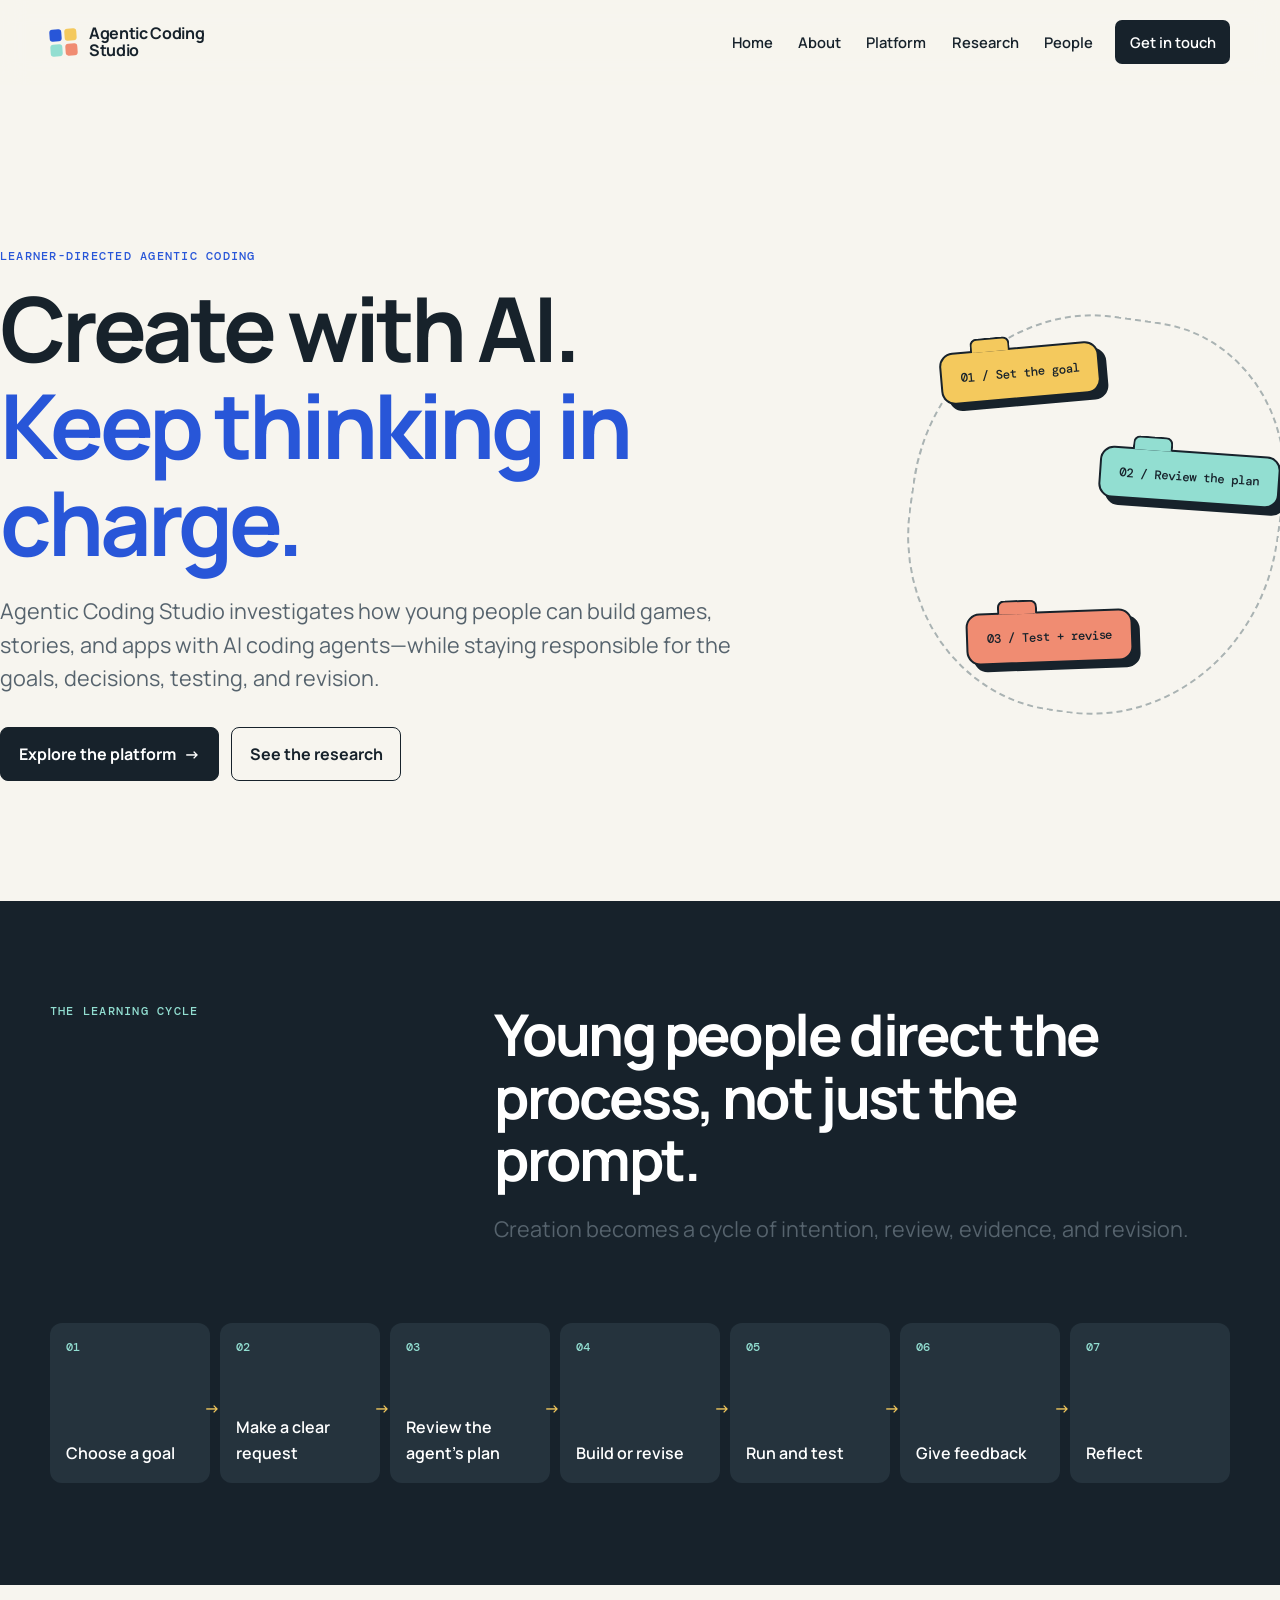
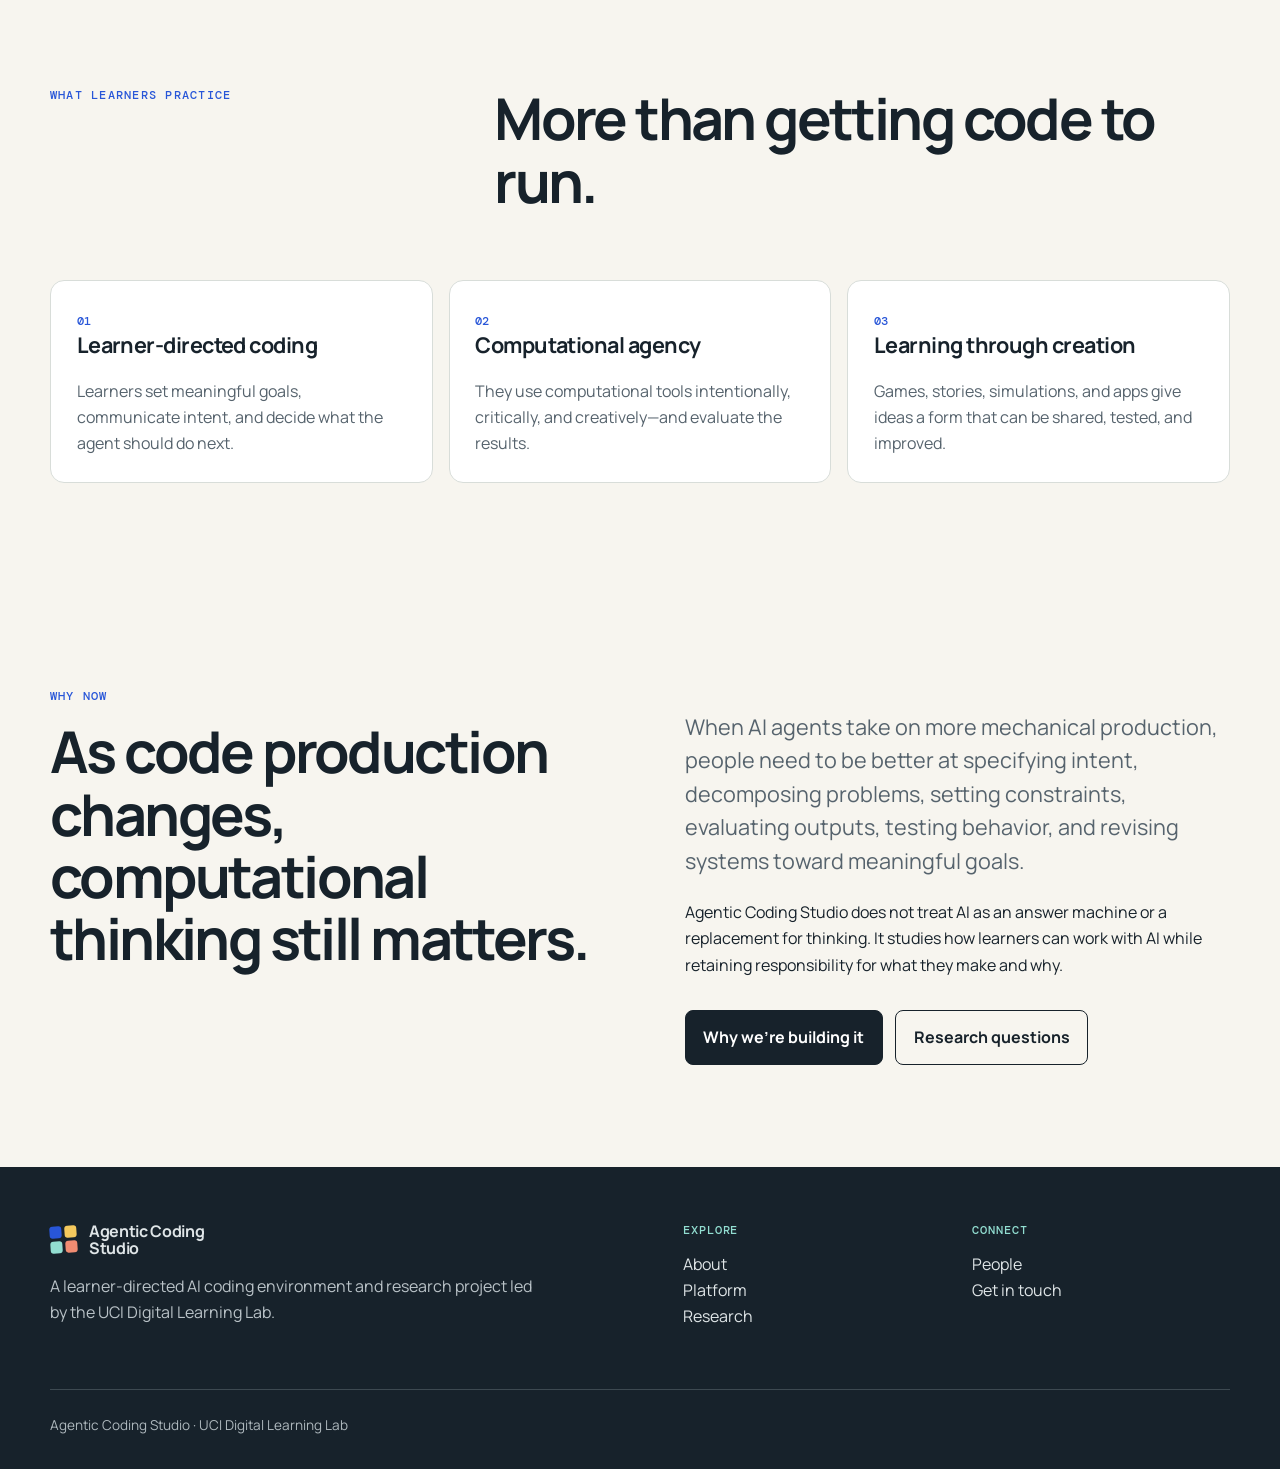
==== index.html @ 56c7b021 "Build initial Agentic Coding Studio website" ====
<!doctype html><html lang="en"><head><meta charset="utf-8"><meta name="viewport" content="width=device-width,initial-scale=1"><meta name="description" content="Young people create with AI while directing, testing, and revising the computational process."><title>Home | Agentic Coding Studio</title><link rel="stylesheet" href="assets/styles.css"></head><body><a class="skip-link" href="#main">Skip to main content</a>
<header class="site-header"><div class="container nav-wrap">
<a class="brand" href="index.html" aria-current="page" aria-label="Agentic Coding Studio home"><span class="brand-mark" aria-hidden="true"><i></i><i></i><i></i><i></i></span><span>Agentic Coding<br>Studio</span></a>
<button class="menu-button" type="button" aria-expanded="false" aria-controls="site-nav">Menu</button>
<nav aria-label="Primary"><ul class="nav-list" id="site-nav">
<li><a href="index.html">Home</a></li><li><a href="about.html">About</a></li><li><a href="platform.html">Platform</a></li><li><a href="research.html">Research</a></li><li><a href="people.html">People</a></li><li><a class="contact-link" href="contact.html">Get in touch</a></li>
</ul></nav></div></header>
<main id="main">
<section class="hero hero-home"><div class="container hero-grid"><div><p class="eyebrow">Learner-directed agentic coding</p><h1>Create with AI.<br><span>Keep thinking in charge.</span></h1><p class="lede">Agentic Coding Studio investigates how young people can build games, stories, and apps with AI coding agents—while staying responsible for the goals, decisions, testing, and revision.</p><div class="actions"><a class="button" href="platform.html">Explore the platform <span aria-hidden="true">→</span></a><a class="button secondary" href="research.html">See the research</a></div></div><div class="hero-art" aria-label="A visual loop of goal, plan, build, and test blocks" role="img"><div class="loop-line"></div><div class="block one">01 / Set the goal</div><div class="block two">02 / Review the plan</div><div class="block three">03 / Test + revise</div></div></div></section>
<section class="cycle-section"><div class="container"><div class="section-head"><div><p class="eyebrow">The learning cycle</p></div><div><h2>Young people direct the process, not just the prompt.</h2><p class="lede">Creation becomes a cycle of intention, review, evidence, and revision.</p></div></div><ol class="cycle"><li>Choose a goal</li><li>Make a clear request</li><li>Review the agent’s plan</li><li>Build or revise</li><li>Run and test</li><li>Give feedback</li><li>Reflect</li></ol></div></section>
<section><div class="container"><div class="section-head"><p class="eyebrow">What learners practice</p><h2>More than getting code to run.</h2></div><div class="cards"><article class="card"><span class="number">01</span><h3>Learner-directed coding</h3><p>Learners set meaningful goals, communicate intent, and decide what the agent should do next.</p></article><article class="card"><span class="number">02</span><h3>Computational agency</h3><p>They use computational tools intentionally, critically, and creatively—and evaluate the results.</p></article><article class="card"><span class="number">03</span><h3>Learning through creation</h3><p>Games, stories, simulations, and apps give ideas a form that can be shared, tested, and improved.</p></article></div></div></section>
<section><div class="container split"><div><p class="eyebrow">Why now</p><h2>As code production changes, computational thinking still matters.</h2></div><div><p class="lede">When AI agents take on more mechanical production, people need to be better at specifying intent, decomposing problems, setting constraints, evaluating outputs, testing behavior, and revising systems toward meaningful goals.</p><p>Agentic Coding Studio does not treat AI as an answer machine or a replacement for thinking. It studies how learners can work with AI while retaining responsibility for what they make and why.</p><div class="actions"><a class="button" href="about.html">Why we’re building it</a><a class="button secondary" href="research.html">Research questions</a></div></div></div></section></main><footer class="site-footer"><div class="container"><div class="footer-grid"><div><a class="brand" href="index.html"><span class="brand-mark" aria-hidden="true"><i></i><i></i><i></i><i></i></span><span>Agentic Coding<br>Studio</span></a><p>A learner-directed AI coding environment and research project led by the UCI Digital Learning Lab.</p></div><div><div class="footer-label">Explore</div><ul><li><a href="about.html">About</a></li><li><a href="platform.html">Platform</a></li><li><a href="research.html">Research</a></li></ul></div><div><div class="footer-label">Connect</div><ul><li><a href="people.html">People</a></li><li><a href="contact.html">Get in touch</a></li></ul></div></div><div class="footer-bottom">Agentic Coding Studio · UCI Digital Learning Lab</div></div></footer>
<script src="assets/site.js"></script>
</body></html>
---- assets/styles.css ----
@import url('https://fonts.googleapis.com/css2?family=DM+Mono:wght@400;500&family=Manrope:wght@400;500;600;700&display=swap');

:root { --ink:#17222b; --muted:#56636d; --paper:#f7f5ef; --white:#fff; --blue:#2856d8; --blue-dark:#173997; --aqua:#92ded1; --yellow:#f4c95d; --coral:#f08c72; --line:#d8ddd9; --max:1180px; }
* { box-sizing:border-box; }
html { scroll-behavior:smooth; }
body { margin:0; background:var(--paper); color:var(--ink); font:400 1rem/1.65 Manrope,Arial,sans-serif; }
a { color:inherit; }
img,svg { max-width:100%; }
.skip-link { position:absolute; left:-999px; top:1rem; z-index:99; background:var(--ink); color:white; padding:.7rem 1rem; }
.skip-link:focus { left:1rem; }
.container { width:min(calc(100% - 2.5rem),var(--max)); margin-inline:auto; }
.site-header { position:sticky; top:0; z-index:20; background:rgba(247,245,239,.94); backdrop-filter:blur(12px); border-bottom:1px solid transparent; }
.site-header.scrolled { border-color:var(--line); }
.nav-wrap { min-height:84px; display:flex; align-items:center; justify-content:space-between; gap:2rem; }
.brand { display:flex; align-items:center; gap:.75rem; text-decoration:none; font-weight:700; line-height:1.05; letter-spacing:-.02em; }
.brand-mark { display:grid; grid-template-columns:repeat(2,12px); gap:3px; transform:rotate(-4deg); }
.brand-mark i { display:block; width:12px; height:12px; border-radius:3px; background:var(--blue); }
.brand-mark i:nth-child(2){background:var(--yellow)} .brand-mark i:nth-child(3){background:var(--aqua)} .brand-mark i:nth-child(4){background:var(--coral)}
.nav-list { display:flex; align-items:center; gap:.15rem; list-style:none; padding:0; margin:0; }
.nav-list a { display:block; padding:.55rem .72rem; border-radius:7px; text-decoration:none; font-size:.92rem; font-weight:600; }
.nav-list a:hover,.nav-list a:focus-visible { background:white; }
.nav-list a[aria-current=page] { color:var(--blue); }
.nav-list .contact-link { margin-left:.5rem; background:var(--ink); color:white; padding:.62rem .9rem; }
.nav-list .contact-link:hover { background:var(--blue); }
.menu-button { display:none; border:1px solid var(--line); background:white; border-radius:8px; padding:.55rem .7rem; font:inherit; font-weight:600; }
.eyebrow { margin:0 0 1rem; color:var(--blue); font:500 .78rem/1.3 'DM Mono',monospace; text-transform:uppercase; letter-spacing:.1em; }
h1,h2,h3 { margin-top:0; line-height:1.08; letter-spacing:-.045em; }
h1 { font-size:clamp(3rem,7vw,6.4rem); max-width:950px; margin-bottom:1.5rem; }
h2 { font-size:clamp(2rem,4.5vw,3.8rem); margin-bottom:1.25rem; }
h3 { font-size:1.35rem; letter-spacing:-.025em; }
.lede { max-width:760px; color:var(--muted); font-size:clamp(1.08rem,2vw,1.35rem); line-height:1.55; }
.hero { padding:clamp(4rem,9vw,8rem) 0 4.5rem; overflow:hidden; }
.hero-home { min-height:calc(100vh - 84px); display:flex; align-items:center; position:relative; }
.hero-home h1 span { color:var(--blue); }
.hero-grid { display:grid; grid-template-columns:minmax(0,1.4fr) minmax(260px,.6fr); gap:3rem; align-items:center; width:100%; }
.hero-art { min-height:400px; position:relative; }
.block { position:absolute; padding:1rem 1.15rem; border:2px solid var(--ink); border-radius:14px; background:white; box-shadow:7px 7px 0 var(--ink); font:500 .78rem 'DM Mono',monospace; }
.block:before { content:''; position:absolute; width:36px; height:12px; border:2px solid var(--ink); border-bottom:0; border-radius:7px 7px 0 0; top:-14px; left:30px; background:inherit; }
.block.one { top:8%; left:8%; background:var(--yellow); transform:rotate(-5deg); }
.block.two { top:34%; right:0; background:var(--aqua); transform:rotate(4deg); }
.block.three { bottom:13%; left:15%; background:var(--coral); transform:rotate(-2deg); }
.loop-line { position:absolute; inset:0; border:2px dashed #aab3b3; border-radius:48% 40% 50% 45%; transform:rotate(8deg); }
.actions { display:flex; flex-wrap:wrap; gap:.75rem; margin-top:2rem; }
.button { display:inline-flex; align-items:center; gap:.55rem; padding:.82rem 1.1rem; border:1px solid var(--ink); border-radius:8px; background:var(--ink); color:white; text-decoration:none; font-weight:700; }
.button:hover { background:var(--blue); border-color:var(--blue); }
.button.secondary { background:transparent; color:var(--ink); }
.button.secondary:hover { background:white; border-color:var(--ink); }
section { padding:clamp(4rem,8vw,7rem) 0; }
.section-head { display:grid; grid-template-columns:.7fr 1.3fr; gap:3rem; margin-bottom:3rem; }
.section-head h2 { max-width:720px; }
.cycle-section { background:var(--ink); color:white; }
.cycle-section .eyebrow { color:var(--aqua); }
.cycle { list-style:none; padding:0; margin:3.5rem 0 0; display:grid; grid-template-columns:repeat(7,1fr); gap:.65rem; counter-reset:cycle; }
.cycle li { counter-increment:cycle; position:relative; min-height:160px; background:#25333d; border-radius:12px; padding:1rem; font-weight:600; display:flex; flex-direction:column; justify-content:space-between; }
.cycle li:before { content:'0' counter(cycle); color:var(--aqua); font:500 .75rem 'DM Mono'; }
.cycle li:not(:last-child):after { content:'→'; position:absolute; right:-.62rem; top:45%; z-index:2; color:var(--yellow); }
.cards { display:grid; grid-template-columns:repeat(3,1fr); gap:1rem; }
.card { background:white; border:1px solid var(--line); border-radius:14px; padding:1.6rem; }
.card p { color:var(--muted); margin-bottom:0; }
.card .number { font:500 .78rem 'DM Mono'; color:var(--blue); }
.card.accent { background:var(--blue); color:white; border:0; } .card.accent p { color:#e5ebff; }
.split { display:grid; grid-template-columns:1fr 1fr; gap:clamp(2rem,7vw,7rem); align-items:start; }
.quote-panel { padding:2rem; background:var(--yellow); border-radius:16px; font-size:1.4rem; font-weight:600; line-height:1.4; }
.page-hero { border-bottom:1px solid var(--line); }
.page-hero h1 { font-size:clamp(3rem,6vw,5.4rem); }
.question-list { list-style:none; padding:0; margin:0; }
.question-list li { padding:1rem 0; border-bottom:1px solid var(--line); font-size:1.12rem; font-weight:600; }
.pill-list { display:flex; flex-wrap:wrap; gap:.6rem; padding:0; list-style:none; }
.pill-list li { border:1px solid var(--line); background:white; border-radius:99px; padding:.55rem .9rem; font-weight:600; }
.feature { display:grid; grid-template-columns:80px 1fr; gap:1.5rem; padding:2.5rem 0; border-top:1px solid var(--line); }
.feature:last-child { border-bottom:1px solid var(--line); }
.feature-num { width:52px; height:52px; display:grid; place-items:center; background:var(--aqua); border-radius:12px; font:500 .8rem 'DM Mono'; }
.status { display:inline-block; margin-bottom:.8rem; color:var(--blue-dark); background:#e3e9fb; border-radius:99px; padding:.3rem .65rem; font:500 .7rem 'DM Mono'; text-transform:uppercase; letter-spacing:.06em; }
.research-area { border-top:4px solid var(--blue); }
.foundation-grid { display:grid; grid-template-columns:repeat(2,1fr); gap:1rem; }
.timeline { display:grid; grid-template-columns:1fr 1fr; gap:1rem; }
.phase { border-left:4px solid var(--yellow); padding:1.5rem; background:white; }
.phase.future { border-color:var(--aqua); }
.people-grid { display:grid; grid-template-columns:repeat(2,1fr); gap:1rem; }
.person { min-height:240px; display:flex; flex-direction:column; justify-content:space-between; }
.person .role { color:var(--blue); font:500 .77rem 'DM Mono'; text-transform:uppercase; letter-spacing:.05em; }
.person p { margin-bottom:0; }
.advisors { display:grid; grid-template-columns:repeat(4,1fr); gap:1rem; }
.advisor { background:transparent; border-top:3px solid var(--ink); padding:1.2rem 0; }
.placeholder { border:2px dashed #a7afaf; border-radius:14px; padding:2rem; background:rgba(255,255,255,.5); }
.todo { font:500 .75rem 'DM Mono'; color:var(--blue); text-transform:uppercase; }
.site-footer { background:var(--ink); color:white; padding:3.5rem 0 2rem; }
.footer-grid { display:grid; grid-template-columns:1.4fr .6fr .6fr; gap:2rem; }
.site-footer .brand { max-width:210px; margin-bottom:1rem; }
.site-footer p { color:#b9c2c7; max-width:500px; }
.site-footer ul { list-style:none; padding:0; margin:0; }
.site-footer a { color:#dfe5e7; text-decoration:none; }
.site-footer a:hover { color:var(--aqua); }
.footer-label { font:500 .72rem 'DM Mono'; text-transform:uppercase; color:var(--aqua); letter-spacing:.08em; margin-bottom:.8rem; }
.footer-bottom { border-top:1px solid #3d4951; margin-top:3rem; padding-top:1.5rem; font-size:.85rem; color:#aeb8bd; }
@media (max-width:900px){ .menu-button{display:block}.nav-list{display:none;position:absolute;top:75px;left:1.25rem;right:1.25rem;flex-direction:column;align-items:stretch;background:white;border:1px solid var(--line);padding:.75rem;border-radius:12px;box-shadow:0 10px 25px #17222b22}.nav-list.open{display:flex}.nav-list .contact-link{margin-left:0}.hero-grid,.split,.section-head{grid-template-columns:1fr}.hero-art{min-height:320px;max-width:500px;width:100%;margin:auto}.cycle{grid-template-columns:repeat(2,1fr)}.cycle li:not(:last-child):after{display:none}.cards{grid-template-columns:1fr 1fr}.advisors{grid-template-columns:1fr 1fr}.footer-grid{grid-template-columns:1fr 1fr}.footer-grid>div:first-child{grid-column:1/-1}}
@media (max-width:600px){.container{width:min(calc(100% - 1.5rem),var(--max))}.nav-wrap{min-height:72px}.brand{font-size:.9rem}h1{font-size:2.8rem}.hero{padding:3.5rem 0}.hero-home{min-height:auto}.hero-grid{gap:1rem}.hero-art{min-height:280px}.cycle,.cards,.foundation-grid,.timeline,.people-grid,.advisors,.footer-grid{grid-template-columns:1fr}.feature{grid-template-columns:1fr;gap:.5rem}.footer-grid>div:first-child{grid-column:auto}.section-head{gap:.5rem}.card{padding:1.3rem}}
@media (prefers-reduced-motion:reduce){html{scroll-behavior:auto}}
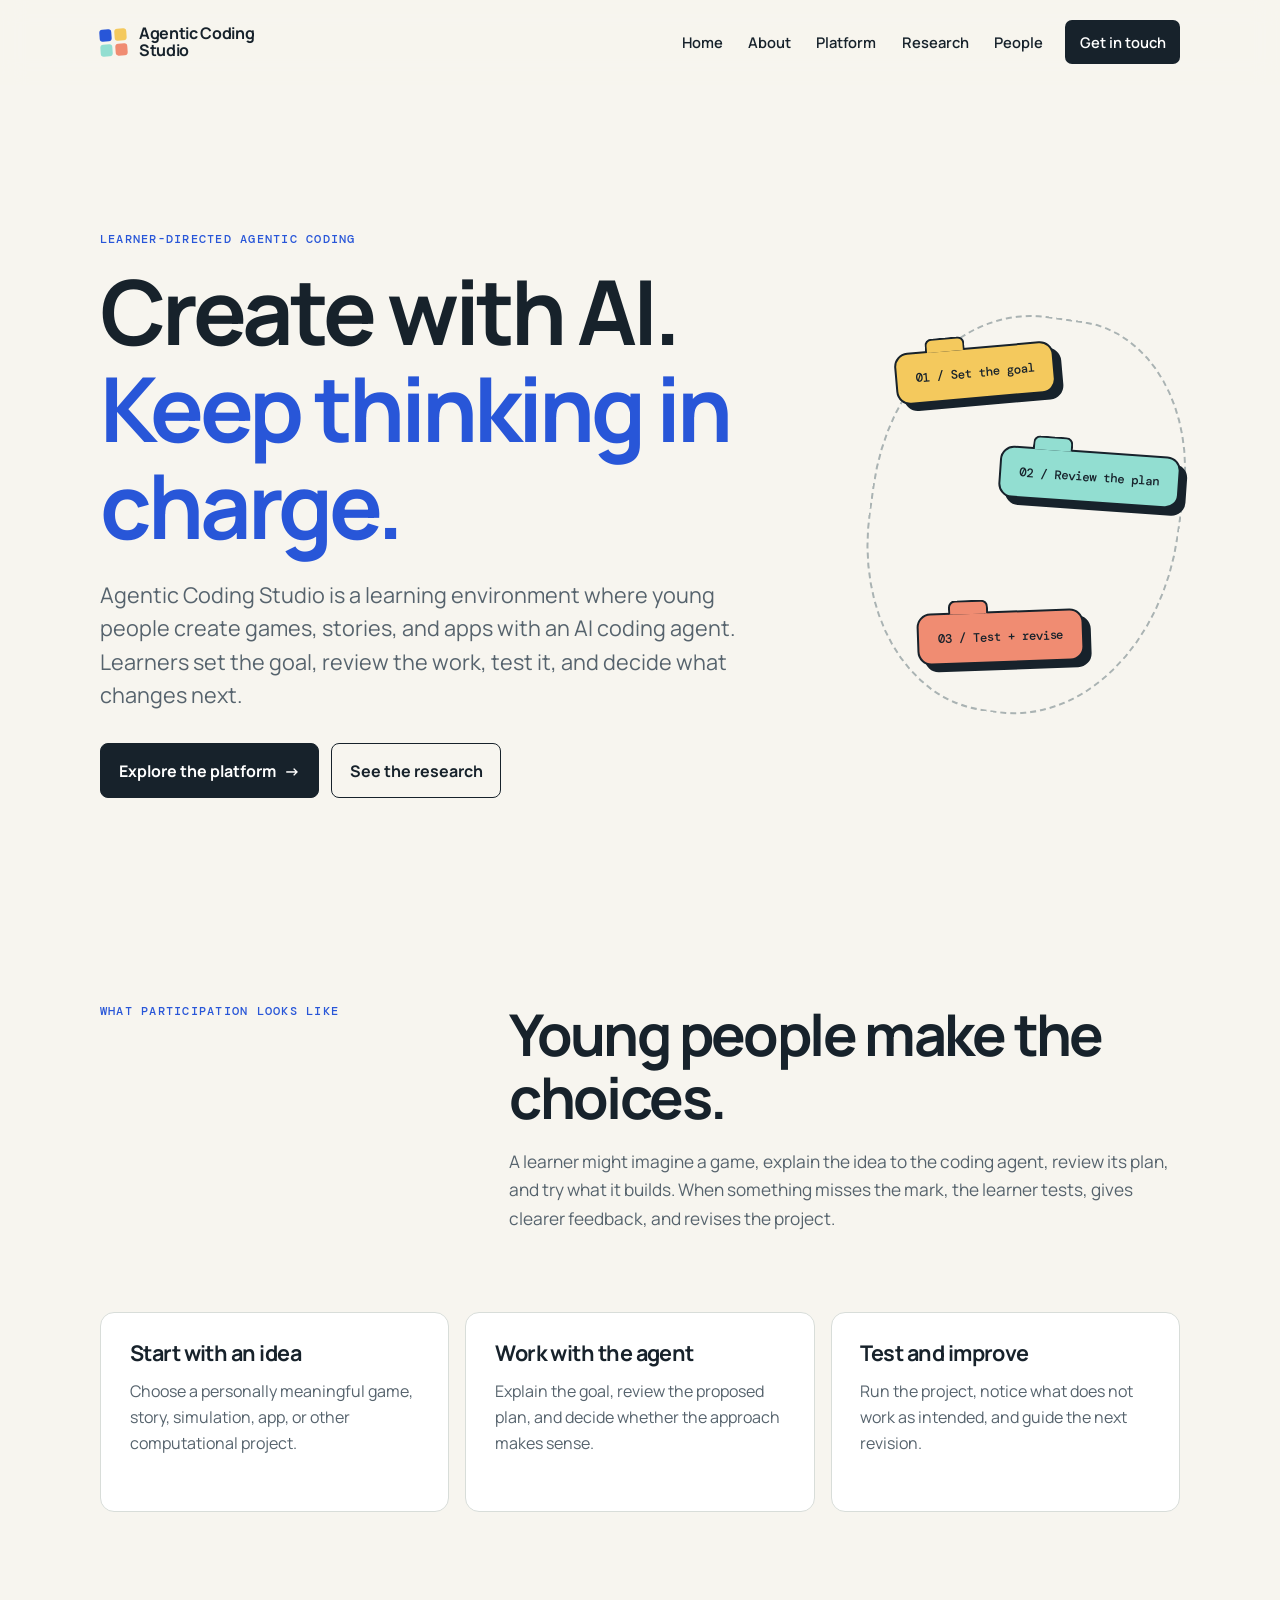
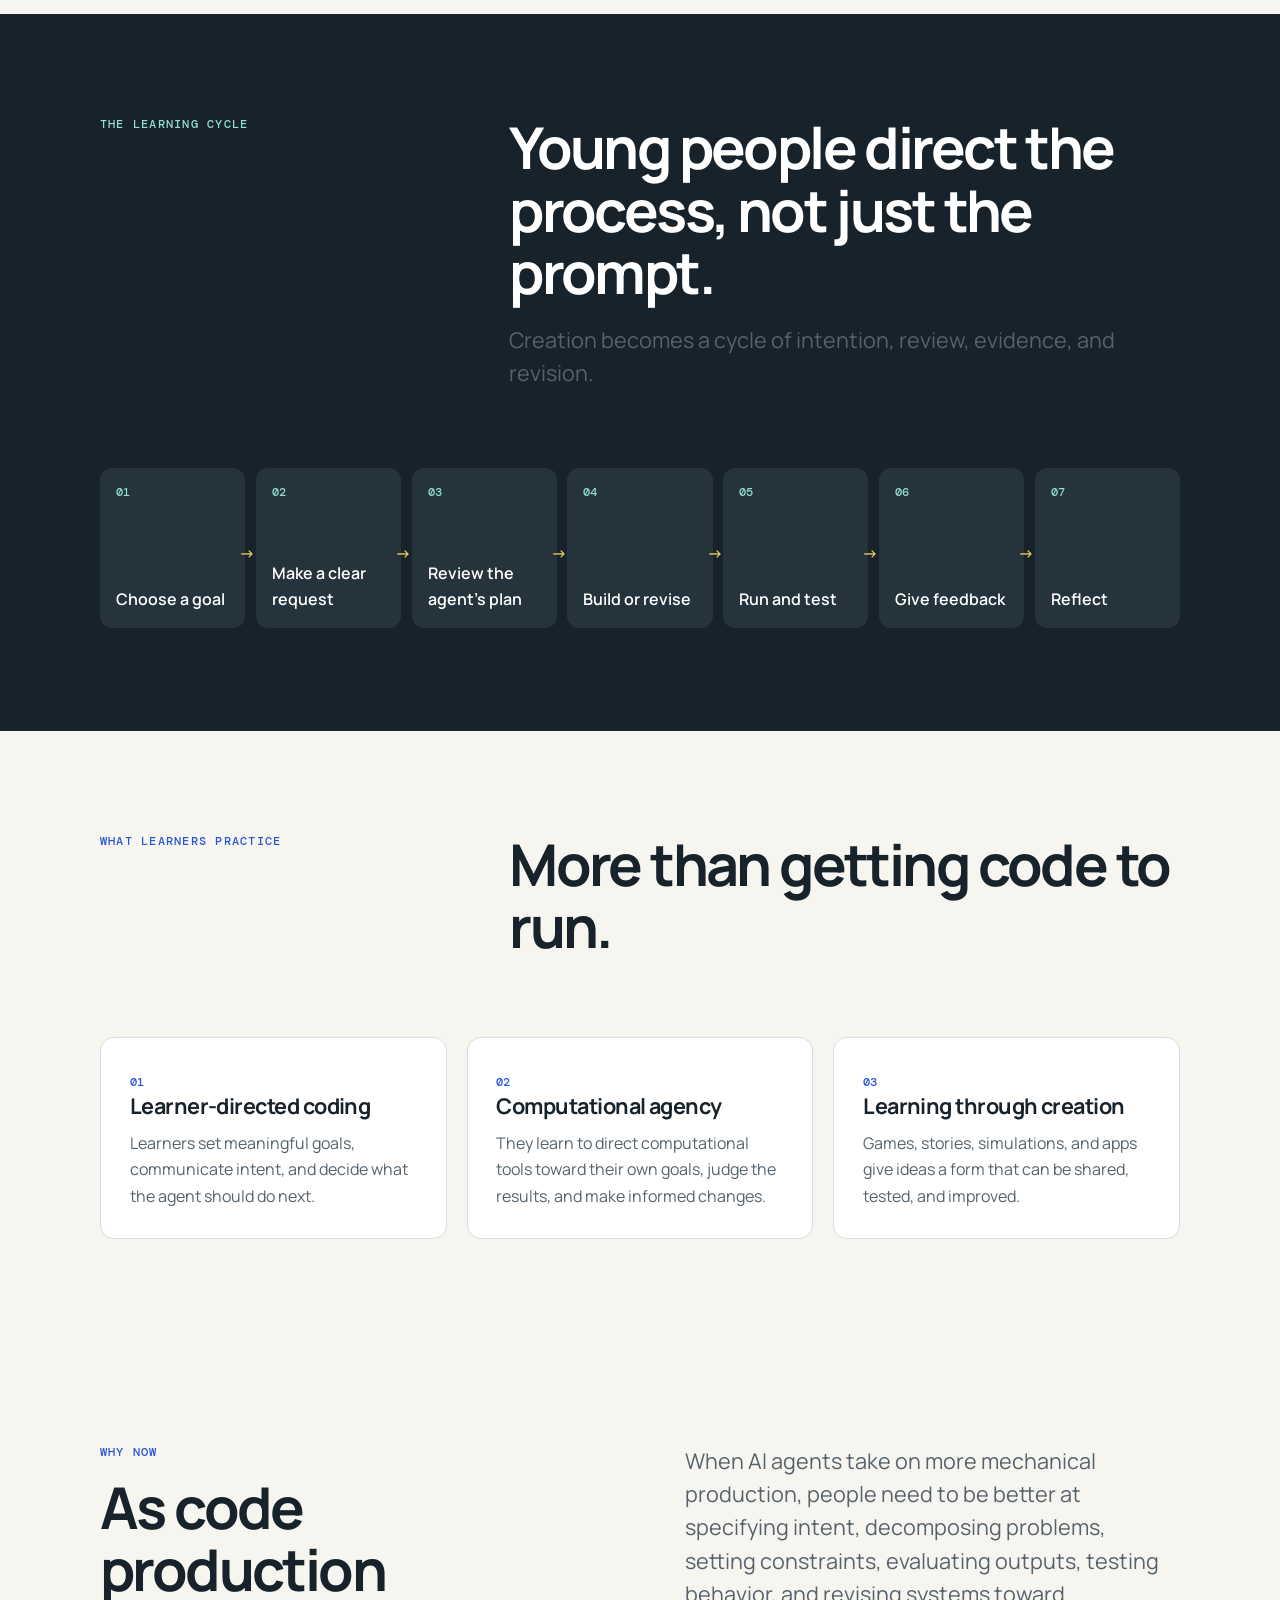
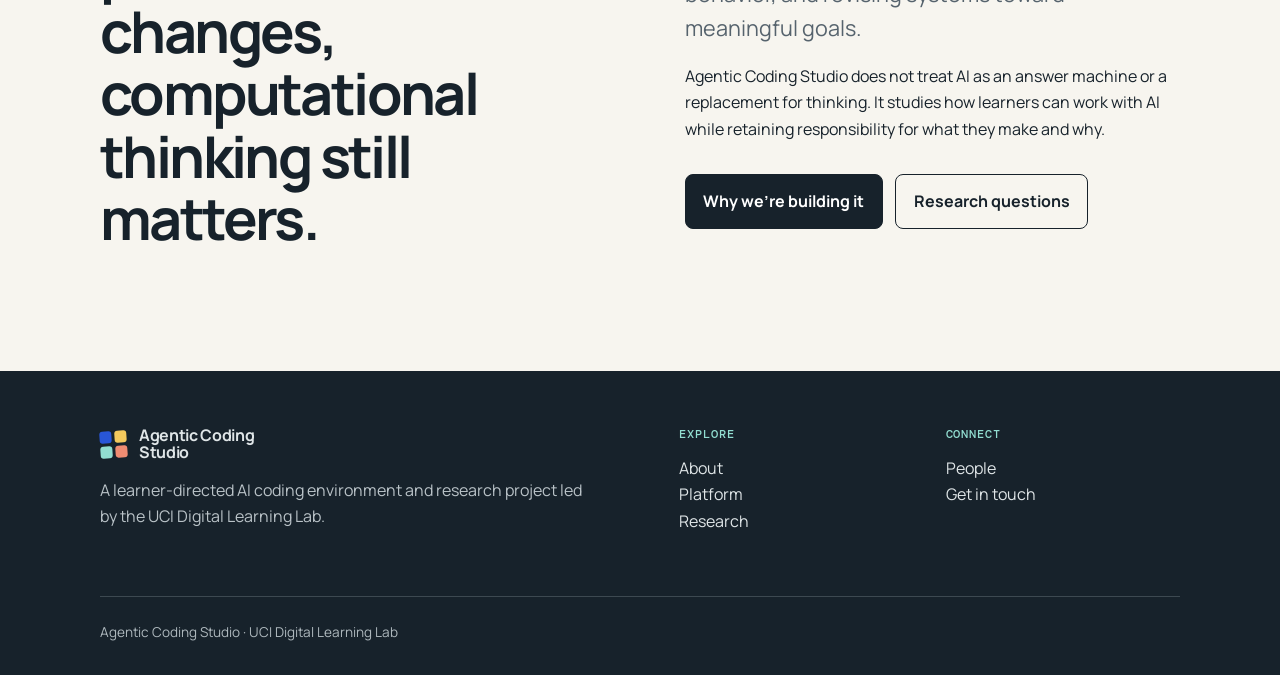
==== commit 9be0cc70: "Improve site readability and audience fit" ====
--- a/index.html
+++ b/index.html
@@ -6,9 +6,9 @@
 <li><a href="index.html">Home</a></li><li><a href="about.html">About</a></li><li><a href="platform.html">Platform</a></li><li><a href="research.html">Research</a></li><li><a href="people.html">People</a></li><li><a class="contact-link" href="contact.html">Get in touch</a></li>
 </ul></nav></div></header>
 <main id="main">
-<section class="hero hero-home"><div class="container hero-grid"><div><p class="eyebrow">Learner-directed agentic coding</p><h1>Create with AI.<br><span>Keep thinking in charge.</span></h1><p class="lede">Agentic Coding Studio investigates how young people can build games, stories, and apps with AI coding agents—while staying responsible for the goals, decisions, testing, and revision.</p><div class="actions"><a class="button" href="platform.html">Explore the platform <span aria-hidden="true">→</span></a><a class="button secondary" href="research.html">See the research</a></div></div><div class="hero-art" aria-label="A visual loop of goal, plan, build, and test blocks" role="img"><div class="loop-line"></div><div class="block one">01 / Set the goal</div><div class="block two">02 / Review the plan</div><div class="block three">03 / Test + revise</div></div></div></section>
-<section class="cycle-section"><div class="container"><div class="section-head"><div><p class="eyebrow">The learning cycle</p></div><div><h2>Young people direct the process, not just the prompt.</h2><p class="lede">Creation becomes a cycle of intention, review, evidence, and revision.</p></div></div><ol class="cycle"><li>Choose a goal</li><li>Make a clear request</li><li>Review the agent’s plan</li><li>Build or revise</li><li>Run and test</li><li>Give feedback</li><li>Reflect</li></ol></div></section>
-<section><div class="container"><div class="section-head"><p class="eyebrow">What learners practice</p><h2>More than getting code to run.</h2></div><div class="cards"><article class="card"><span class="number">01</span><h3>Learner-directed coding</h3><p>Learners set meaningful goals, communicate intent, and decide what the agent should do next.</p></article><article class="card"><span class="number">02</span><h3>Computational agency</h3><p>They use computational tools intentionally, critically, and creatively—and evaluate the results.</p></article><article class="card"><span class="number">03</span><h3>Learning through creation</h3><p>Games, stories, simulations, and apps give ideas a form that can be shared, tested, and improved.</p></article></div></div></section>
+<section class="hero hero-home"><div class="container hero-grid"><div><p class="eyebrow">Learner-directed agentic coding</p><h1>Create with AI.<br><span>Keep thinking in charge.</span></h1><p class="lede">Agentic Coding Studio is a learning environment where young people create games, stories, and apps with an AI coding agent. Learners set the goal, review the work, test it, and decide what changes next.</p><div class="actions"><a class="button" href="platform.html">Explore the platform <span aria-hidden="true">→</span></a><a class="button secondary" href="research.html">See the research</a></div></div><div class="hero-art" aria-label="A visual loop of goal, plan, build, and test blocks" role="img"><div class="loop-line"></div><div class="block one">01 / Set the goal</div><div class="block two">02 / Review the plan</div><div class="block three">03 / Test + revise</div></div></div></section>
+<section><div class="container"><div class="section-head"><p class="eyebrow">What participation looks like</p><div><h2>Young people make the choices.</h2><p class="section-intro">A learner might imagine a game, explain the idea to the coding agent, review its plan, and try what it builds. When something misses the mark, the learner tests, gives clearer feedback, and revises the project.</p></div></div><div class="audience-path"><article class="card"><h3>Start with an idea</h3><p>Choose a personally meaningful game, story, simulation, app, or other computational project.</p></article><article class="card"><h3>Work with the agent</h3><p>Explain the goal, review the proposed plan, and decide whether the approach makes sense.</p></article><article class="card"><h3>Test and improve</h3><p>Run the project, notice what does not work as intended, and guide the next revision.</p></article></div></div></section><section class="cycle-section"><div class="container"><div class="section-head"><div><p class="eyebrow">The learning cycle</p></div><div><h2>Young people direct the process, not just the prompt.</h2><p class="lede">Creation becomes a cycle of intention, review, evidence, and revision.</p></div></div><ol class="cycle"><li>Choose a goal</li><li>Make a clear request</li><li>Review the agent’s plan</li><li>Build or revise</li><li>Run and test</li><li>Give feedback</li><li>Reflect</li></ol></div></section>
+<section><div class="container"><div class="section-head"><p class="eyebrow">What learners practice</p><h2>More than getting code to run.</h2></div><div class="cards"><article class="card"><span class="number">01</span><h3>Learner-directed coding</h3><p>Learners set meaningful goals, communicate intent, and decide what the agent should do next.</p></article><article class="card"><span class="number">02</span><h3>Computational agency</h3><p>They learn to direct computational tools toward their own goals, judge the results, and make informed changes.</p></article><article class="card"><span class="number">03</span><h3>Learning through creation</h3><p>Games, stories, simulations, and apps give ideas a form that can be shared, tested, and improved.</p></article></div></div></section>
 <section><div class="container split"><div><p class="eyebrow">Why now</p><h2>As code production changes, computational thinking still matters.</h2></div><div><p class="lede">When AI agents take on more mechanical production, people need to be better at specifying intent, decomposing problems, setting constraints, evaluating outputs, testing behavior, and revising systems toward meaningful goals.</p><p>Agentic Coding Studio does not treat AI as an answer machine or a replacement for thinking. It studies how learners can work with AI while retaining responsibility for what they make and why.</p><div class="actions"><a class="button" href="about.html">Why we’re building it</a><a class="button secondary" href="research.html">Research questions</a></div></div></div></section></main><footer class="site-footer"><div class="container"><div class="footer-grid"><div><a class="brand" href="index.html"><span class="brand-mark" aria-hidden="true"><i></i><i></i><i></i><i></i></span><span>Agentic Coding<br>Studio</span></a><p>A learner-directed AI coding environment and research project led by the UCI Digital Learning Lab.</p></div><div><div class="footer-label">Explore</div><ul><li><a href="about.html">About</a></li><li><a href="platform.html">Platform</a></li><li><a href="research.html">Research</a></li></ul></div><div><div class="footer-label">Connect</div><ul><li><a href="people.html">People</a></li><li><a href="contact.html">Get in touch</a></li></ul></div></div><div class="footer-bottom">Agentic Coding Studio · UCI Digital Learning Lab</div></div></footer>
 <script src="assets/site.js"></script>
 </body></html>
--- a/assets/styles.css
+++ b/assets/styles.css
@@ -96,3 +96,37 @@
 @media (max-width:900px){ .menu-button{display:block}.nav-list{display:none;position:absolute;top:75px;left:1.25rem;right:1.25rem;flex-direction:column;align-items:stretch;background:white;border:1px solid var(--line);padding:.75rem;border-radius:12px;box-shadow:0 10px 25px #17222b22}.nav-list.open{display:flex}.nav-list .contact-link{margin-left:0}.hero-grid,.split,.section-head{grid-template-columns:1fr}.hero-art{min-height:320px;max-width:500px;width:100%;margin:auto}.cycle{grid-template-columns:repeat(2,1fr)}.cycle li:not(:last-child):after{display:none}.cards{grid-template-columns:1fr 1fr}.advisors{grid-template-columns:1fr 1fr}.footer-grid{grid-template-columns:1fr 1fr}.footer-grid>div:first-child{grid-column:1/-1}}
 @media (max-width:600px){.container{width:min(calc(100% - 1.5rem),var(--max))}.nav-wrap{min-height:72px}.brand{font-size:.9rem}h1{font-size:2.8rem}.hero{padding:3.5rem 0}.hero-home{min-height:auto}.hero-grid{gap:1rem}.hero-art{min-height:280px}.cycle,.cards,.foundation-grid,.timeline,.people-grid,.advisors,.footer-grid{grid-template-columns:1fr}.feature{grid-template-columns:1fr;gap:.5rem}.footer-grid>div:first-child{grid-column:auto}.section-head{gap:.5rem}.card{padding:1.3rem}}
 @media (prefers-reduced-motion:reduce){html{scroll-behavior:auto}}
+
+/* Readability and content hierarchy refinements */
+:root { --max: 1080px; --reading: 680px; }
+.container { width: min(calc(100% - 5rem), var(--max)); }
+p { margin-top: 0; margin-bottom: 1.15rem; }
+.lede { max-width: var(--reading); }
+.prose { max-width: var(--reading); }
+.prose > *:last-child { margin-bottom: 0; }
+.section-intro { max-width: var(--reading); color: var(--muted); font-size: 1.08rem; }
+.section-head { align-items: start; margin-bottom: 3.75rem; }
+.section-head > :last-child { max-width: 760px; }
+.card h3 { margin-bottom: .8rem; }
+.cards { gap: 1.25rem; }
+.card { padding: 1.8rem; }
+.question-list { display: grid; grid-template-columns: repeat(2, 1fr); gap: .8rem; }
+.question-list li { background: var(--white); border: 1px solid var(--line); border-radius: 10px; padding: 1.1rem 1.2rem; }
+.plain-note { max-width: var(--reading); margin-top: 1.5rem; padding: 1.25rem 1.4rem; border-left: 4px solid var(--aqua); background: var(--white); }
+.plain-note strong { display: block; margin-bottom: .25rem; }
+.audience-path { display: grid; grid-template-columns: repeat(3, 1fr); gap: 1rem; }
+.audience-path .card { min-height: 200px; }
+.feature > div:last-child { max-width: 760px; }
+.person { display: grid; grid-template-columns: 104px 1fr; gap: 1.4rem; min-height: 0; align-items: start; }
+.person-photo { width: 104px; aspect-ratio: 4 / 5; border-radius: 10px; background: #e9e7df; border: 1px solid var(--line); display: grid; place-items: center; color: var(--muted); font: 500 .72rem/1.35 'DM Mono', monospace; text-align: center; padding: .6rem; }
+.people-note { max-width: var(--reading); margin: -2rem 0 3rem; color: var(--muted); }
+@media (max-width:900px) {
+  .container { width: min(calc(100% - 3rem), var(--max)); }
+  .audience-path { grid-template-columns: 1fr 1fr; }
+}
+@media (max-width:600px) {
+  .container { width: min(calc(100% - 2rem), var(--max)); }
+  .question-list,.audience-path { grid-template-columns: 1fr; }
+  .person { grid-template-columns: 76px 1fr; padding: 1.25rem; }
+  .person-photo { width: 76px; }
+}
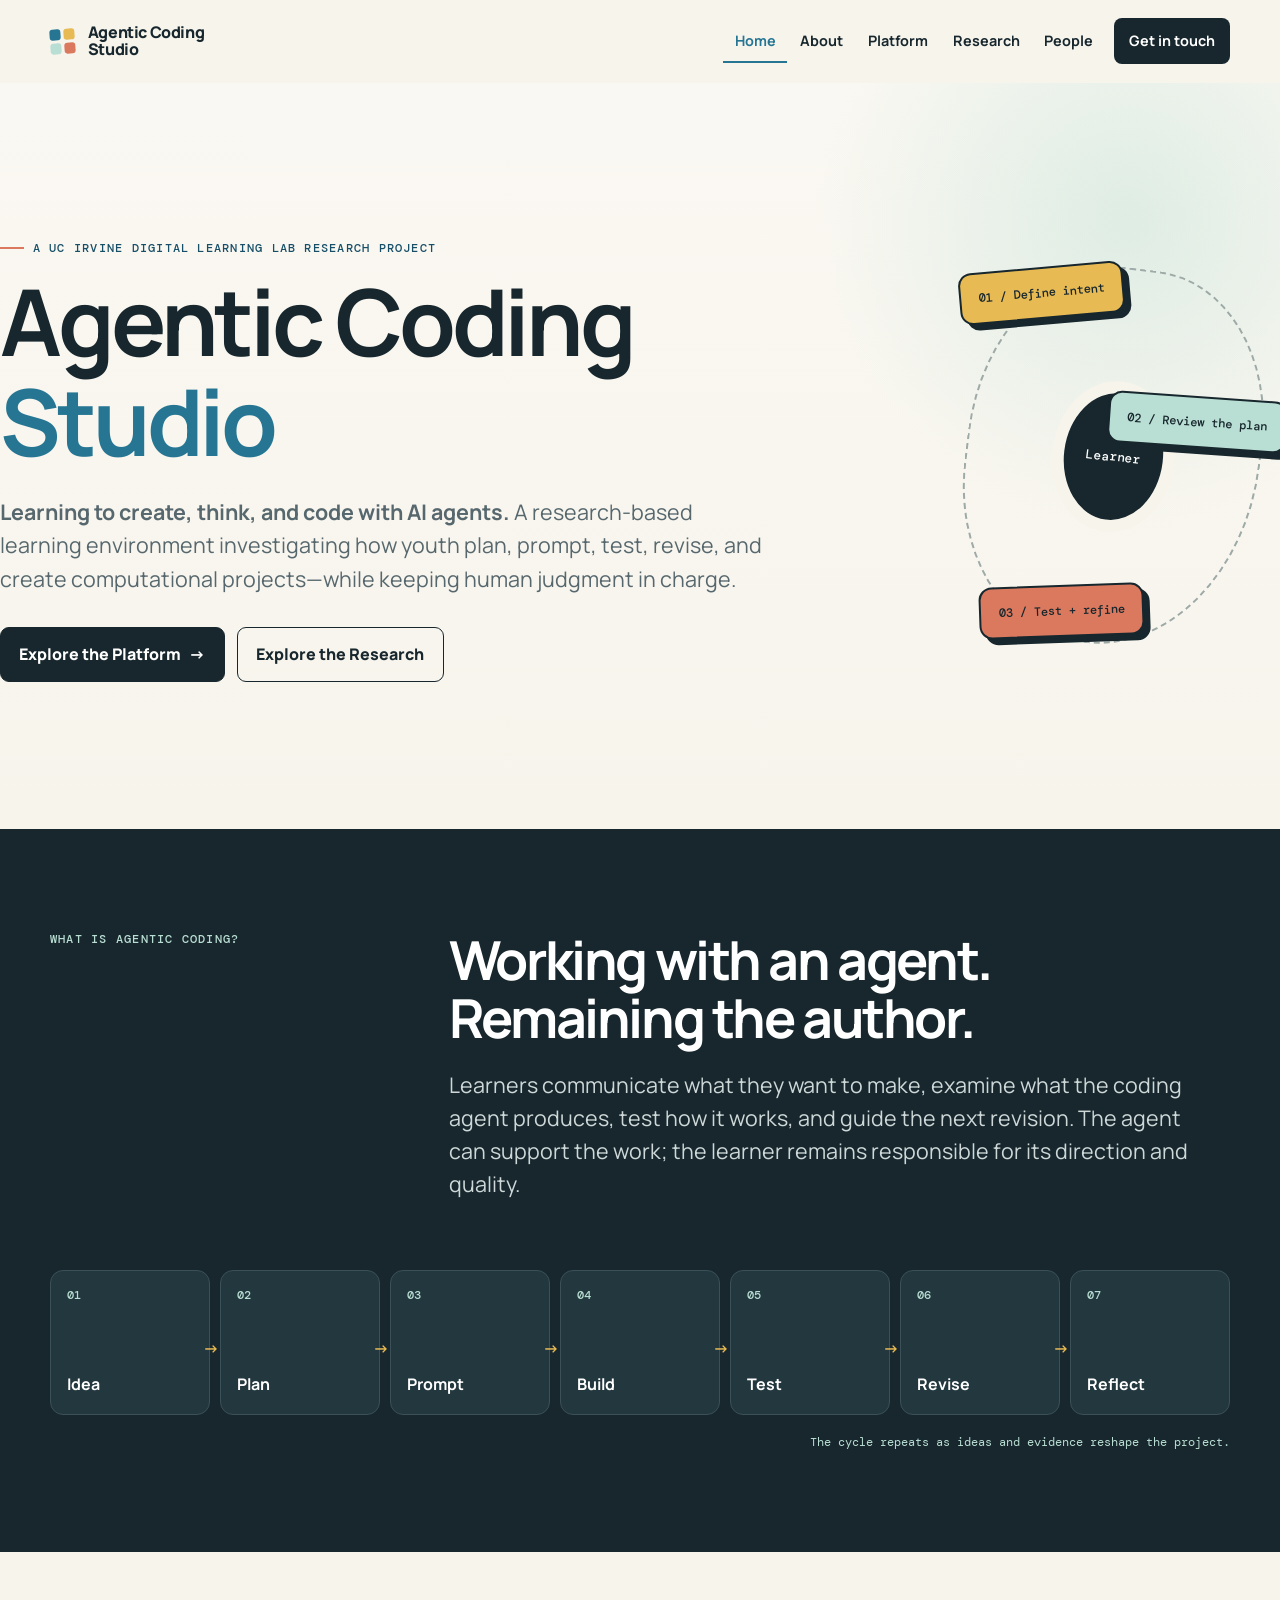
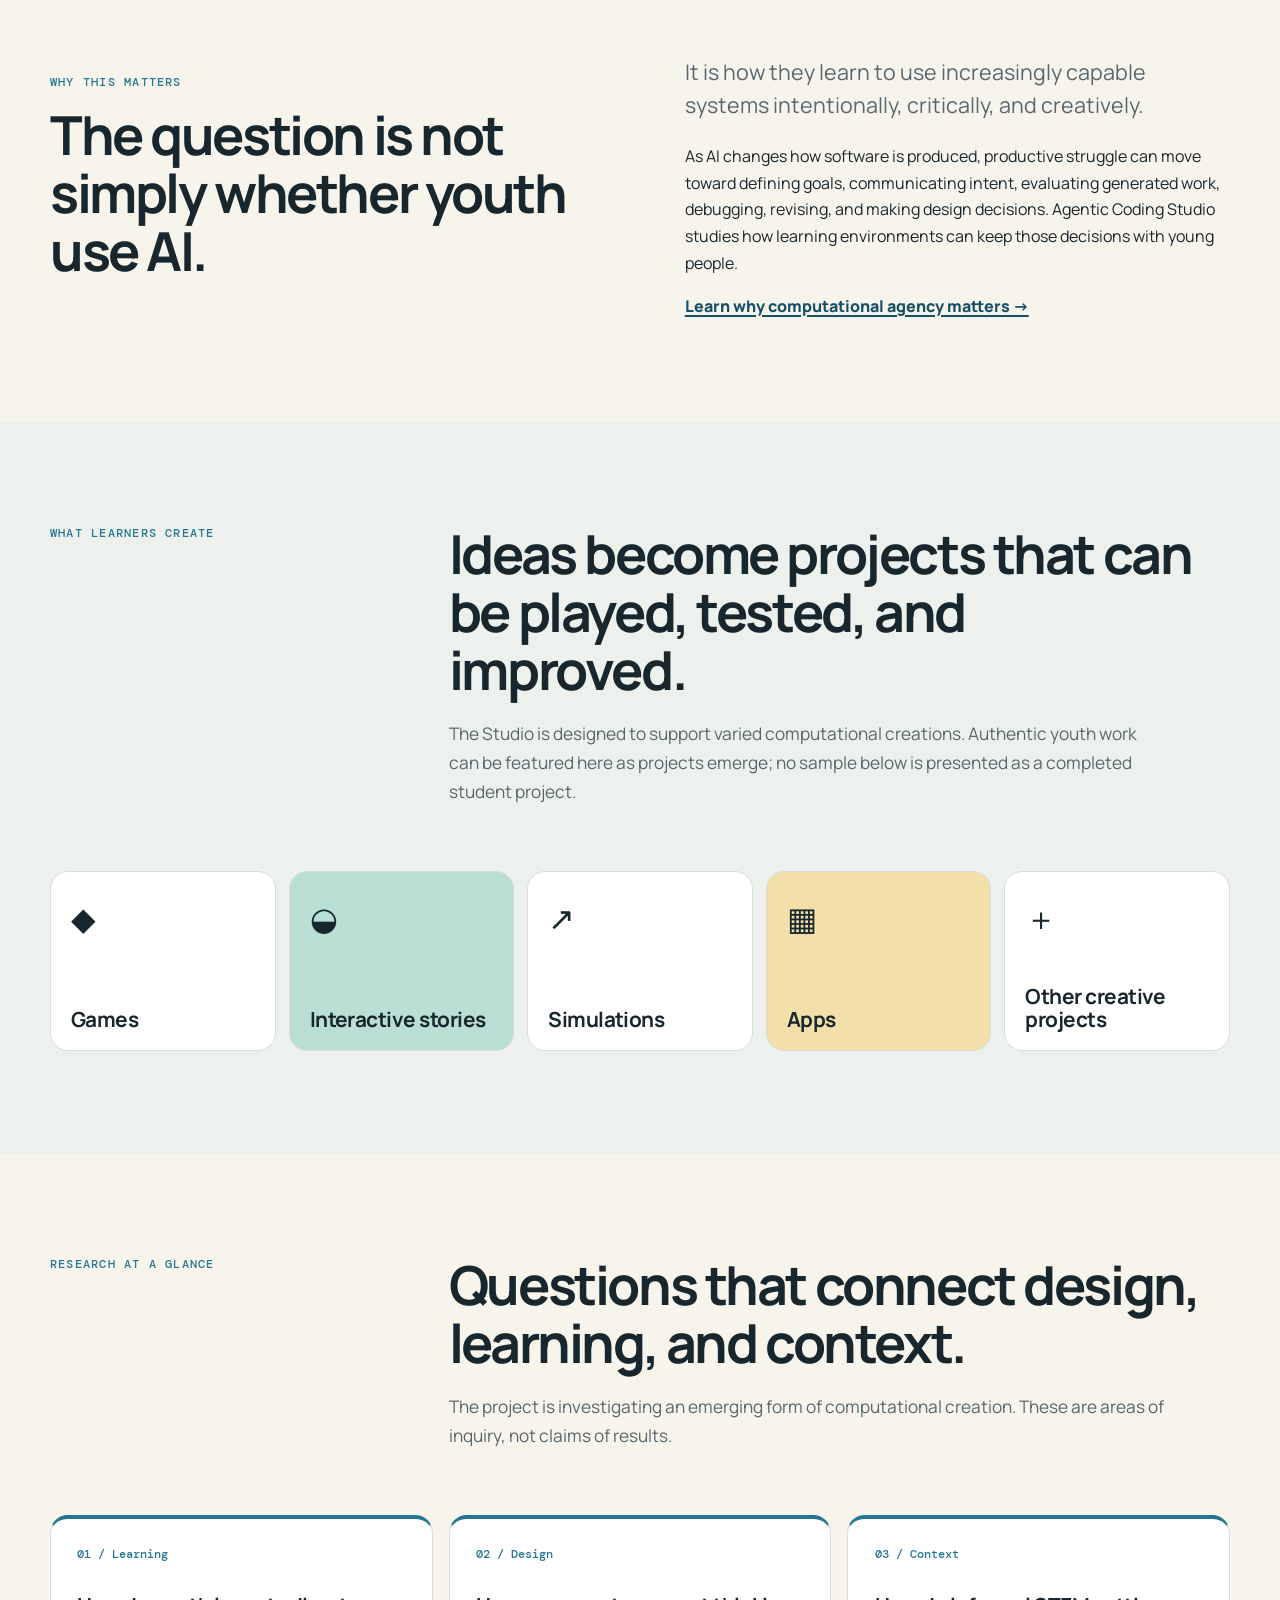
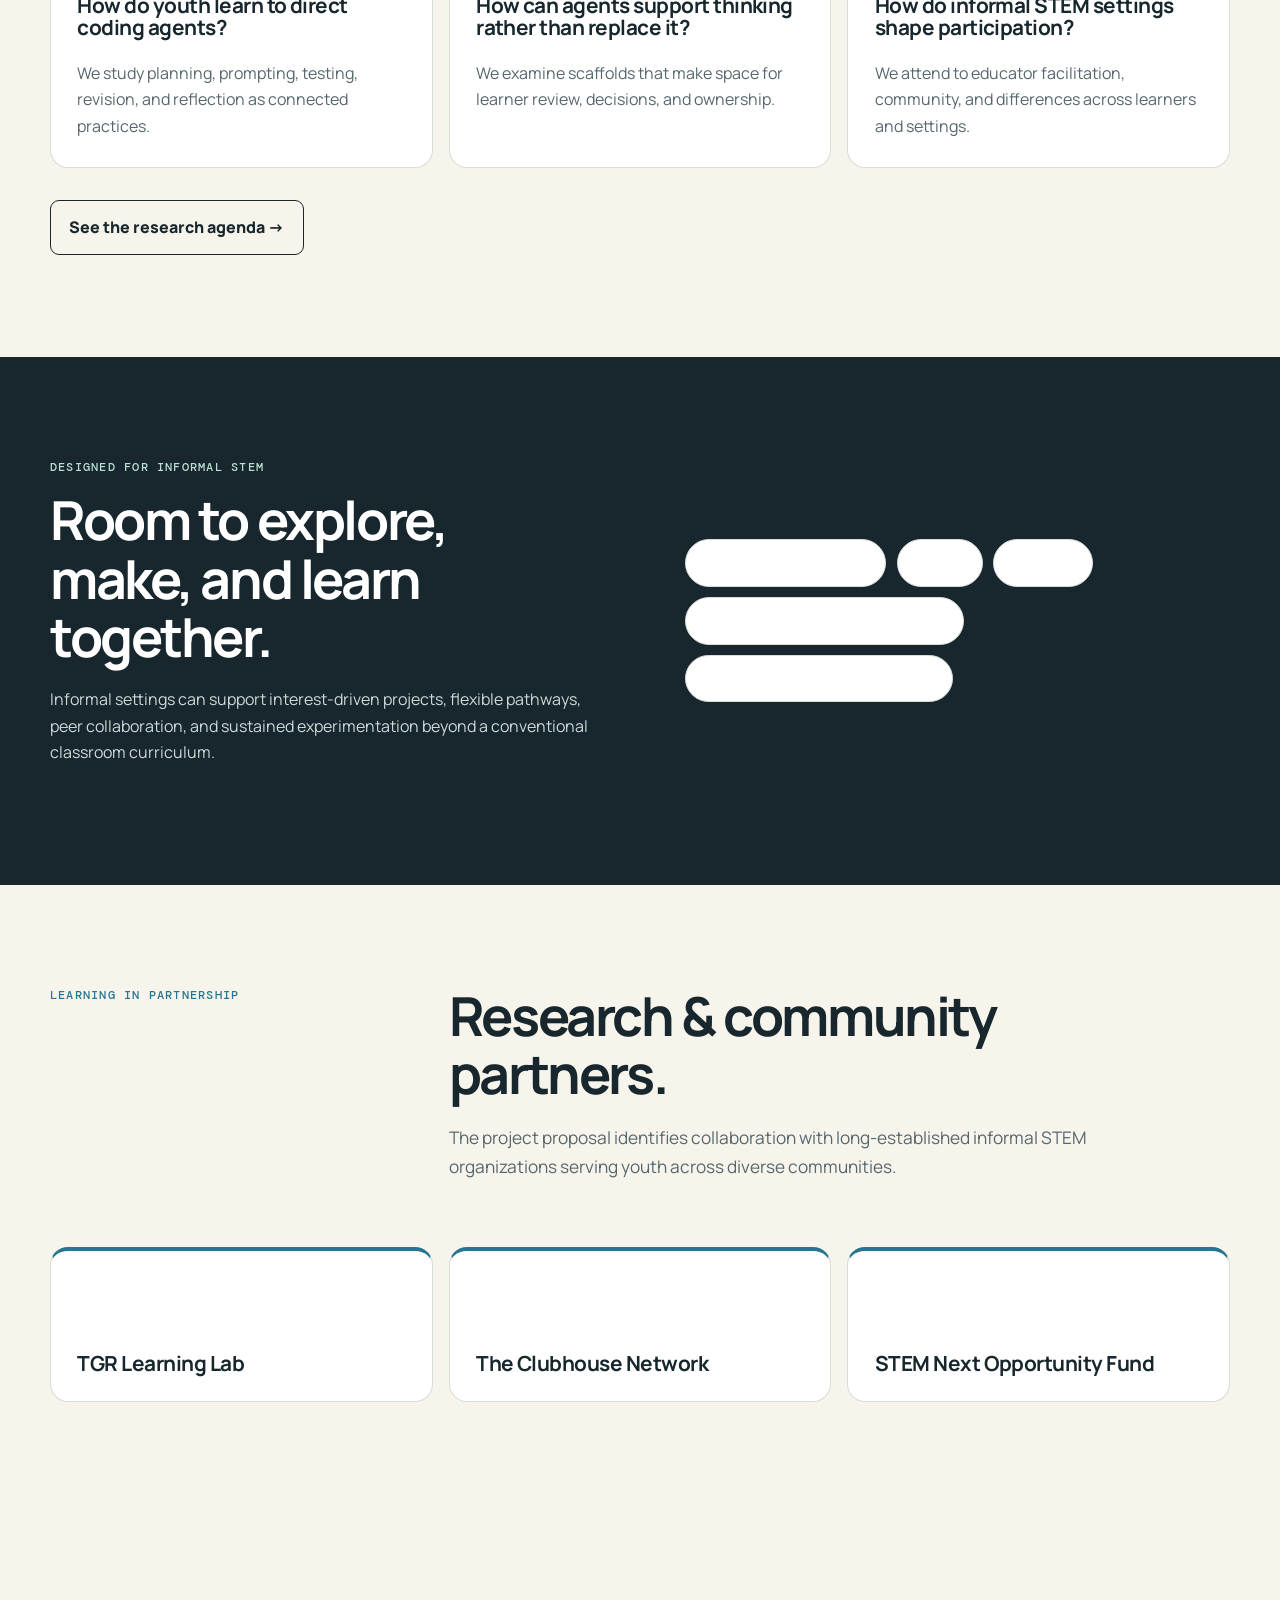
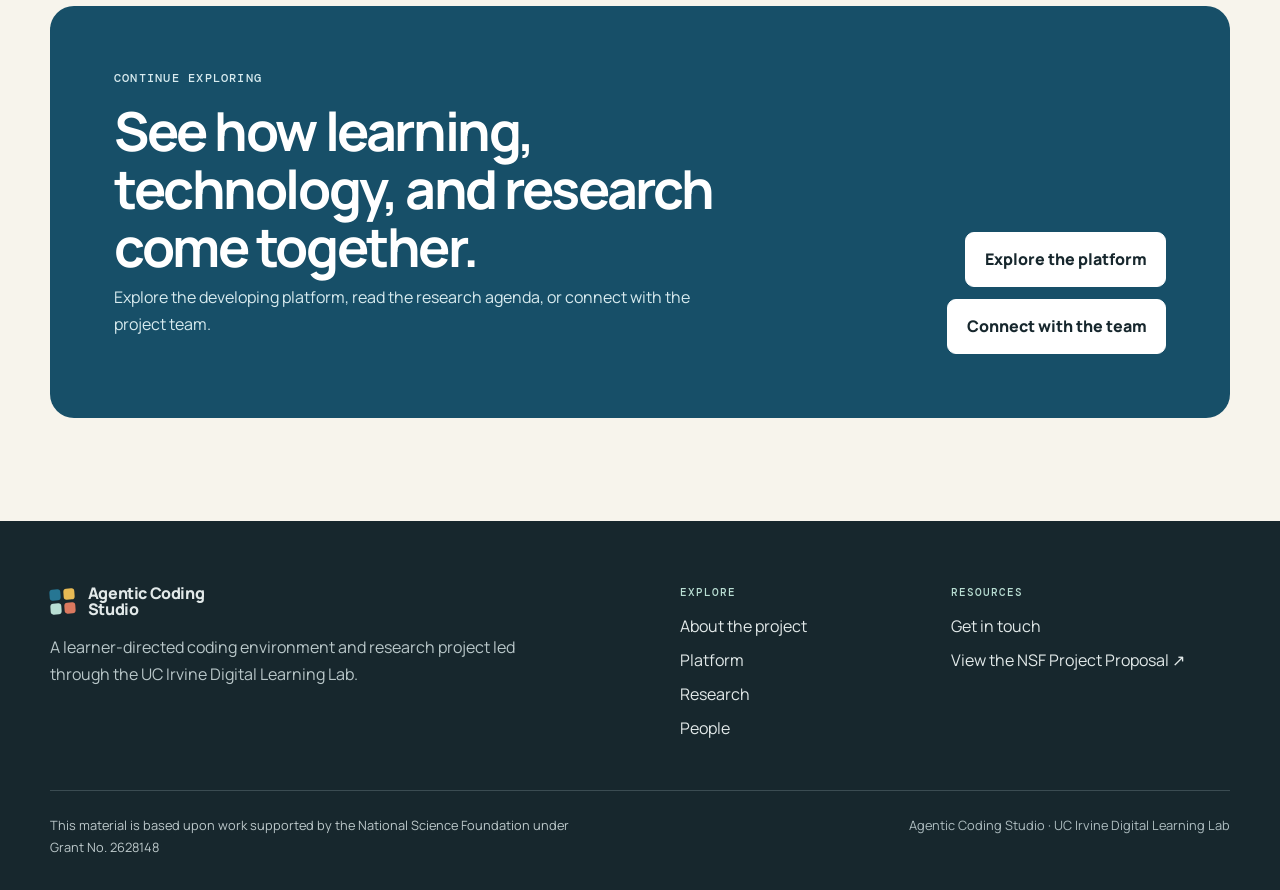
==== commit cf563d39: "Elevate research site content and visual design" ====
--- a/index.html
+++ b/index.html
@@ -1,14 +1,10 @@
-<!doctype html><html lang="en"><head><meta charset="utf-8"><meta name="viewport" content="width=device-width,initial-scale=1"><meta name="description" content="Young people create with AI while directing, testing, and revising the computational process."><title>Home | Agentic Coding Studio</title><link rel="stylesheet" href="assets/styles.css"></head><body><a class="skip-link" href="#main">Skip to main content</a>
-<header class="site-header"><div class="container nav-wrap">
-<a class="brand" href="index.html" aria-current="page" aria-label="Agentic Coding Studio home"><span class="brand-mark" aria-hidden="true"><i></i><i></i><i></i><i></i></span><span>Agentic Coding<br>Studio</span></a>
-<button class="menu-button" type="button" aria-expanded="false" aria-controls="site-nav">Menu</button>
-<nav aria-label="Primary"><ul class="nav-list" id="site-nav">
-<li><a href="index.html">Home</a></li><li><a href="about.html">About</a></li><li><a href="platform.html">Platform</a></li><li><a href="research.html">Research</a></li><li><a href="people.html">People</a></li><li><a class="contact-link" href="contact.html">Get in touch</a></li>
-</ul></nav></div></header>
-<main id="main">
-<section class="hero hero-home"><div class="container hero-grid"><div><p class="eyebrow">Learner-directed agentic coding</p><h1>Create with AI.<br><span>Keep thinking in charge.</span></h1><p class="lede">Agentic Coding Studio is a learning environment where young people create games, stories, and apps with an AI coding agent. Learners set the goal, review the work, test it, and decide what changes next.</p><div class="actions"><a class="button" href="platform.html">Explore the platform <span aria-hidden="true">→</span></a><a class="button secondary" href="research.html">See the research</a></div></div><div class="hero-art" aria-label="A visual loop of goal, plan, build, and test blocks" role="img"><div class="loop-line"></div><div class="block one">01 / Set the goal</div><div class="block two">02 / Review the plan</div><div class="block three">03 / Test + revise</div></div></div></section>
-<section><div class="container"><div class="section-head"><p class="eyebrow">What participation looks like</p><div><h2>Young people make the choices.</h2><p class="section-intro">A learner might imagine a game, explain the idea to the coding agent, review its plan, and try what it builds. When something misses the mark, the learner tests, gives clearer feedback, and revises the project.</p></div></div><div class="audience-path"><article class="card"><h3>Start with an idea</h3><p>Choose a personally meaningful game, story, simulation, app, or other computational project.</p></article><article class="card"><h3>Work with the agent</h3><p>Explain the goal, review the proposed plan, and decide whether the approach makes sense.</p></article><article class="card"><h3>Test and improve</h3><p>Run the project, notice what does not work as intended, and guide the next revision.</p></article></div></div></section><section class="cycle-section"><div class="container"><div class="section-head"><div><p class="eyebrow">The learning cycle</p></div><div><h2>Young people direct the process, not just the prompt.</h2><p class="lede">Creation becomes a cycle of intention, review, evidence, and revision.</p></div></div><ol class="cycle"><li>Choose a goal</li><li>Make a clear request</li><li>Review the agent’s plan</li><li>Build or revise</li><li>Run and test</li><li>Give feedback</li><li>Reflect</li></ol></div></section>
-<section><div class="container"><div class="section-head"><p class="eyebrow">What learners practice</p><h2>More than getting code to run.</h2></div><div class="cards"><article class="card"><span class="number">01</span><h3>Learner-directed coding</h3><p>Learners set meaningful goals, communicate intent, and decide what the agent should do next.</p></article><article class="card"><span class="number">02</span><h3>Computational agency</h3><p>They learn to direct computational tools toward their own goals, judge the results, and make informed changes.</p></article><article class="card"><span class="number">03</span><h3>Learning through creation</h3><p>Games, stories, simulations, and apps give ideas a form that can be shared, tested, and improved.</p></article></div></div></section>
-<section><div class="container split"><div><p class="eyebrow">Why now</p><h2>As code production changes, computational thinking still matters.</h2></div><div><p class="lede">When AI agents take on more mechanical production, people need to be better at specifying intent, decomposing problems, setting constraints, evaluating outputs, testing behavior, and revising systems toward meaningful goals.</p><p>Agentic Coding Studio does not treat AI as an answer machine or a replacement for thinking. It studies how learners can work with AI while retaining responsibility for what they make and why.</p><div class="actions"><a class="button" href="about.html">Why we’re building it</a><a class="button secondary" href="research.html">Research questions</a></div></div></div></section></main><footer class="site-footer"><div class="container"><div class="footer-grid"><div><a class="brand" href="index.html"><span class="brand-mark" aria-hidden="true"><i></i><i></i><i></i><i></i></span><span>Agentic Coding<br>Studio</span></a><p>A learner-directed AI coding environment and research project led by the UCI Digital Learning Lab.</p></div><div><div class="footer-label">Explore</div><ul><li><a href="about.html">About</a></li><li><a href="platform.html">Platform</a></li><li><a href="research.html">Research</a></li></ul></div><div><div class="footer-label">Connect</div><ul><li><a href="people.html">People</a></li><li><a href="contact.html">Get in touch</a></li></ul></div></div><div class="footer-bottom">Agentic Coding Studio · UCI Digital Learning Lab</div></div></footer>
-<script src="assets/site.js"></script>
-</body></html>+<!doctype html><html lang="en"><head><meta charset="utf-8"><meta name="viewport" content="width=device-width,initial-scale=1"><meta name="description" content="Agentic Coding Studio explores how young people direct, test, and refine computational work with AI coding agents."><title>Home | Agentic Coding Studio</title><link rel="stylesheet" href="assets/styles.css"></head><body><a class="skip-link" href="#main">Skip to main content</a>
+<header class="site-header"><div class="container nav-wrap"><a class="brand" href="index.html" aria-label="Agentic Coding Studio home"><span class="brand-mark" aria-hidden="true"><i></i><i></i><i></i><i></i></span><span>Agentic Coding<br>Studio</span></a><button class="menu-button" type="button" aria-expanded="false" aria-controls="site-nav">Menu</button><nav aria-label="Primary"><ul class="nav-list" id="site-nav"><li><a href="index.html" aria-current="page">Home</a></li><li><a href="about.html">About</a></li><li><a href="platform.html">Platform</a></li><li><a href="research.html">Research</a></li><li><a href="people.html">People</a></li><li><a class="contact-link" href="contact.html">Get in touch</a></li></ul></nav></div></header><main id="main">
+<section class="hero hero-home"><div class="container hero-grid"><div><p class="kicker">A UC Irvine Digital Learning Lab research project</p><h1>Agentic Coding <span>Studio</span></h1><p class="lede"><strong>Learning to create, think, and code with AI agents.</strong> A research-based learning environment investigating how youth plan, prompt, test, revise, and create computational projects—while keeping human judgment in charge.</p><div class="actions"><a class="button" href="platform.html">Explore the Platform <span aria-hidden="true">→</span></a><a class="button secondary" href="research.html">Explore the Research</a></div></div><div class="hero-art" role="img" aria-label="Learner at the center of an iterative goal, plan, and test cycle"><div class="orbit"></div><div class="block one">01 / Define intent</div><div class="block two">02 / Review the plan</div><div class="block three">03 / Test + refine</div></div></div></section>
+<section class="section-dark"><div class="container cycle-wrap"><div class="section-head"><p class="eyebrow">What is agentic coding?</p><div><h2>Working with an agent. Remaining the author.</h2><p class="lede">Learners communicate what they want to make, examine what the coding agent produces, test how it works, and guide the next revision. The agent can support the work; the learner remains responsible for its direction and quality.</p></div></div><ol class="cycle"><li>Idea</li><li>Plan</li><li>Prompt</li><li>Build</li><li>Test</li><li>Revise</li><li>Reflect</li></ol><p class="cycle-note">The cycle repeats as ideas and evidence reshape the project.</p></div></section>
+<section><div class="container split center"><div><p class="eyebrow">Why this matters</p><h2>The question is not simply whether youth use AI.</h2></div><div><p class="lede">It is how they learn to use increasingly capable systems intentionally, critically, and creatively.</p><p>As AI changes how software is produced, productive struggle can move toward defining goals, communicating intent, evaluating generated work, debugging, revising, and making design decisions. Agentic Coding Studio studies how learning environments can keep those decisions with young people.</p><a class="text-link" href="about.html">Learn why computational agency matters →</a></div></div></section>
+<section class="section-tint"><div class="container"><div class="section-head"><p class="eyebrow">What learners create</p><div><h2>Ideas become projects that can be played, tested, and improved.</h2><p class="section-intro">The Studio is designed to support varied computational creations. Authentic youth work can be featured here as projects emerge; no sample below is presented as a completed student project.</p></div></div><div class="project-grid"><article class="project-type"><span class="icon" aria-hidden="true">◆</span><h3>Games</h3></article><article class="project-type"><span class="icon" aria-hidden="true">◒</span><h3>Interactive stories</h3></article><article class="project-type"><span class="icon" aria-hidden="true">↗</span><h3>Simulations</h3></article><article class="project-type"><span class="icon" aria-hidden="true">▦</span><h3>Apps</h3></article><article class="project-type"><span class="icon" aria-hidden="true">＋</span><h3>Other creative projects</h3></article></div></div></section>
+<section><div class="container"><div class="section-head"><p class="eyebrow">Research at a glance</p><div><h2>Questions that connect design, learning, and context.</h2><p class="section-intro">The project is investigating an emerging form of computational creation. These are areas of inquiry, not claims of results.</p></div></div><div class="cards"><article class="card card-accent"><span class="number">01 / Learning</span><h3>How do youth learn to direct coding agents?</h3><p>We study planning, prompting, testing, revision, and reflection as connected practices.</p></article><article class="card card-accent"><span class="number">02 / Design</span><h3>How can agents support thinking rather than replace it?</h3><p>We examine scaffolds that make space for learner review, decisions, and ownership.</p></article><article class="card card-accent"><span class="number">03 / Context</span><h3>How do informal STEM settings shape participation?</h3><p>We attend to educator facilitation, community, and differences across learners and settings.</p></article></div><div class="actions"><a class="button secondary" href="research.html">See the research agenda →</a></div></div></section>
+<section class="section-dark"><div class="container split center"><div><p class="eyebrow">Designed for informal STEM</p><h2>Room to explore, make, and learn together.</h2><p>Informal settings can support interest-driven projects, flexible pathways, peer collaboration, and sustained experimentation beyond a conventional classroom curriculum.</p></div><div><ul class="setting-list"><li>Afterschool programs</li><li>Camps</li><li>Libraries</li><li>Community STEM organizations</li><li>Creative technology programs</li></ul></div></div></section>
+<section><div class="container"><div class="section-head"><p class="eyebrow">Learning in partnership</p><div><h2>Research &amp; community partners.</h2><p class="section-intro">The project proposal identifies collaboration with long-established informal STEM organizations serving youth across diverse communities.</p></div></div><div class="partner-grid"><article class="card partner"><h3>TGR Learning Lab</h3></article><article class="card partner"><h3>The Clubhouse Network</h3></article><article class="card partner"><h3>STEM Next Opportunity Fund</h3></article></div></div></section>
+<section><div class="container"><div class="cta-panel"><div><p class="eyebrow">Continue exploring</p><h2>See how learning, technology, and research come together.</h2><p>Explore the developing platform, read the research agenda, or connect with the project team.</p></div><div class="actions"><a class="button light" href="platform.html">Explore the platform</a><a class="button light" href="contact.html">Connect with the team</a></div></div></div></section></main><footer class="site-footer"><div class="container"><div class="footer-grid"><div><a class="brand" href="index.html"><span class="brand-mark" aria-hidden="true"><i></i><i></i><i></i><i></i></span><span>Agentic Coding<br>Studio</span></a><p>A learner-directed coding environment and research project led through the UC Irvine Digital Learning Lab.</p></div><div><div class="footer-label">Explore</div><ul><li><a href="about.html">About the project</a></li><li><a href="platform.html">Platform</a></li><li><a href="research.html">Research</a></li><li><a href="people.html">People</a></li></ul></div><div><div class="footer-label">Resources</div><ul><li><a href="contact.html">Get in touch</a></li><li><a href="https://drive.google.com/file/d/1i6zkVuX5a1_tt1JKTI5XqCLp001dNQ0z/view" target="_blank" rel="noopener">View the NSF Project Proposal <span aria-hidden="true">↗</span></a></li></ul></div></div><div class="footer-bottom"><p class="nsf">This material is based upon work supported by the National Science Foundation under Grant No. 2628148</p><span>Agentic Coding Studio · UC Irvine Digital Learning Lab</span></div></div></footer><script src="assets/site.js"></script></body></html>
--- a/assets/styles.css
+++ b/assets/styles.css
@@ -1,132 +1,13 @@
-@import url('https://fonts.googleapis.com/css2?family=DM+Mono:wght@400;500&family=Manrope:wght@400;500;600;700&display=swap');
+@import url('https://fonts.googleapis.com/css2?family=DM+Mono:wght@400;500&family=Manrope:wght@400;500;600;700;800&display=swap');
 
-:root { --ink:#17222b; --muted:#56636d; --paper:#f7f5ef; --white:#fff; --blue:#2856d8; --blue-dark:#173997; --aqua:#92ded1; --yellow:#f4c95d; --coral:#f08c72; --line:#d8ddd9; --max:1180px; }
-* { box-sizing:border-box; }
-html { scroll-behavior:smooth; }
-body { margin:0; background:var(--paper); color:var(--ink); font:400 1rem/1.65 Manrope,Arial,sans-serif; }
-a { color:inherit; }
-img,svg { max-width:100%; }
-.skip-link { position:absolute; left:-999px; top:1rem; z-index:99; background:var(--ink); color:white; padding:.7rem 1rem; }
-.skip-link:focus { left:1rem; }
-.container { width:min(calc(100% - 2.5rem),var(--max)); margin-inline:auto; }
-.site-header { position:sticky; top:0; z-index:20; background:rgba(247,245,239,.94); backdrop-filter:blur(12px); border-bottom:1px solid transparent; }
-.site-header.scrolled { border-color:var(--line); }
-.nav-wrap { min-height:84px; display:flex; align-items:center; justify-content:space-between; gap:2rem; }
-.brand { display:flex; align-items:center; gap:.75rem; text-decoration:none; font-weight:700; line-height:1.05; letter-spacing:-.02em; }
-.brand-mark { display:grid; grid-template-columns:repeat(2,12px); gap:3px; transform:rotate(-4deg); }
-.brand-mark i { display:block; width:12px; height:12px; border-radius:3px; background:var(--blue); }
-.brand-mark i:nth-child(2){background:var(--yellow)} .brand-mark i:nth-child(3){background:var(--aqua)} .brand-mark i:nth-child(4){background:var(--coral)}
-.nav-list { display:flex; align-items:center; gap:.15rem; list-style:none; padding:0; margin:0; }
-.nav-list a { display:block; padding:.55rem .72rem; border-radius:7px; text-decoration:none; font-size:.92rem; font-weight:600; }
-.nav-list a:hover,.nav-list a:focus-visible { background:white; }
-.nav-list a[aria-current=page] { color:var(--blue); }
-.nav-list .contact-link { margin-left:.5rem; background:var(--ink); color:white; padding:.62rem .9rem; }
-.nav-list .contact-link:hover { background:var(--blue); }
-.menu-button { display:none; border:1px solid var(--line); background:white; border-radius:8px; padding:.55rem .7rem; font:inherit; font-weight:600; }
-.eyebrow { margin:0 0 1rem; color:var(--blue); font:500 .78rem/1.3 'DM Mono',monospace; text-transform:uppercase; letter-spacing:.1em; }
-h1,h2,h3 { margin-top:0; line-height:1.08; letter-spacing:-.045em; }
-h1 { font-size:clamp(3rem,7vw,6.4rem); max-width:950px; margin-bottom:1.5rem; }
-h2 { font-size:clamp(2rem,4.5vw,3.8rem); margin-bottom:1.25rem; }
-h3 { font-size:1.35rem; letter-spacing:-.025em; }
-.lede { max-width:760px; color:var(--muted); font-size:clamp(1.08rem,2vw,1.35rem); line-height:1.55; }
-.hero { padding:clamp(4rem,9vw,8rem) 0 4.5rem; overflow:hidden; }
-.hero-home { min-height:calc(100vh - 84px); display:flex; align-items:center; position:relative; }
-.hero-home h1 span { color:var(--blue); }
-.hero-grid { display:grid; grid-template-columns:minmax(0,1.4fr) minmax(260px,.6fr); gap:3rem; align-items:center; width:100%; }
-.hero-art { min-height:400px; position:relative; }
-.block { position:absolute; padding:1rem 1.15rem; border:2px solid var(--ink); border-radius:14px; background:white; box-shadow:7px 7px 0 var(--ink); font:500 .78rem 'DM Mono',monospace; }
-.block:before { content:''; position:absolute; width:36px; height:12px; border:2px solid var(--ink); border-bottom:0; border-radius:7px 7px 0 0; top:-14px; left:30px; background:inherit; }
-.block.one { top:8%; left:8%; background:var(--yellow); transform:rotate(-5deg); }
-.block.two { top:34%; right:0; background:var(--aqua); transform:rotate(4deg); }
-.block.three { bottom:13%; left:15%; background:var(--coral); transform:rotate(-2deg); }
-.loop-line { position:absolute; inset:0; border:2px dashed #aab3b3; border-radius:48% 40% 50% 45%; transform:rotate(8deg); }
-.actions { display:flex; flex-wrap:wrap; gap:.75rem; margin-top:2rem; }
-.button { display:inline-flex; align-items:center; gap:.55rem; padding:.82rem 1.1rem; border:1px solid var(--ink); border-radius:8px; background:var(--ink); color:white; text-decoration:none; font-weight:700; }
-.button:hover { background:var(--blue); border-color:var(--blue); }
-.button.secondary { background:transparent; color:var(--ink); }
-.button.secondary:hover { background:white; border-color:var(--ink); }
-section { padding:clamp(4rem,8vw,7rem) 0; }
-.section-head { display:grid; grid-template-columns:.7fr 1.3fr; gap:3rem; margin-bottom:3rem; }
-.section-head h2 { max-width:720px; }
-.cycle-section { background:var(--ink); color:white; }
-.cycle-section .eyebrow { color:var(--aqua); }
-.cycle { list-style:none; padding:0; margin:3.5rem 0 0; display:grid; grid-template-columns:repeat(7,1fr); gap:.65rem; counter-reset:cycle; }
-.cycle li { counter-increment:cycle; position:relative; min-height:160px; background:#25333d; border-radius:12px; padding:1rem; font-weight:600; display:flex; flex-direction:column; justify-content:space-between; }
-.cycle li:before { content:'0' counter(cycle); color:var(--aqua); font:500 .75rem 'DM Mono'; }
-.cycle li:not(:last-child):after { content:'→'; position:absolute; right:-.62rem; top:45%; z-index:2; color:var(--yellow); }
-.cards { display:grid; grid-template-columns:repeat(3,1fr); gap:1rem; }
-.card { background:white; border:1px solid var(--line); border-radius:14px; padding:1.6rem; }
-.card p { color:var(--muted); margin-bottom:0; }
-.card .number { font:500 .78rem 'DM Mono'; color:var(--blue); }
-.card.accent { background:var(--blue); color:white; border:0; } .card.accent p { color:#e5ebff; }
-.split { display:grid; grid-template-columns:1fr 1fr; gap:clamp(2rem,7vw,7rem); align-items:start; }
-.quote-panel { padding:2rem; background:var(--yellow); border-radius:16px; font-size:1.4rem; font-weight:600; line-height:1.4; }
-.page-hero { border-bottom:1px solid var(--line); }
-.page-hero h1 { font-size:clamp(3rem,6vw,5.4rem); }
-.question-list { list-style:none; padding:0; margin:0; }
-.question-list li { padding:1rem 0; border-bottom:1px solid var(--line); font-size:1.12rem; font-weight:600; }
-.pill-list { display:flex; flex-wrap:wrap; gap:.6rem; padding:0; list-style:none; }
-.pill-list li { border:1px solid var(--line); background:white; border-radius:99px; padding:.55rem .9rem; font-weight:600; }
-.feature { display:grid; grid-template-columns:80px 1fr; gap:1.5rem; padding:2.5rem 0; border-top:1px solid var(--line); }
-.feature:last-child { border-bottom:1px solid var(--line); }
-.feature-num { width:52px; height:52px; display:grid; place-items:center; background:var(--aqua); border-radius:12px; font:500 .8rem 'DM Mono'; }
-.status { display:inline-block; margin-bottom:.8rem; color:var(--blue-dark); background:#e3e9fb; border-radius:99px; padding:.3rem .65rem; font:500 .7rem 'DM Mono'; text-transform:uppercase; letter-spacing:.06em; }
-.research-area { border-top:4px solid var(--blue); }
-.foundation-grid { display:grid; grid-template-columns:repeat(2,1fr); gap:1rem; }
-.timeline { display:grid; grid-template-columns:1fr 1fr; gap:1rem; }
-.phase { border-left:4px solid var(--yellow); padding:1.5rem; background:white; }
-.phase.future { border-color:var(--aqua); }
-.people-grid { display:grid; grid-template-columns:repeat(2,1fr); gap:1rem; }
-.person { min-height:240px; display:flex; flex-direction:column; justify-content:space-between; }
-.person .role { color:var(--blue); font:500 .77rem 'DM Mono'; text-transform:uppercase; letter-spacing:.05em; }
-.person p { margin-bottom:0; }
-.advisors { display:grid; grid-template-columns:repeat(4,1fr); gap:1rem; }
-.advisor { background:transparent; border-top:3px solid var(--ink); padding:1.2rem 0; }
-.placeholder { border:2px dashed #a7afaf; border-radius:14px; padding:2rem; background:rgba(255,255,255,.5); }
-.todo { font:500 .75rem 'DM Mono'; color:var(--blue); text-transform:uppercase; }
-.site-footer { background:var(--ink); color:white; padding:3.5rem 0 2rem; }
-.footer-grid { display:grid; grid-template-columns:1.4fr .6fr .6fr; gap:2rem; }
-.site-footer .brand { max-width:210px; margin-bottom:1rem; }
-.site-footer p { color:#b9c2c7; max-width:500px; }
-.site-footer ul { list-style:none; padding:0; margin:0; }
-.site-footer a { color:#dfe5e7; text-decoration:none; }
-.site-footer a:hover { color:var(--aqua); }
-.footer-label { font:500 .72rem 'DM Mono'; text-transform:uppercase; color:var(--aqua); letter-spacing:.08em; margin-bottom:.8rem; }
-.footer-bottom { border-top:1px solid #3d4951; margin-top:3rem; padding-top:1.5rem; font-size:.85rem; color:#aeb8bd; }
-@media (max-width:900px){ .menu-button{display:block}.nav-list{display:none;position:absolute;top:75px;left:1.25rem;right:1.25rem;flex-direction:column;align-items:stretch;background:white;border:1px solid var(--line);padding:.75rem;border-radius:12px;box-shadow:0 10px 25px #17222b22}.nav-list.open{display:flex}.nav-list .contact-link{margin-left:0}.hero-grid,.split,.section-head{grid-template-columns:1fr}.hero-art{min-height:320px;max-width:500px;width:100%;margin:auto}.cycle{grid-template-columns:repeat(2,1fr)}.cycle li:not(:last-child):after{display:none}.cards{grid-template-columns:1fr 1fr}.advisors{grid-template-columns:1fr 1fr}.footer-grid{grid-template-columns:1fr 1fr}.footer-grid>div:first-child{grid-column:1/-1}}
-@media (max-width:600px){.container{width:min(calc(100% - 1.5rem),var(--max))}.nav-wrap{min-height:72px}.brand{font-size:.9rem}h1{font-size:2.8rem}.hero{padding:3.5rem 0}.hero-home{min-height:auto}.hero-grid{gap:1rem}.hero-art{min-height:280px}.cycle,.cards,.foundation-grid,.timeline,.people-grid,.advisors,.footer-grid{grid-template-columns:1fr}.feature{grid-template-columns:1fr;gap:.5rem}.footer-grid>div:first-child{grid-column:auto}.section-head{gap:.5rem}.card{padding:1.3rem}}
-@media (prefers-reduced-motion:reduce){html{scroll-behavior:auto}}
-
-/* Readability and content hierarchy refinements */
-:root { --max: 1080px; --reading: 680px; }
-.container { width: min(calc(100% - 5rem), var(--max)); }
-p { margin-top: 0; margin-bottom: 1.15rem; }
-.lede { max-width: var(--reading); }
-.prose { max-width: var(--reading); }
-.prose > *:last-child { margin-bottom: 0; }
-.section-intro { max-width: var(--reading); color: var(--muted); font-size: 1.08rem; }
-.section-head { align-items: start; margin-bottom: 3.75rem; }
-.section-head > :last-child { max-width: 760px; }
-.card h3 { margin-bottom: .8rem; }
-.cards { gap: 1.25rem; }
-.card { padding: 1.8rem; }
-.question-list { display: grid; grid-template-columns: repeat(2, 1fr); gap: .8rem; }
-.question-list li { background: var(--white); border: 1px solid var(--line); border-radius: 10px; padding: 1.1rem 1.2rem; }
-.plain-note { max-width: var(--reading); margin-top: 1.5rem; padding: 1.25rem 1.4rem; border-left: 4px solid var(--aqua); background: var(--white); }
-.plain-note strong { display: block; margin-bottom: .25rem; }
-.audience-path { display: grid; grid-template-columns: repeat(3, 1fr); gap: 1rem; }
-.audience-path .card { min-height: 200px; }
-.feature > div:last-child { max-width: 760px; }
-.person { display: grid; grid-template-columns: 104px 1fr; gap: 1.4rem; min-height: 0; align-items: start; }
-.person-photo { width: 104px; aspect-ratio: 4 / 5; border-radius: 10px; background: #e9e7df; border: 1px solid var(--line); display: grid; place-items: center; color: var(--muted); font: 500 .72rem/1.35 'DM Mono', monospace; text-align: center; padding: .6rem; }
-.people-note { max-width: var(--reading); margin: -2rem 0 3rem; color: var(--muted); }
-@media (max-width:900px) {
-  .container { width: min(calc(100% - 3rem), var(--max)); }
-  .audience-path { grid-template-columns: 1fr 1fr; }
-}
-@media (max-width:600px) {
-  .container { width: min(calc(100% - 2rem), var(--max)); }
-  .question-list,.audience-path { grid-template-columns: 1fr; }
-  .person { grid-template-columns: 76px 1fr; padding: 1.25rem; }
-  .person-photo { width: 76px; }
-}
+:root{--ink:#17272d;--muted:#56676d;--paper:#f7f4ec;--white:#fff;--blue:#174f68;--blue-2:#267693;--mint:#b9ded3;--lime:#d9e58c;--gold:#e7ba54;--coral:#db795f;--line:#d8ddd8;--soft:#e9efec;--max:1180px;--radius:18px;--shadow:0 18px 50px rgba(23,39,45,.09)}
+*{box-sizing:border-box}html{scroll-behavior:smooth}body{margin:0;background:var(--paper);color:var(--ink);font:400 1rem/1.68 Manrope,Arial,sans-serif}a{color:inherit;text-underline-offset:.2em}p{margin-top:0}img,svg{max-width:100%}.container{width:min(calc(100% - 3rem),var(--max));margin-inline:auto}.narrow{max-width:780px}.skip-link{position:fixed;left:1rem;top:-5rem;z-index:100;background:var(--ink);color:white;padding:.75rem 1rem;border-radius:8px}.skip-link:focus{top:1rem}
+:focus-visible{outline:3px solid var(--gold);outline-offset:3px}.site-header{position:sticky;top:0;z-index:20;background:rgba(247,244,236,.94);backdrop-filter:blur(14px);border-bottom:1px solid transparent}.site-header.scrolled{border-color:var(--line);box-shadow:0 4px 20px #17272d0a}.nav-wrap{min-height:82px;display:flex;align-items:center;justify-content:space-between;gap:2rem}.brand{display:flex;align-items:center;gap:.8rem;text-decoration:none;font-weight:800;line-height:1.05;letter-spacing:-.025em}.brand-mark{display:grid;grid-template-columns:repeat(2,11px);gap:3px;transform:rotate(-4deg)}.brand-mark i{width:11px;height:11px;border-radius:3px;background:var(--blue-2)}.brand-mark i:nth-child(2){background:var(--gold)}.brand-mark i:nth-child(3){background:var(--mint)}.brand-mark i:nth-child(4){background:var(--coral)}.nav-list{display:flex;align-items:center;gap:.1rem;list-style:none;padding:0;margin:0}.nav-list a{display:block;padding:.6rem .72rem;border-radius:8px;text-decoration:none;font-size:.9rem;font-weight:700}.nav-list a:hover,.nav-list a:focus-visible{background:white}.nav-list a[aria-current=page]{color:var(--blue-2);box-shadow:inset 0 -2px var(--blue-2);border-radius:0}.nav-list .contact-link{margin-left:.45rem;background:var(--ink);color:white;padding:.68rem .95rem;border-radius:8px}.nav-list .contact-link:hover{background:var(--blue)}.menu-button{display:none;min-height:44px;border:1px solid var(--line);background:white;border-radius:9px;padding:.55rem .8rem;font:700 .9rem Manrope}
+.hero{padding:clamp(4.5rem,9vw,8rem) 0;overflow:hidden}.hero-home{min-height:calc(92vh - 82px);display:flex;align-items:center;position:relative;background:radial-gradient(circle at 88% 18%,rgba(185,222,211,.42),transparent 24%),linear-gradient(180deg,#faf8f2,transparent)}.hero-grid{display:grid;grid-template-columns:minmax(0,1.45fr) minmax(300px,.55fr);gap:4rem;align-items:center;width:100%}.kicker,.eyebrow{margin:0 0 1rem;color:var(--blue-2);font:500 .77rem/1.3 'DM Mono',monospace;text-transform:uppercase;letter-spacing:.1em}.kicker{display:inline-flex;gap:.55rem;align-items:center;color:var(--blue)}.kicker:before{content:'';width:24px;height:2px;background:var(--coral)}h1,h2,h3{margin-top:0;line-height:1.08;letter-spacing:-.045em}h1{font-size:clamp(3.4rem,7vw,6.8rem);max-width:980px;margin-bottom:1.5rem}h2{font-size:clamp(2.15rem,4.2vw,3.7rem);margin-bottom:1.25rem}h3{font-size:1.3rem;letter-spacing:-.025em}.hero-home h1{font-size:clamp(3.4rem,7.2vw,6.7rem)}.hero-home h1 span{color:var(--blue-2)}.lede{max-width:770px;color:var(--muted);font-size:clamp(1.08rem,2vw,1.34rem);line-height:1.55}.actions{display:flex;flex-wrap:wrap;gap:.75rem;margin-top:2rem}.button{display:inline-flex;align-items:center;justify-content:center;gap:.5rem;min-height:48px;padding:.82rem 1.15rem;border:1px solid var(--ink);border-radius:9px;background:var(--ink);color:white;text-decoration:none;font-weight:800}.button:hover{background:var(--blue);border-color:var(--blue)}.button.secondary{background:transparent;color:var(--ink)}.button.secondary:hover{background:white;border-color:var(--ink)}.button.light{background:white;color:var(--ink);border-color:white}.text-link{font-weight:800;color:var(--blue);text-decoration-thickness:2px}.hero-art{min-height:430px;position:relative}.orbit{position:absolute;inset:6%;border:2px dashed #9eaaa7;border-radius:48% 42% 52% 44%;transform:rotate(7deg)}.orbit:after{content:'Learner';position:absolute;inset:33%;display:grid;place-items:center;border-radius:50%;background:var(--ink);color:white;font:500 .8rem 'DM Mono';box-shadow:0 0 0 12px var(--paper)}.block{position:absolute;z-index:2;padding:1rem 1.1rem;border:2px solid var(--ink);border-radius:13px;background:white;box-shadow:6px 6px 0 var(--ink);font:500 .76rem 'DM Mono'}.block.one{top:6%;left:4%;background:var(--gold);transform:rotate(-5deg)}.block.two{top:36%;right:-2%;background:var(--mint);transform:rotate(4deg)}.block.three{bottom:8%;left:10%;background:var(--coral);transform:rotate(-2deg)}
+section{padding:clamp(4.5rem,8vw,7rem) 0}.section-tint{background:#edf1ed}.section-dark{background:var(--ink);color:white}.section-dark .eyebrow{color:var(--mint)}.section-dark .lede,.section-dark p{color:#ced8d8}.section-head{display:grid;grid-template-columns:.62fr 1.38fr;gap:3rem;margin-bottom:3rem}.section-head h2{max-width:760px}.section-intro{max-width:720px;color:var(--muted);font-size:1.08rem}.split{display:grid;grid-template-columns:1fr 1fr;gap:clamp(2.5rem,7vw,7rem);align-items:start}.split.center{align-items:center}.cards{display:grid;grid-template-columns:repeat(3,1fr);gap:1rem}.card{background:white;border:1px solid var(--line);border-radius:var(--radius);padding:1.65rem}.card p{color:var(--muted);margin-bottom:0}.card .number{display:block;margin-bottom:2rem;font:500 .76rem 'DM Mono';color:var(--blue-2)}.card-accent{border-top:4px solid var(--blue-2)}.card.dark{background:#21363d;border-color:#385058;color:white}.card.dark p{color:#c9d4d5}.quote-panel{padding:2rem;background:var(--gold);border-radius:var(--radius);font-size:1.3rem;font-weight:700;line-height:1.45;box-shadow:var(--shadow)}
+.cycle-wrap{position:relative}.cycle{list-style:none;padding:0;margin:2.5rem 0 0;display:grid;grid-template-columns:repeat(7,1fr);gap:.65rem;counter-reset:cycle}.cycle li{counter-increment:cycle;position:relative;min-height:145px;background:#22373e;border:1px solid #3b5057;border-radius:13px;padding:1rem;font-weight:700;display:flex;flex-direction:column;justify-content:space-between}.cycle li:before{content:'0' counter(cycle);color:var(--mint);font:500 .74rem 'DM Mono'}.cycle li:not(:last-child):after{content:'→';position:absolute;right:-.65rem;top:45%;z-index:2;color:var(--gold)}.cycle-note{margin:1.2rem 0 0;text-align:right;font:400 .78rem 'DM Mono';color:var(--mint)!important}.project-grid{display:grid;grid-template-columns:repeat(5,1fr);gap:.8rem}.project-type{min-height:180px;padding:1.25rem;border-radius:var(--radius);display:flex;flex-direction:column;justify-content:space-between;border:1px solid var(--line);background:white}.project-type:nth-child(2){background:var(--mint)}.project-type:nth-child(4){background:#f2dfa9}.project-type .icon{font-size:2rem}.project-type h3{margin-bottom:0}.setting-list,.pill-list{display:flex;flex-wrap:wrap;gap:.65rem;padding:0;list-style:none}.setting-list li,.pill-list li{border:1px solid var(--line);background:white;border-radius:99px;padding:.58rem .95rem;font-weight:700}.partner-grid{display:grid;grid-template-columns:repeat(3,1fr);gap:1rem}.partner{min-height:155px;display:flex;align-items:flex-end;border-top:4px solid var(--blue-2)}.partner h3{margin:0}.cta-panel{padding:clamp(2rem,5vw,4rem);border-radius:24px;background:var(--blue);color:white;display:grid;grid-template-columns:1.2fr .8fr;gap:2rem;align-items:end}.cta-panel h2{margin-bottom:.5rem}.cta-panel p{color:#d8ebef}.cta-panel .actions{justify-content:flex-end}
+.page-hero{padding-bottom:clamp(3.5rem,7vw,6rem);border-bottom:1px solid var(--line);background:linear-gradient(135deg,rgba(185,222,211,.18),transparent 50%)}.page-hero h1{font-size:clamp(3rem,6vw,5.5rem)}.page-meta{margin-top:2rem;display:flex;gap:1rem;flex-wrap:wrap;color:var(--muted);font:500 .76rem 'DM Mono';text-transform:uppercase}.principles{display:grid;grid-template-columns:repeat(2,1fr);gap:1rem}.principle{padding:1.6rem;border-left:4px solid var(--coral);background:white}.principle:nth-child(2n){border-color:var(--mint)}.principle h3{margin-bottom:.5rem}.question-list{list-style:none;padding:0;margin:0}.question-list li{display:grid;grid-template-columns:42px 1fr;gap:1rem;padding:1.15rem 0;border-bottom:1px solid var(--line);font-weight:700}.question-list li:before{content:'?';width:32px;height:32px;display:grid;place-items:center;border-radius:50%;background:var(--mint);font:500 1rem 'DM Mono'}.feature{display:grid;grid-template-columns:70px 1fr;gap:1.5rem;padding:2.5rem 0;border-top:1px solid var(--line)}.feature:last-child{border-bottom:1px solid var(--line)}.feature-num{width:52px;height:52px;display:grid;place-items:center;background:var(--mint);border-radius:12px;font:500 .78rem 'DM Mono'}.status{display:inline-block;margin-bottom:.8rem;color:var(--blue);background:#dcebea;border-radius:99px;padding:.32rem .68rem;font:500 .68rem 'DM Mono';text-transform:uppercase;letter-spacing:.06em}.status.gold{background:#f2e4bd}.platform-diagram{background:white;border:1px solid var(--line);border-radius:22px;padding:2rem;box-shadow:var(--shadow)}.diagram-row{display:grid;grid-template-columns:1fr auto 1fr;align-items:center;gap:.8rem}.diagram-box{min-height:135px;padding:1.2rem;border-radius:14px;background:var(--soft)}.diagram-box:last-child{background:var(--mint)}.diagram-center{font-size:1.5rem;color:var(--blue)}.foundation-grid{display:grid;grid-template-columns:repeat(4,1fr);gap:1rem}.evidence-grid{display:grid;grid-template-columns:repeat(3,1fr);gap:1rem}.evidence{border-top:3px solid var(--gold);padding-top:1rem}.timeline{display:grid;grid-template-columns:repeat(2,1fr);gap:1rem}.phase{border-left:4px solid var(--gold);padding:1.6rem;background:white;border-radius:0 14px 14px 0}.phase.future{border-color:var(--mint)}.people-grid{display:grid;grid-template-columns:repeat(2,1fr);gap:1rem}.person{min-height:245px;display:flex;flex-direction:column;justify-content:space-between}.person .role{color:var(--blue-2);font:500 .73rem 'DM Mono';text-transform:uppercase;letter-spacing:.05em}.person h3{font-size:1.55rem}.advisors{display:grid;grid-template-columns:repeat(4,1fr);gap:1rem}.advisor{border-top:3px solid var(--ink);padding:1.2rem 0}.placeholder{border:2px dashed #a7b0ad;border-radius:var(--radius);padding:2rem;background:rgba(255,255,255,.55)}.todo{font:500 .72rem 'DM Mono';color:var(--blue-2);text-transform:uppercase}.contact-paths{display:grid;grid-template-columns:repeat(2,1fr);gap:1rem}.contact-path{padding:1.5rem;background:white;border-radius:var(--radius);border:1px solid var(--line)}
+.site-footer{background:var(--ink);color:white;padding:4rem 0 2rem}.footer-grid{display:grid;grid-template-columns:1.5fr .6fr .7fr;gap:2rem}.site-footer .brand{max-width:220px;margin-bottom:1rem}.site-footer p{color:#b9c7c9;max-width:520px}.site-footer ul{list-style:none;padding:0;margin:0}.site-footer li+li{margin-top:.45rem}.site-footer a{color:#e2e9e9;text-decoration:none}.site-footer a:hover{text-decoration:underline;color:var(--mint)}.footer-label{font:500 .7rem 'DM Mono';text-transform:uppercase;color:var(--mint);letter-spacing:.09em;margin-bottom:.9rem}.footer-bottom{border-top:1px solid #3b4c52;margin-top:3rem;padding-top:1.5rem;display:grid;grid-template-columns:1fr auto;gap:2rem;font-size:.8rem;color:#aebdc0}.nsf{max-width:720px;margin:0!important;color:#bcc8ca!important}
+@media(max-width:950px){.menu-button{display:block}.nav-list{display:none;position:absolute;top:72px;left:1.5rem;right:1.5rem;flex-direction:column;align-items:stretch;background:white;border:1px solid var(--line);padding:.75rem;border-radius:12px;box-shadow:var(--shadow)}.nav-list.open{display:flex}.nav-list .contact-link{margin-left:0}.nav-list a[aria-current=page]{box-shadow:none;background:var(--soft);border-radius:8px}.hero-grid,.split,.section-head,.cta-panel{grid-template-columns:1fr}.hero-art{min-height:340px;max-width:510px;width:100%;margin:auto}.cycle{grid-template-columns:repeat(4,1fr)}.cycle li:not(:last-child):after{display:none}.cards,.evidence-grid{grid-template-columns:repeat(2,1fr)}.project-grid{grid-template-columns:repeat(3,1fr)}.foundation-grid{grid-template-columns:repeat(2,1fr)}.cta-panel .actions{justify-content:flex-start}.footer-grid{grid-template-columns:1fr 1fr}.footer-grid>div:first-child{grid-column:1/-1}}
+@media(max-width:620px){.container{width:min(calc(100% - 1.5rem),var(--max))}.nav-wrap{min-height:72px}.brand{font-size:.9rem}h1,.hero-home h1{font-size:clamp(2.8rem,14vw,4rem)}.hero{padding:3.7rem 0}.hero-home{min-height:auto}.hero-grid{gap:1rem}.hero-art{min-height:290px}.block{padding:.75rem;font-size:.66rem}.cycle,.cards,.project-grid,.partner-grid,.principles,.foundation-grid,.evidence-grid,.timeline,.people-grid,.advisors,.contact-paths,.footer-grid{grid-template-columns:1fr}.cycle li{min-height:95px}.project-type{min-height:125px}.feature{grid-template-columns:1fr;gap:.5rem}.section-head{gap:.4rem}.card{padding:1.35rem}.footer-grid>div:first-child{grid-column:auto}.footer-bottom{grid-template-columns:1fr}.diagram-row{grid-template-columns:1fr}.diagram-center{text-align:center;transform:rotate(90deg)}}
+@media(prefers-reduced-motion:reduce){html{scroll-behavior:auto}}
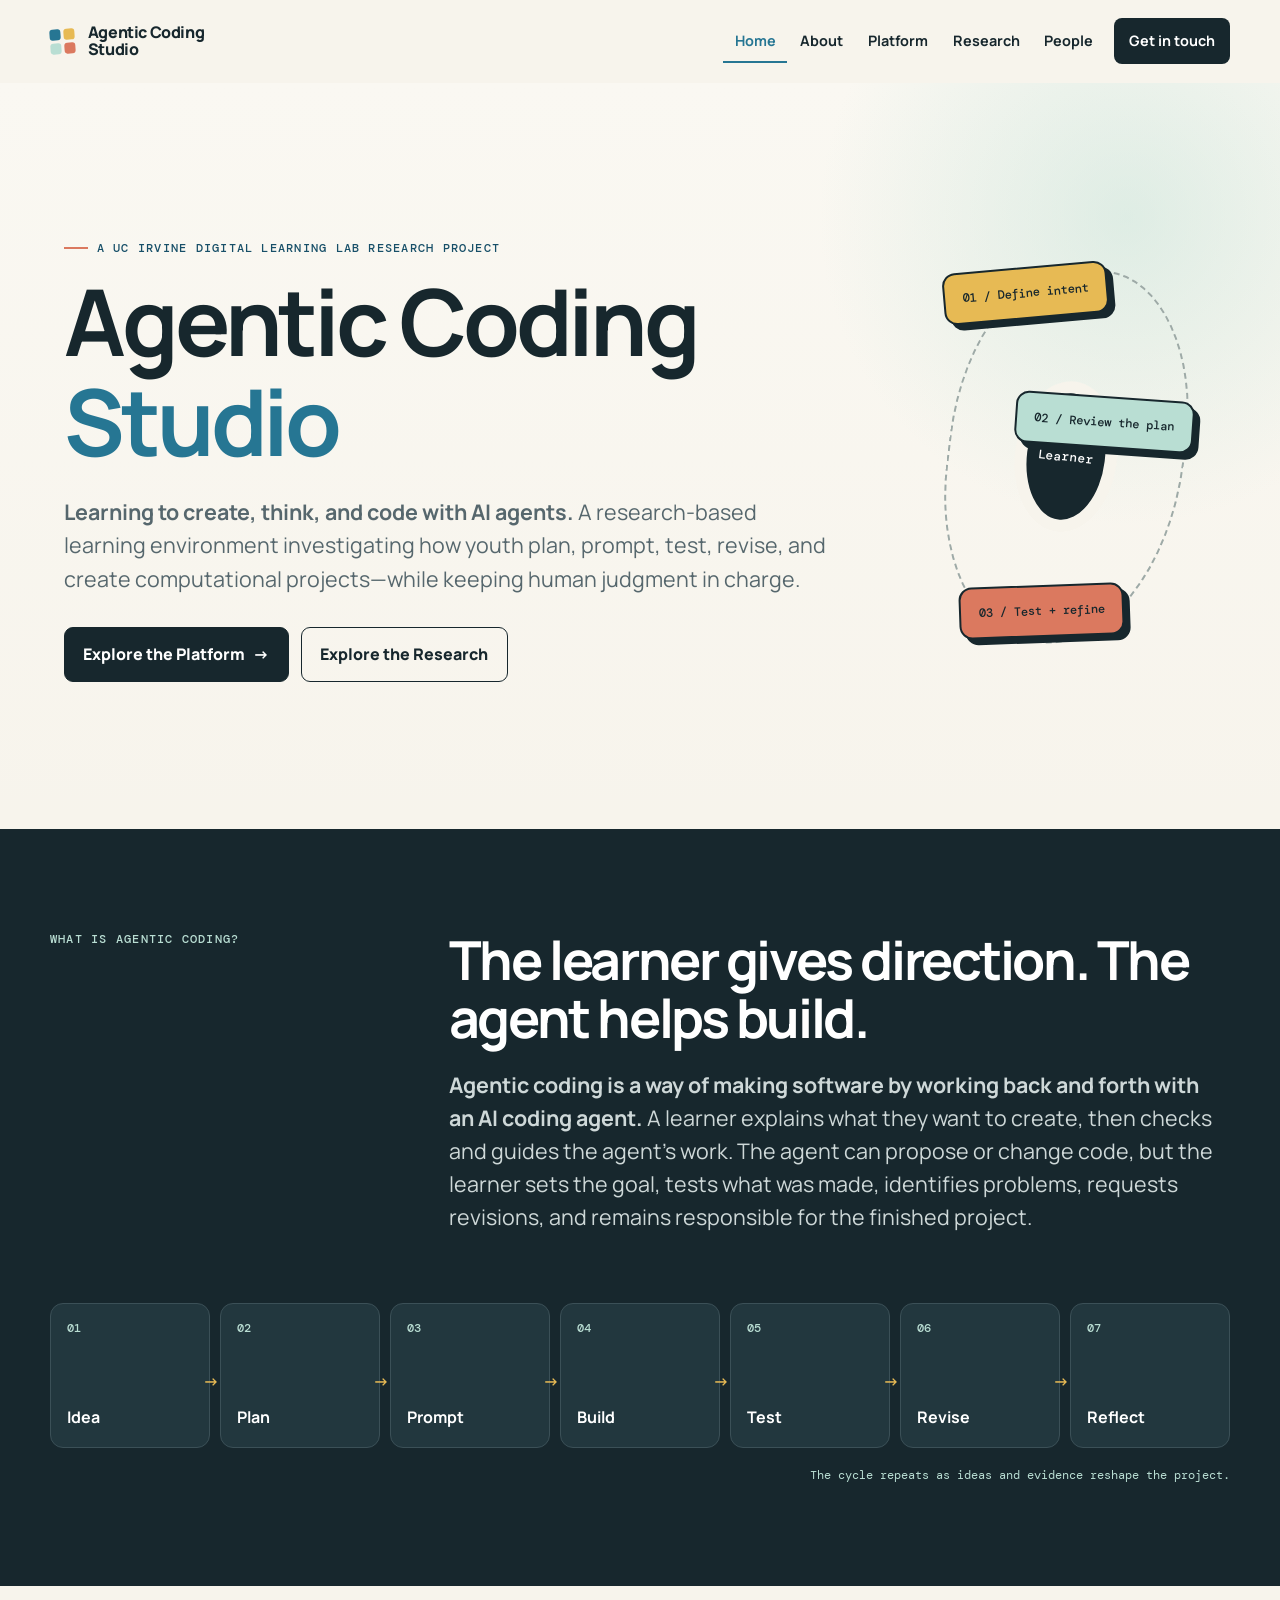
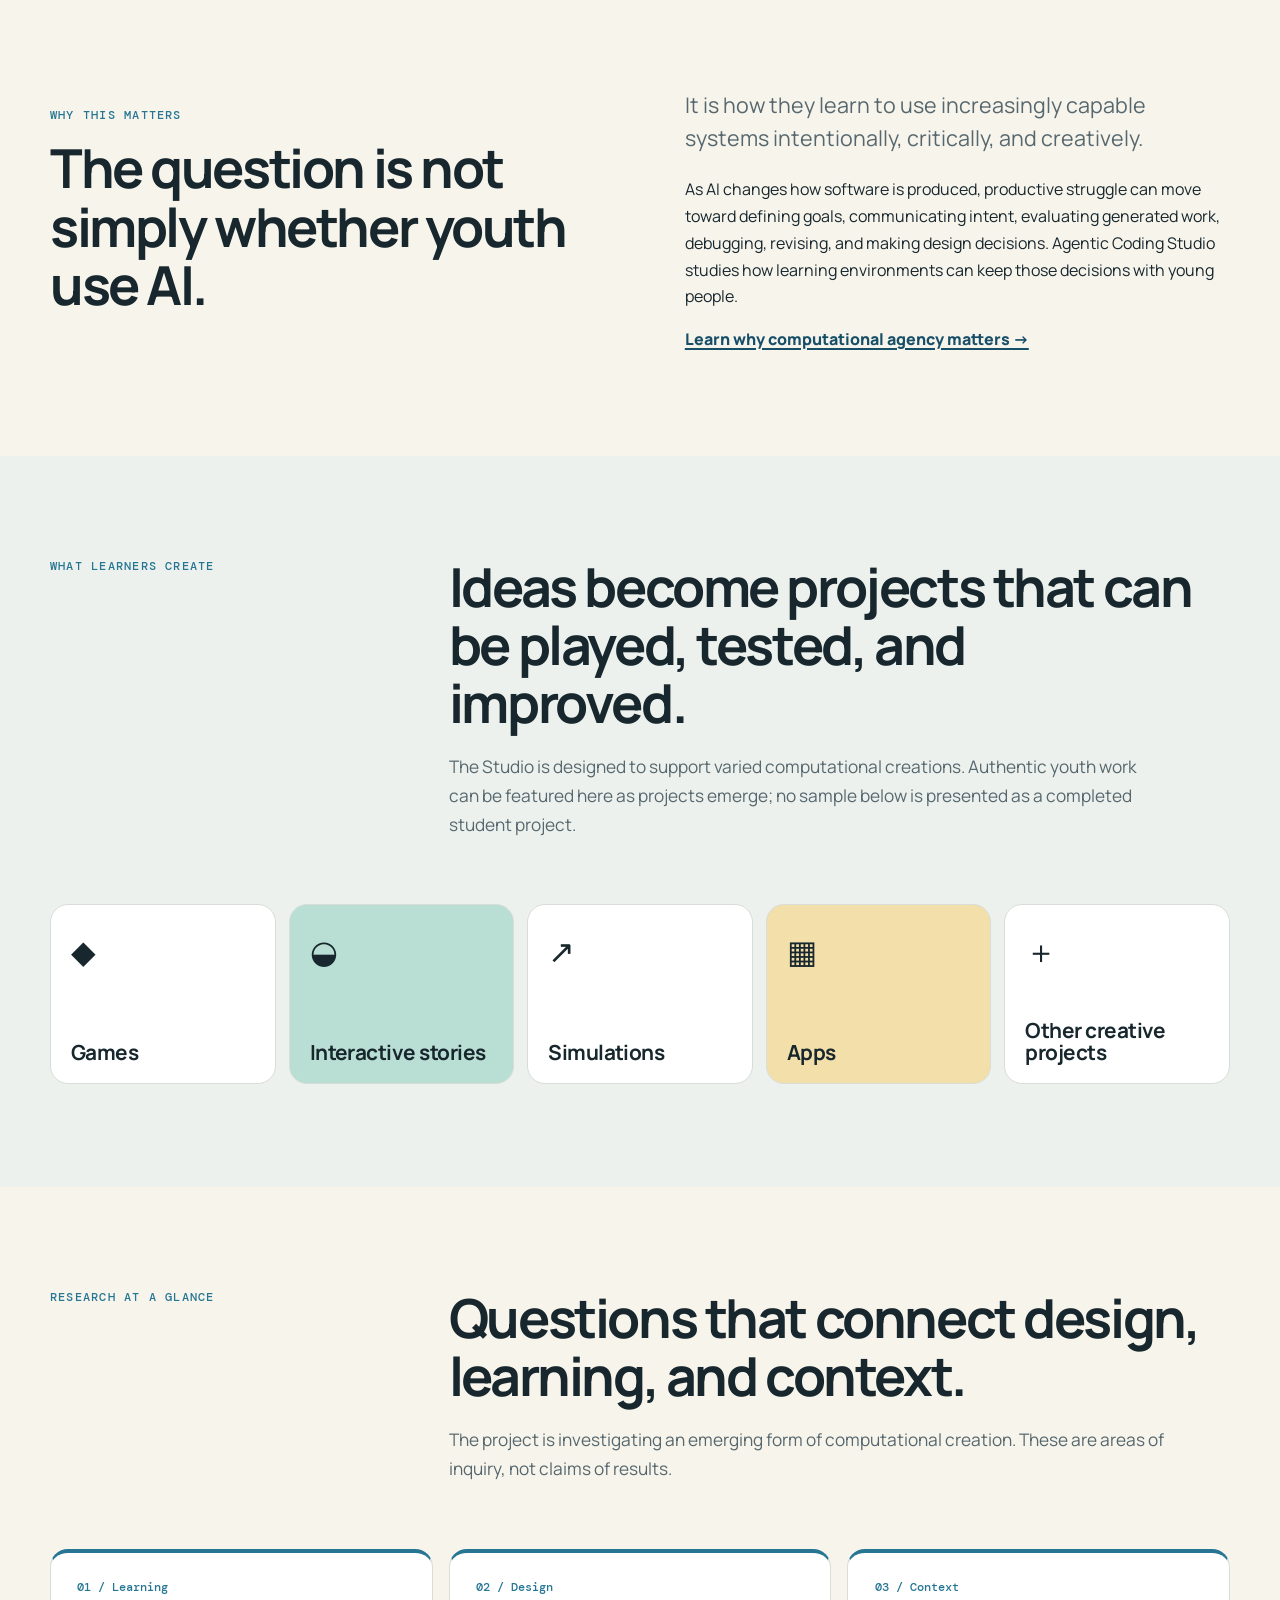
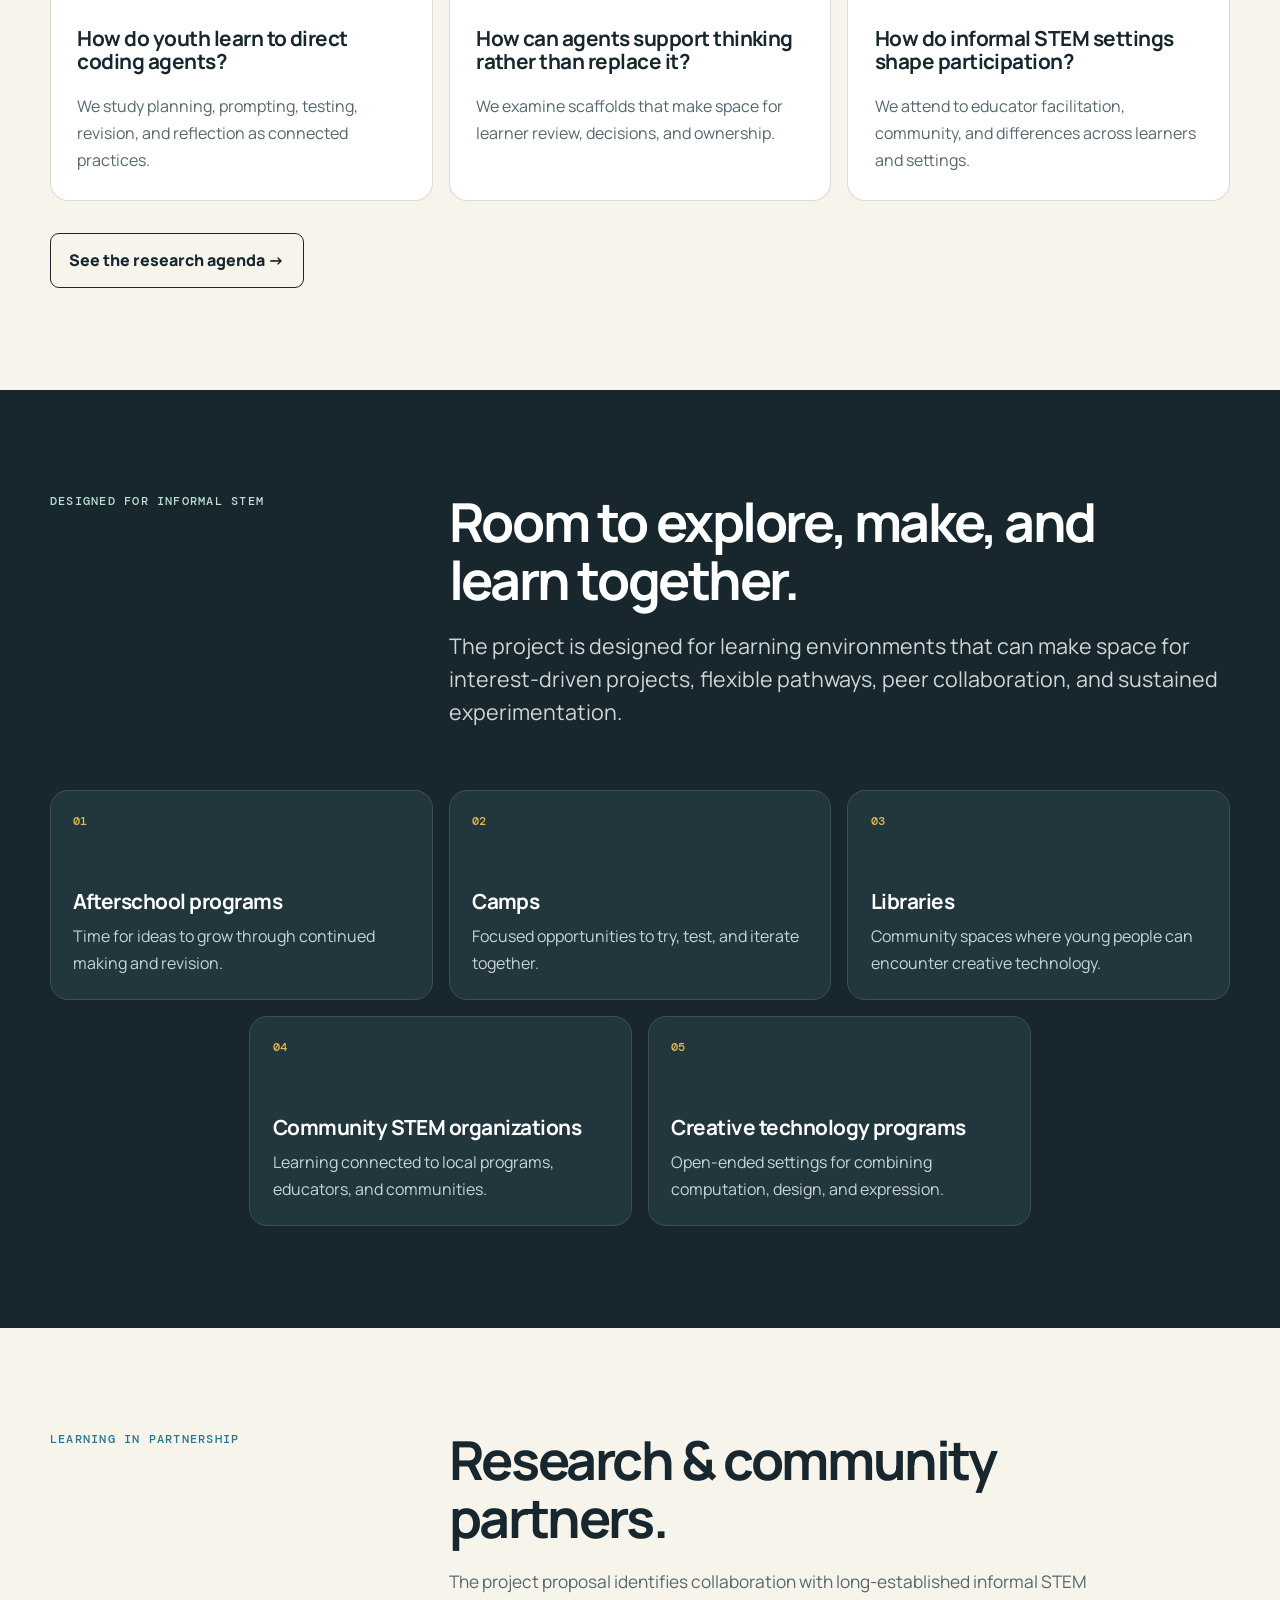
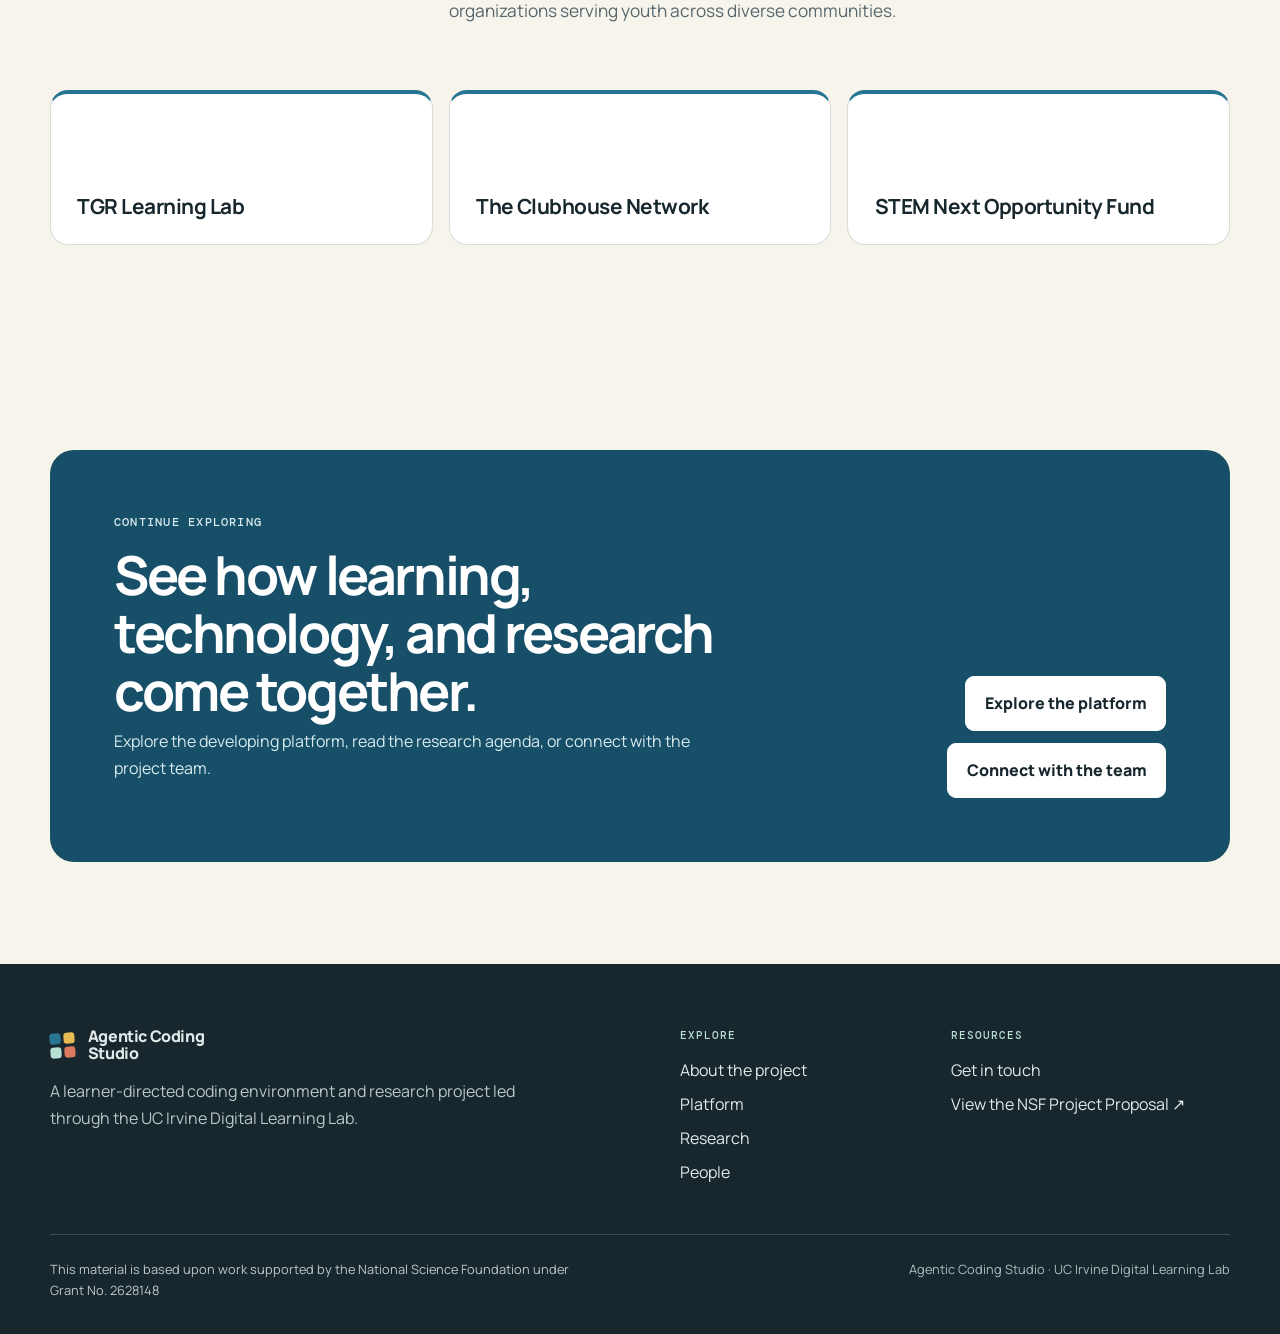
==== commit 516f2e52: "Refine homepage spacing and learning contexts" ====
--- a/index.html
+++ b/index.html
@@ -1,10 +1,10 @@
 <!doctype html><html lang="en"><head><meta charset="utf-8"><meta name="viewport" content="width=device-width,initial-scale=1"><meta name="description" content="Agentic Coding Studio explores how young people direct, test, and refine computational work with AI coding agents."><title>Home | Agentic Coding Studio</title><link rel="stylesheet" href="assets/styles.css"></head><body><a class="skip-link" href="#main">Skip to main content</a>
 <header class="site-header"><div class="container nav-wrap"><a class="brand" href="index.html" aria-label="Agentic Coding Studio home"><span class="brand-mark" aria-hidden="true"><i></i><i></i><i></i><i></i></span><span>Agentic Coding<br>Studio</span></a><button class="menu-button" type="button" aria-expanded="false" aria-controls="site-nav">Menu</button><nav aria-label="Primary"><ul class="nav-list" id="site-nav"><li><a href="index.html" aria-current="page">Home</a></li><li><a href="about.html">About</a></li><li><a href="platform.html">Platform</a></li><li><a href="research.html">Research</a></li><li><a href="people.html">People</a></li><li><a class="contact-link" href="contact.html">Get in touch</a></li></ul></nav></div></header><main id="main">
 <section class="hero hero-home"><div class="container hero-grid"><div><p class="kicker">A UC Irvine Digital Learning Lab research project</p><h1>Agentic Coding <span>Studio</span></h1><p class="lede"><strong>Learning to create, think, and code with AI agents.</strong> A research-based learning environment investigating how youth plan, prompt, test, revise, and create computational projects—while keeping human judgment in charge.</p><div class="actions"><a class="button" href="platform.html">Explore the Platform <span aria-hidden="true">→</span></a><a class="button secondary" href="research.html">Explore the Research</a></div></div><div class="hero-art" role="img" aria-label="Learner at the center of an iterative goal, plan, and test cycle"><div class="orbit"></div><div class="block one">01 / Define intent</div><div class="block two">02 / Review the plan</div><div class="block three">03 / Test + refine</div></div></div></section>
-<section class="section-dark"><div class="container cycle-wrap"><div class="section-head"><p class="eyebrow">What is agentic coding?</p><div><h2>Working with an agent. Remaining the author.</h2><p class="lede">Learners communicate what they want to make, examine what the coding agent produces, test how it works, and guide the next revision. The agent can support the work; the learner remains responsible for its direction and quality.</p></div></div><ol class="cycle"><li>Idea</li><li>Plan</li><li>Prompt</li><li>Build</li><li>Test</li><li>Revise</li><li>Reflect</li></ol><p class="cycle-note">The cycle repeats as ideas and evidence reshape the project.</p></div></section>
+<section class="section-dark"><div class="container cycle-wrap"><div class="section-head"><p class="eyebrow">What is agentic coding?</p><div><h2>The learner gives direction. The agent helps build.</h2><p class="lede"><strong>Agentic coding is a way of making software by working back and forth with an AI coding agent.</strong> A learner explains what they want to create, then checks and guides the agent’s work. The agent can propose or change code, but the learner sets the goal, tests what was made, identifies problems, requests revisions, and remains responsible for the finished project.</p></div></div><ol class="cycle"><li>Idea</li><li>Plan</li><li>Prompt</li><li>Build</li><li>Test</li><li>Revise</li><li>Reflect</li></ol><p class="cycle-note">The cycle repeats as ideas and evidence reshape the project.</p></div></section>
 <section><div class="container split center"><div><p class="eyebrow">Why this matters</p><h2>The question is not simply whether youth use AI.</h2></div><div><p class="lede">It is how they learn to use increasingly capable systems intentionally, critically, and creatively.</p><p>As AI changes how software is produced, productive struggle can move toward defining goals, communicating intent, evaluating generated work, debugging, revising, and making design decisions. Agentic Coding Studio studies how learning environments can keep those decisions with young people.</p><a class="text-link" href="about.html">Learn why computational agency matters →</a></div></div></section>
 <section class="section-tint"><div class="container"><div class="section-head"><p class="eyebrow">What learners create</p><div><h2>Ideas become projects that can be played, tested, and improved.</h2><p class="section-intro">The Studio is designed to support varied computational creations. Authentic youth work can be featured here as projects emerge; no sample below is presented as a completed student project.</p></div></div><div class="project-grid"><article class="project-type"><span class="icon" aria-hidden="true">◆</span><h3>Games</h3></article><article class="project-type"><span class="icon" aria-hidden="true">◒</span><h3>Interactive stories</h3></article><article class="project-type"><span class="icon" aria-hidden="true">↗</span><h3>Simulations</h3></article><article class="project-type"><span class="icon" aria-hidden="true">▦</span><h3>Apps</h3></article><article class="project-type"><span class="icon" aria-hidden="true">＋</span><h3>Other creative projects</h3></article></div></div></section>
 <section><div class="container"><div class="section-head"><p class="eyebrow">Research at a glance</p><div><h2>Questions that connect design, learning, and context.</h2><p class="section-intro">The project is investigating an emerging form of computational creation. These are areas of inquiry, not claims of results.</p></div></div><div class="cards"><article class="card card-accent"><span class="number">01 / Learning</span><h3>How do youth learn to direct coding agents?</h3><p>We study planning, prompting, testing, revision, and reflection as connected practices.</p></article><article class="card card-accent"><span class="number">02 / Design</span><h3>How can agents support thinking rather than replace it?</h3><p>We examine scaffolds that make space for learner review, decisions, and ownership.</p></article><article class="card card-accent"><span class="number">03 / Context</span><h3>How do informal STEM settings shape participation?</h3><p>We attend to educator facilitation, community, and differences across learners and settings.</p></article></div><div class="actions"><a class="button secondary" href="research.html">See the research agenda →</a></div></div></section>
-<section class="section-dark"><div class="container split center"><div><p class="eyebrow">Designed for informal STEM</p><h2>Room to explore, make, and learn together.</h2><p>Informal settings can support interest-driven projects, flexible pathways, peer collaboration, and sustained experimentation beyond a conventional classroom curriculum.</p></div><div><ul class="setting-list"><li>Afterschool programs</li><li>Camps</li><li>Libraries</li><li>Community STEM organizations</li><li>Creative technology programs</li></ul></div></div></section>
+<section class="section-dark informal-section"><div class="container"><div class="section-head"><p class="eyebrow">Designed for informal STEM</p><div><h2>Room to explore, make, and learn together.</h2><p class="lede">The project is designed for learning environments that can make space for interest-driven projects, flexible pathways, peer collaboration, and sustained experimentation.</p></div></div><div class="setting-grid" aria-label="Informal STEM learning settings"><article class="setting-card"><span class="setting-num">01</span><div><h3>Afterschool programs</h3><p>Time for ideas to grow through continued making and revision.</p></div></article><article class="setting-card"><span class="setting-num">02</span><div><h3>Camps</h3><p>Focused opportunities to try, test, and iterate together.</p></div></article><article class="setting-card"><span class="setting-num">03</span><div><h3>Libraries</h3><p>Community spaces where young people can encounter creative technology.</p></div></article><article class="setting-card"><span class="setting-num">04</span><div><h3>Community STEM organizations</h3><p>Learning connected to local programs, educators, and communities.</p></div></article><article class="setting-card"><span class="setting-num">05</span><div><h3>Creative technology programs</h3><p>Open-ended settings for combining computation, design, and expression.</p></div></article></div></div></section>
 <section><div class="container"><div class="section-head"><p class="eyebrow">Learning in partnership</p><div><h2>Research &amp; community partners.</h2><p class="section-intro">The project proposal identifies collaboration with long-established informal STEM organizations serving youth across diverse communities.</p></div></div><div class="partner-grid"><article class="card partner"><h3>TGR Learning Lab</h3></article><article class="card partner"><h3>The Clubhouse Network</h3></article><article class="card partner"><h3>STEM Next Opportunity Fund</h3></article></div></div></section>
-<section><div class="container"><div class="cta-panel"><div><p class="eyebrow">Continue exploring</p><h2>See how learning, technology, and research come together.</h2><p>Explore the developing platform, read the research agenda, or connect with the project team.</p></div><div class="actions"><a class="button light" href="platform.html">Explore the platform</a><a class="button light" href="contact.html">Connect with the team</a></div></div></div></section></main><footer class="site-footer"><div class="container"><div class="footer-grid"><div><a class="brand" href="index.html"><span class="brand-mark" aria-hidden="true"><i></i><i></i><i></i><i></i></span><span>Agentic Coding<br>Studio</span></a><p>A learner-directed coding environment and research project led through the UC Irvine Digital Learning Lab.</p></div><div><div class="footer-label">Explore</div><ul><li><a href="about.html">About the project</a></li><li><a href="platform.html">Platform</a></li><li><a href="research.html">Research</a></li><li><a href="people.html">People</a></li></ul></div><div><div class="footer-label">Resources</div><ul><li><a href="contact.html">Get in touch</a></li><li><a href="https://drive.google.com/file/d/1i6zkVuX5a1_tt1JKTI5XqCLp001dNQ0z/view" target="_blank" rel="noopener">View the NSF Project Proposal <span aria-hidden="true">↗</span></a></li></ul></div></div><div class="footer-bottom"><p class="nsf">This material is based upon work supported by the National Science Foundation under Grant No. 2628148</p><span>Agentic Coding Studio · UC Irvine Digital Learning Lab</span></div></div></footer><script src="assets/site.js"></script></body></html>+<section><div class="container"><div class="cta-panel"><div><p class="eyebrow">Continue exploring</p><h2>See how learning, technology, and research come together.</h2><p>Explore the developing platform, read the research agenda, or connect with the project team.</p></div><div class="actions"><a class="button light" href="platform.html">Explore the platform</a><a class="button light" href="contact.html">Connect with the team</a></div></div></div></section></main><footer class="site-footer"><div class="container"><div class="footer-grid"><div><a class="brand" href="index.html"><span class="brand-mark" aria-hidden="true"><i></i><i></i><i></i><i></i></span><span>Agentic Coding<br>Studio</span></a><p>A learner-directed coding environment and research project led through the UC Irvine Digital Learning Lab.</p></div><div><div class="footer-label">Explore</div><ul><li><a href="about.html">About the project</a></li><li><a href="platform.html">Platform</a></li><li><a href="research.html">Research</a></li><li><a href="people.html">People</a></li></ul></div><div><div class="footer-label">Resources</div><ul><li><a href="contact.html">Get in touch</a></li><li><a href="https://drive.google.com/file/d/1i6zkVuX5a1_tt1JKTI5XqCLp001dNQ0z/view" target="_blank" rel="noopener">View the NSF Project Proposal <span aria-hidden="true">↗</span></a></li></ul></div></div><div class="footer-bottom"><p class="nsf">This material is based upon work supported by the National Science Foundation under Grant No. 2628148</p><span>Agentic Coding Studio · UC Irvine Digital Learning Lab</span></div></div></footer><script src="assets/site.js"></script></body></html>
--- a/assets/styles.css
+++ b/assets/styles.css
@@ -3,11 +3,11 @@
 :root{--ink:#17272d;--muted:#56676d;--paper:#f7f4ec;--white:#fff;--blue:#174f68;--blue-2:#267693;--mint:#b9ded3;--lime:#d9e58c;--gold:#e7ba54;--coral:#db795f;--line:#d8ddd8;--soft:#e9efec;--max:1180px;--radius:18px;--shadow:0 18px 50px rgba(23,39,45,.09)}
 *{box-sizing:border-box}html{scroll-behavior:smooth}body{margin:0;background:var(--paper);color:var(--ink);font:400 1rem/1.68 Manrope,Arial,sans-serif}a{color:inherit;text-underline-offset:.2em}p{margin-top:0}img,svg{max-width:100%}.container{width:min(calc(100% - 3rem),var(--max));margin-inline:auto}.narrow{max-width:780px}.skip-link{position:fixed;left:1rem;top:-5rem;z-index:100;background:var(--ink);color:white;padding:.75rem 1rem;border-radius:8px}.skip-link:focus{top:1rem}
 :focus-visible{outline:3px solid var(--gold);outline-offset:3px}.site-header{position:sticky;top:0;z-index:20;background:rgba(247,244,236,.94);backdrop-filter:blur(14px);border-bottom:1px solid transparent}.site-header.scrolled{border-color:var(--line);box-shadow:0 4px 20px #17272d0a}.nav-wrap{min-height:82px;display:flex;align-items:center;justify-content:space-between;gap:2rem}.brand{display:flex;align-items:center;gap:.8rem;text-decoration:none;font-weight:800;line-height:1.05;letter-spacing:-.025em}.brand-mark{display:grid;grid-template-columns:repeat(2,11px);gap:3px;transform:rotate(-4deg)}.brand-mark i{width:11px;height:11px;border-radius:3px;background:var(--blue-2)}.brand-mark i:nth-child(2){background:var(--gold)}.brand-mark i:nth-child(3){background:var(--mint)}.brand-mark i:nth-child(4){background:var(--coral)}.nav-list{display:flex;align-items:center;gap:.1rem;list-style:none;padding:0;margin:0}.nav-list a{display:block;padding:.6rem .72rem;border-radius:8px;text-decoration:none;font-size:.9rem;font-weight:700}.nav-list a:hover,.nav-list a:focus-visible{background:white}.nav-list a[aria-current=page]{color:var(--blue-2);box-shadow:inset 0 -2px var(--blue-2);border-radius:0}.nav-list .contact-link{margin-left:.45rem;background:var(--ink);color:white;padding:.68rem .95rem;border-radius:8px}.nav-list .contact-link:hover{background:var(--blue)}.menu-button{display:none;min-height:44px;border:1px solid var(--line);background:white;border-radius:9px;padding:.55rem .8rem;font:700 .9rem Manrope}
-.hero{padding:clamp(4.5rem,9vw,8rem) 0;overflow:hidden}.hero-home{min-height:calc(92vh - 82px);display:flex;align-items:center;position:relative;background:radial-gradient(circle at 88% 18%,rgba(185,222,211,.42),transparent 24%),linear-gradient(180deg,#faf8f2,transparent)}.hero-grid{display:grid;grid-template-columns:minmax(0,1.45fr) minmax(300px,.55fr);gap:4rem;align-items:center;width:100%}.kicker,.eyebrow{margin:0 0 1rem;color:var(--blue-2);font:500 .77rem/1.3 'DM Mono',monospace;text-transform:uppercase;letter-spacing:.1em}.kicker{display:inline-flex;gap:.55rem;align-items:center;color:var(--blue)}.kicker:before{content:'';width:24px;height:2px;background:var(--coral)}h1,h2,h3{margin-top:0;line-height:1.08;letter-spacing:-.045em}h1{font-size:clamp(3.4rem,7vw,6.8rem);max-width:980px;margin-bottom:1.5rem}h2{font-size:clamp(2.15rem,4.2vw,3.7rem);margin-bottom:1.25rem}h3{font-size:1.3rem;letter-spacing:-.025em}.hero-home h1{font-size:clamp(3.4rem,7.2vw,6.7rem)}.hero-home h1 span{color:var(--blue-2)}.lede{max-width:770px;color:var(--muted);font-size:clamp(1.08rem,2vw,1.34rem);line-height:1.55}.actions{display:flex;flex-wrap:wrap;gap:.75rem;margin-top:2rem}.button{display:inline-flex;align-items:center;justify-content:center;gap:.5rem;min-height:48px;padding:.82rem 1.15rem;border:1px solid var(--ink);border-radius:9px;background:var(--ink);color:white;text-decoration:none;font-weight:800}.button:hover{background:var(--blue);border-color:var(--blue)}.button.secondary{background:transparent;color:var(--ink)}.button.secondary:hover{background:white;border-color:var(--ink)}.button.light{background:white;color:var(--ink);border-color:white}.text-link{font-weight:800;color:var(--blue);text-decoration-thickness:2px}.hero-art{min-height:430px;position:relative}.orbit{position:absolute;inset:6%;border:2px dashed #9eaaa7;border-radius:48% 42% 52% 44%;transform:rotate(7deg)}.orbit:after{content:'Learner';position:absolute;inset:33%;display:grid;place-items:center;border-radius:50%;background:var(--ink);color:white;font:500 .8rem 'DM Mono';box-shadow:0 0 0 12px var(--paper)}.block{position:absolute;z-index:2;padding:1rem 1.1rem;border:2px solid var(--ink);border-radius:13px;background:white;box-shadow:6px 6px 0 var(--ink);font:500 .76rem 'DM Mono'}.block.one{top:6%;left:4%;background:var(--gold);transform:rotate(-5deg)}.block.two{top:36%;right:-2%;background:var(--mint);transform:rotate(4deg)}.block.three{bottom:8%;left:10%;background:var(--coral);transform:rotate(-2deg)}
+.hero{padding:clamp(4.5rem,9vw,8rem) 0;overflow:hidden}.hero-home{min-height:calc(92vh - 82px);display:flex;align-items:center;position:relative;background:radial-gradient(circle at 88% 18%,rgba(185,222,211,.42),transparent 24%),linear-gradient(180deg,#faf8f2,transparent)}.hero-home .container{width:min(calc(100% - clamp(2rem,10vw,9rem)),1240px)}.hero-grid{display:grid;grid-template-columns:minmax(0,1.45fr) minmax(300px,.55fr);gap:clamp(2.5rem,5vw,5rem);align-items:center;width:100%}.kicker,.eyebrow{margin:0 0 1rem;color:var(--blue-2);font:500 .77rem/1.3 'DM Mono',monospace;text-transform:uppercase;letter-spacing:.1em}.kicker{display:inline-flex;gap:.55rem;align-items:center;color:var(--blue)}.kicker:before{content:'';width:24px;height:2px;background:var(--coral)}h1,h2,h3{margin-top:0;line-height:1.08;letter-spacing:-.045em}h1{font-size:clamp(3.4rem,7vw,6.8rem);max-width:980px;margin-bottom:1.5rem}h2{font-size:clamp(2.15rem,4.2vw,3.7rem);margin-bottom:1.25rem}h3{font-size:1.3rem;letter-spacing:-.025em}.hero-home h1{font-size:clamp(3.4rem,7.2vw,6.7rem)}.hero-home h1 span{color:var(--blue-2)}.lede{max-width:770px;color:var(--muted);font-size:clamp(1.08rem,2vw,1.34rem);line-height:1.55}.actions{display:flex;flex-wrap:wrap;gap:.75rem;margin-top:2rem}.button{display:inline-flex;align-items:center;justify-content:center;gap:.5rem;min-height:48px;padding:.82rem 1.15rem;border:1px solid var(--ink);border-radius:9px;background:var(--ink);color:white;text-decoration:none;font-weight:800}.button:hover{background:var(--blue);border-color:var(--blue)}.button.secondary{background:transparent;color:var(--ink)}.button.secondary:hover{background:white;border-color:var(--ink)}.button.light{background:white;color:var(--ink);border-color:white}.text-link{font-weight:800;color:var(--blue);text-decoration-thickness:2px}.hero-art{min-height:430px;position:relative;margin-inline:1rem}.orbit{position:absolute;inset:6%;border:2px dashed #9eaaa7;border-radius:48% 42% 52% 44%;transform:rotate(7deg)}.orbit:after{content:'Learner';position:absolute;inset:33%;display:grid;place-items:center;border-radius:50%;background:var(--ink);color:white;font:500 .8rem 'DM Mono';box-shadow:0 0 0 12px var(--paper)}.block{position:absolute;z-index:2;padding:1rem 1.1rem;border:2px solid var(--ink);border-radius:13px;background:white;box-shadow:6px 6px 0 var(--ink);font:500 .76rem 'DM Mono'}.block.one{top:6%;left:4%;background:var(--gold);transform:rotate(-5deg)}.block.two{top:36%;right:2%;background:var(--mint);transform:rotate(4deg)}.block.three{bottom:8%;left:10%;background:var(--coral);transform:rotate(-2deg)}
 section{padding:clamp(4.5rem,8vw,7rem) 0}.section-tint{background:#edf1ed}.section-dark{background:var(--ink);color:white}.section-dark .eyebrow{color:var(--mint)}.section-dark .lede,.section-dark p{color:#ced8d8}.section-head{display:grid;grid-template-columns:.62fr 1.38fr;gap:3rem;margin-bottom:3rem}.section-head h2{max-width:760px}.section-intro{max-width:720px;color:var(--muted);font-size:1.08rem}.split{display:grid;grid-template-columns:1fr 1fr;gap:clamp(2.5rem,7vw,7rem);align-items:start}.split.center{align-items:center}.cards{display:grid;grid-template-columns:repeat(3,1fr);gap:1rem}.card{background:white;border:1px solid var(--line);border-radius:var(--radius);padding:1.65rem}.card p{color:var(--muted);margin-bottom:0}.card .number{display:block;margin-bottom:2rem;font:500 .76rem 'DM Mono';color:var(--blue-2)}.card-accent{border-top:4px solid var(--blue-2)}.card.dark{background:#21363d;border-color:#385058;color:white}.card.dark p{color:#c9d4d5}.quote-panel{padding:2rem;background:var(--gold);border-radius:var(--radius);font-size:1.3rem;font-weight:700;line-height:1.45;box-shadow:var(--shadow)}
-.cycle-wrap{position:relative}.cycle{list-style:none;padding:0;margin:2.5rem 0 0;display:grid;grid-template-columns:repeat(7,1fr);gap:.65rem;counter-reset:cycle}.cycle li{counter-increment:cycle;position:relative;min-height:145px;background:#22373e;border:1px solid #3b5057;border-radius:13px;padding:1rem;font-weight:700;display:flex;flex-direction:column;justify-content:space-between}.cycle li:before{content:'0' counter(cycle);color:var(--mint);font:500 .74rem 'DM Mono'}.cycle li:not(:last-child):after{content:'→';position:absolute;right:-.65rem;top:45%;z-index:2;color:var(--gold)}.cycle-note{margin:1.2rem 0 0;text-align:right;font:400 .78rem 'DM Mono';color:var(--mint)!important}.project-grid{display:grid;grid-template-columns:repeat(5,1fr);gap:.8rem}.project-type{min-height:180px;padding:1.25rem;border-radius:var(--radius);display:flex;flex-direction:column;justify-content:space-between;border:1px solid var(--line);background:white}.project-type:nth-child(2){background:var(--mint)}.project-type:nth-child(4){background:#f2dfa9}.project-type .icon{font-size:2rem}.project-type h3{margin-bottom:0}.setting-list,.pill-list{display:flex;flex-wrap:wrap;gap:.65rem;padding:0;list-style:none}.setting-list li,.pill-list li{border:1px solid var(--line);background:white;border-radius:99px;padding:.58rem .95rem;font-weight:700}.partner-grid{display:grid;grid-template-columns:repeat(3,1fr);gap:1rem}.partner{min-height:155px;display:flex;align-items:flex-end;border-top:4px solid var(--blue-2)}.partner h3{margin:0}.cta-panel{padding:clamp(2rem,5vw,4rem);border-radius:24px;background:var(--blue);color:white;display:grid;grid-template-columns:1.2fr .8fr;gap:2rem;align-items:end}.cta-panel h2{margin-bottom:.5rem}.cta-panel p{color:#d8ebef}.cta-panel .actions{justify-content:flex-end}
+.cycle-wrap{position:relative}.cycle{list-style:none;padding:0;margin:2.5rem 0 0;display:grid;grid-template-columns:repeat(7,1fr);gap:.65rem;counter-reset:cycle}.cycle li{counter-increment:cycle;position:relative;min-height:145px;background:#22373e;border:1px solid #3b5057;border-radius:13px;padding:1rem;font-weight:700;display:flex;flex-direction:column;justify-content:space-between}.cycle li:before{content:'0' counter(cycle);color:var(--mint);font:500 .74rem 'DM Mono'}.cycle li:not(:last-child):after{content:'→';position:absolute;right:-.65rem;top:45%;z-index:2;color:var(--gold)}.cycle-note{margin:1.2rem 0 0;text-align:right;font:400 .78rem 'DM Mono';color:var(--mint)!important}.project-grid{display:grid;grid-template-columns:repeat(5,1fr);gap:.8rem}.project-type{min-height:180px;padding:1.25rem;border-radius:var(--radius);display:flex;flex-direction:column;justify-content:space-between;border:1px solid var(--line);background:white}.project-type:nth-child(2){background:var(--mint)}.project-type:nth-child(4){background:#f2dfa9}.project-type .icon{font-size:2rem}.project-type h3{margin-bottom:0}.setting-list,.pill-list{display:flex;flex-wrap:wrap;gap:.65rem;padding:0;list-style:none}.setting-list li,.pill-list li{border:1px solid var(--line);background:white;border-radius:99px;padding:.58rem .95rem;font-weight:700}.informal-section .section-head{margin-bottom:2.5rem}.setting-grid{display:grid;grid-template-columns:repeat(6,1fr);gap:1rem}.setting-card{grid-column:span 2;min-height:210px;padding:1.4rem;border:1px solid #3b5057;border-radius:var(--radius);background:#21363d;display:flex;flex-direction:column;justify-content:space-between}.setting-card:nth-child(4){grid-column:2/span 2}.setting-card h3{margin:0 0 .65rem;color:white}.setting-card p{margin:0;color:#c9d4d5}.setting-num{color:var(--gold);font:500 .75rem 'DM Mono'}.partner-grid{display:grid;grid-template-columns:repeat(3,1fr);gap:1rem}.partner{min-height:155px;display:flex;align-items:flex-end;border-top:4px solid var(--blue-2)}.partner h3{margin:0}.cta-panel{padding:clamp(2rem,5vw,4rem);border-radius:24px;background:var(--blue);color:white;display:grid;grid-template-columns:1.2fr .8fr;gap:2rem;align-items:end}.cta-panel h2{margin-bottom:.5rem}.cta-panel p{color:#d8ebef}.cta-panel .actions{justify-content:flex-end}
 .page-hero{padding-bottom:clamp(3.5rem,7vw,6rem);border-bottom:1px solid var(--line);background:linear-gradient(135deg,rgba(185,222,211,.18),transparent 50%)}.page-hero h1{font-size:clamp(3rem,6vw,5.5rem)}.page-meta{margin-top:2rem;display:flex;gap:1rem;flex-wrap:wrap;color:var(--muted);font:500 .76rem 'DM Mono';text-transform:uppercase}.principles{display:grid;grid-template-columns:repeat(2,1fr);gap:1rem}.principle{padding:1.6rem;border-left:4px solid var(--coral);background:white}.principle:nth-child(2n){border-color:var(--mint)}.principle h3{margin-bottom:.5rem}.question-list{list-style:none;padding:0;margin:0}.question-list li{display:grid;grid-template-columns:42px 1fr;gap:1rem;padding:1.15rem 0;border-bottom:1px solid var(--line);font-weight:700}.question-list li:before{content:'?';width:32px;height:32px;display:grid;place-items:center;border-radius:50%;background:var(--mint);font:500 1rem 'DM Mono'}.feature{display:grid;grid-template-columns:70px 1fr;gap:1.5rem;padding:2.5rem 0;border-top:1px solid var(--line)}.feature:last-child{border-bottom:1px solid var(--line)}.feature-num{width:52px;height:52px;display:grid;place-items:center;background:var(--mint);border-radius:12px;font:500 .78rem 'DM Mono'}.status{display:inline-block;margin-bottom:.8rem;color:var(--blue);background:#dcebea;border-radius:99px;padding:.32rem .68rem;font:500 .68rem 'DM Mono';text-transform:uppercase;letter-spacing:.06em}.status.gold{background:#f2e4bd}.platform-diagram{background:white;border:1px solid var(--line);border-radius:22px;padding:2rem;box-shadow:var(--shadow)}.diagram-row{display:grid;grid-template-columns:1fr auto 1fr;align-items:center;gap:.8rem}.diagram-box{min-height:135px;padding:1.2rem;border-radius:14px;background:var(--soft)}.diagram-box:last-child{background:var(--mint)}.diagram-center{font-size:1.5rem;color:var(--blue)}.foundation-grid{display:grid;grid-template-columns:repeat(4,1fr);gap:1rem}.evidence-grid{display:grid;grid-template-columns:repeat(3,1fr);gap:1rem}.evidence{border-top:3px solid var(--gold);padding-top:1rem}.timeline{display:grid;grid-template-columns:repeat(2,1fr);gap:1rem}.phase{border-left:4px solid var(--gold);padding:1.6rem;background:white;border-radius:0 14px 14px 0}.phase.future{border-color:var(--mint)}.people-grid{display:grid;grid-template-columns:repeat(2,1fr);gap:1rem}.person{min-height:245px;display:flex;flex-direction:column;justify-content:space-between}.person .role{color:var(--blue-2);font:500 .73rem 'DM Mono';text-transform:uppercase;letter-spacing:.05em}.person h3{font-size:1.55rem}.advisors{display:grid;grid-template-columns:repeat(4,1fr);gap:1rem}.advisor{border-top:3px solid var(--ink);padding:1.2rem 0}.placeholder{border:2px dashed #a7b0ad;border-radius:var(--radius);padding:2rem;background:rgba(255,255,255,.55)}.todo{font:500 .72rem 'DM Mono';color:var(--blue-2);text-transform:uppercase}.contact-paths{display:grid;grid-template-columns:repeat(2,1fr);gap:1rem}.contact-path{padding:1.5rem;background:white;border-radius:var(--radius);border:1px solid var(--line)}
 .site-footer{background:var(--ink);color:white;padding:4rem 0 2rem}.footer-grid{display:grid;grid-template-columns:1.5fr .6fr .7fr;gap:2rem}.site-footer .brand{max-width:220px;margin-bottom:1rem}.site-footer p{color:#b9c7c9;max-width:520px}.site-footer ul{list-style:none;padding:0;margin:0}.site-footer li+li{margin-top:.45rem}.site-footer a{color:#e2e9e9;text-decoration:none}.site-footer a:hover{text-decoration:underline;color:var(--mint)}.footer-label{font:500 .7rem 'DM Mono';text-transform:uppercase;color:var(--mint);letter-spacing:.09em;margin-bottom:.9rem}.footer-bottom{border-top:1px solid #3b4c52;margin-top:3rem;padding-top:1.5rem;display:grid;grid-template-columns:1fr auto;gap:2rem;font-size:.8rem;color:#aebdc0}.nsf{max-width:720px;margin:0!important;color:#bcc8ca!important}
-@media(max-width:950px){.menu-button{display:block}.nav-list{display:none;position:absolute;top:72px;left:1.5rem;right:1.5rem;flex-direction:column;align-items:stretch;background:white;border:1px solid var(--line);padding:.75rem;border-radius:12px;box-shadow:var(--shadow)}.nav-list.open{display:flex}.nav-list .contact-link{margin-left:0}.nav-list a[aria-current=page]{box-shadow:none;background:var(--soft);border-radius:8px}.hero-grid,.split,.section-head,.cta-panel{grid-template-columns:1fr}.hero-art{min-height:340px;max-width:510px;width:100%;margin:auto}.cycle{grid-template-columns:repeat(4,1fr)}.cycle li:not(:last-child):after{display:none}.cards,.evidence-grid{grid-template-columns:repeat(2,1fr)}.project-grid{grid-template-columns:repeat(3,1fr)}.foundation-grid{grid-template-columns:repeat(2,1fr)}.cta-panel .actions{justify-content:flex-start}.footer-grid{grid-template-columns:1fr 1fr}.footer-grid>div:first-child{grid-column:1/-1}}
-@media(max-width:620px){.container{width:min(calc(100% - 1.5rem),var(--max))}.nav-wrap{min-height:72px}.brand{font-size:.9rem}h1,.hero-home h1{font-size:clamp(2.8rem,14vw,4rem)}.hero{padding:3.7rem 0}.hero-home{min-height:auto}.hero-grid{gap:1rem}.hero-art{min-height:290px}.block{padding:.75rem;font-size:.66rem}.cycle,.cards,.project-grid,.partner-grid,.principles,.foundation-grid,.evidence-grid,.timeline,.people-grid,.advisors,.contact-paths,.footer-grid{grid-template-columns:1fr}.cycle li{min-height:95px}.project-type{min-height:125px}.feature{grid-template-columns:1fr;gap:.5rem}.section-head{gap:.4rem}.card{padding:1.35rem}.footer-grid>div:first-child{grid-column:auto}.footer-bottom{grid-template-columns:1fr}.diagram-row{grid-template-columns:1fr}.diagram-center{text-align:center;transform:rotate(90deg)}}
+@media(max-width:950px){.menu-button{display:block}.nav-list{display:none;position:absolute;top:72px;left:1.5rem;right:1.5rem;flex-direction:column;align-items:stretch;background:white;border:1px solid var(--line);padding:.75rem;border-radius:12px;box-shadow:var(--shadow)}.nav-list.open{display:flex}.nav-list .contact-link{margin-left:0}.nav-list a[aria-current=page]{box-shadow:none;background:var(--soft);border-radius:8px}.hero-grid,.split,.section-head,.cta-panel{grid-template-columns:1fr}.hero-art{min-height:340px;max-width:510px;width:calc(100% - 2rem);margin:auto}.cycle{grid-template-columns:repeat(4,1fr)}.cycle li:not(:last-child):after{display:none}.cards,.evidence-grid{grid-template-columns:repeat(2,1fr)}.project-grid{grid-template-columns:repeat(3,1fr)}.setting-grid{grid-template-columns:repeat(2,1fr)}.setting-card,.setting-card:nth-child(4){grid-column:auto}.foundation-grid{grid-template-columns:repeat(2,1fr)}.cta-panel .actions{justify-content:flex-start}.footer-grid{grid-template-columns:1fr 1fr}.footer-grid>div:first-child{grid-column:1/-1}}
+@media(max-width:620px){.container{width:min(calc(100% - 2rem),var(--max))}.hero-home .container{width:calc(100% - 2rem)}.nav-wrap{min-height:72px}.brand{font-size:.9rem}h1,.hero-home h1{font-size:clamp(2.8rem,14vw,4rem)}.hero{padding:3.7rem 0}.hero-home{min-height:auto}.hero-grid{gap:1rem}.hero-art{min-height:290px}.block{padding:.75rem;font-size:.66rem}.cycle,.cards,.project-grid,.partner-grid,.setting-grid,.principles,.foundation-grid,.evidence-grid,.timeline,.people-grid,.advisors,.contact-paths,.footer-grid{grid-template-columns:1fr}.cycle li{min-height:95px}.project-type{min-height:125px}.setting-card{min-height:165px}.feature{grid-template-columns:1fr;gap:.5rem}.section-head{gap:.4rem}.card{padding:1.35rem}.footer-grid>div:first-child{grid-column:auto}.footer-bottom{grid-template-columns:1fr}.diagram-row{grid-template-columns:1fr}.diagram-center{text-align:center;transform:rotate(90deg)}}
 @media(prefers-reduced-motion:reduce){html{scroll-behavior:auto}}
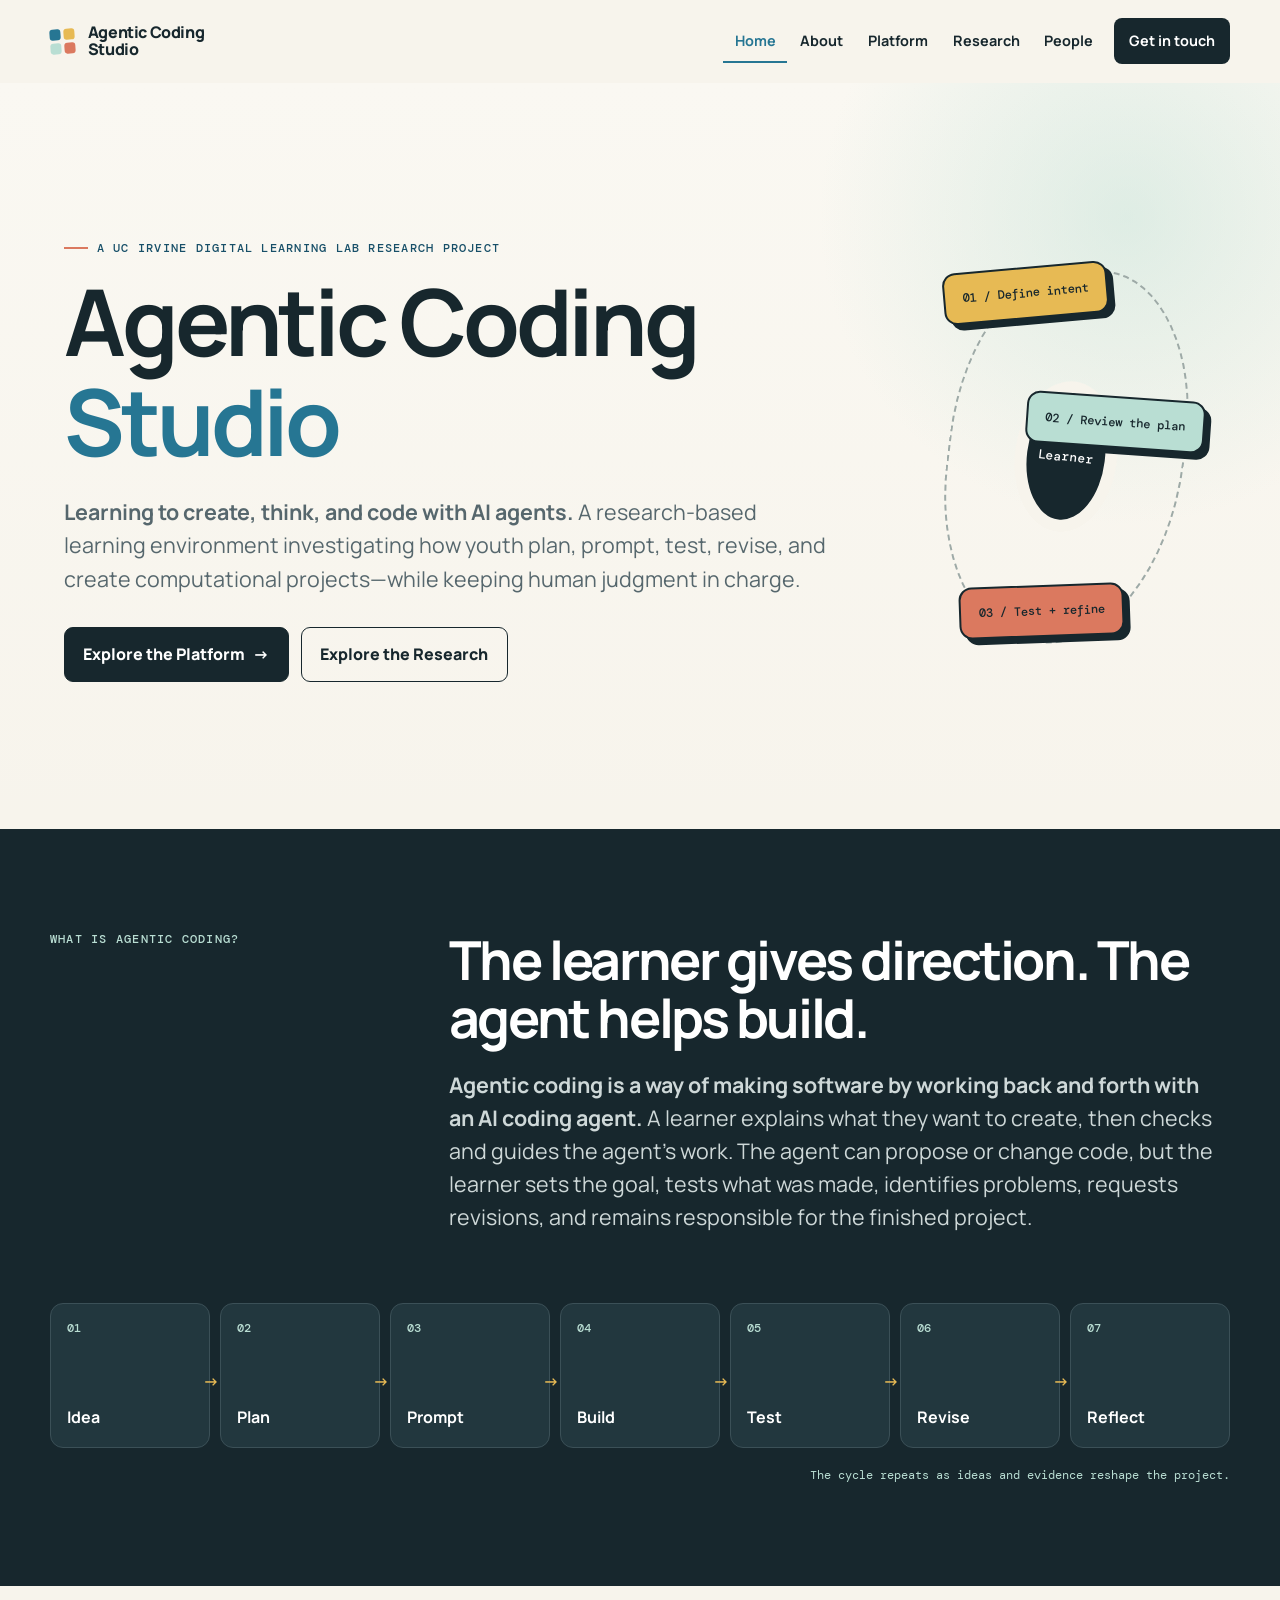
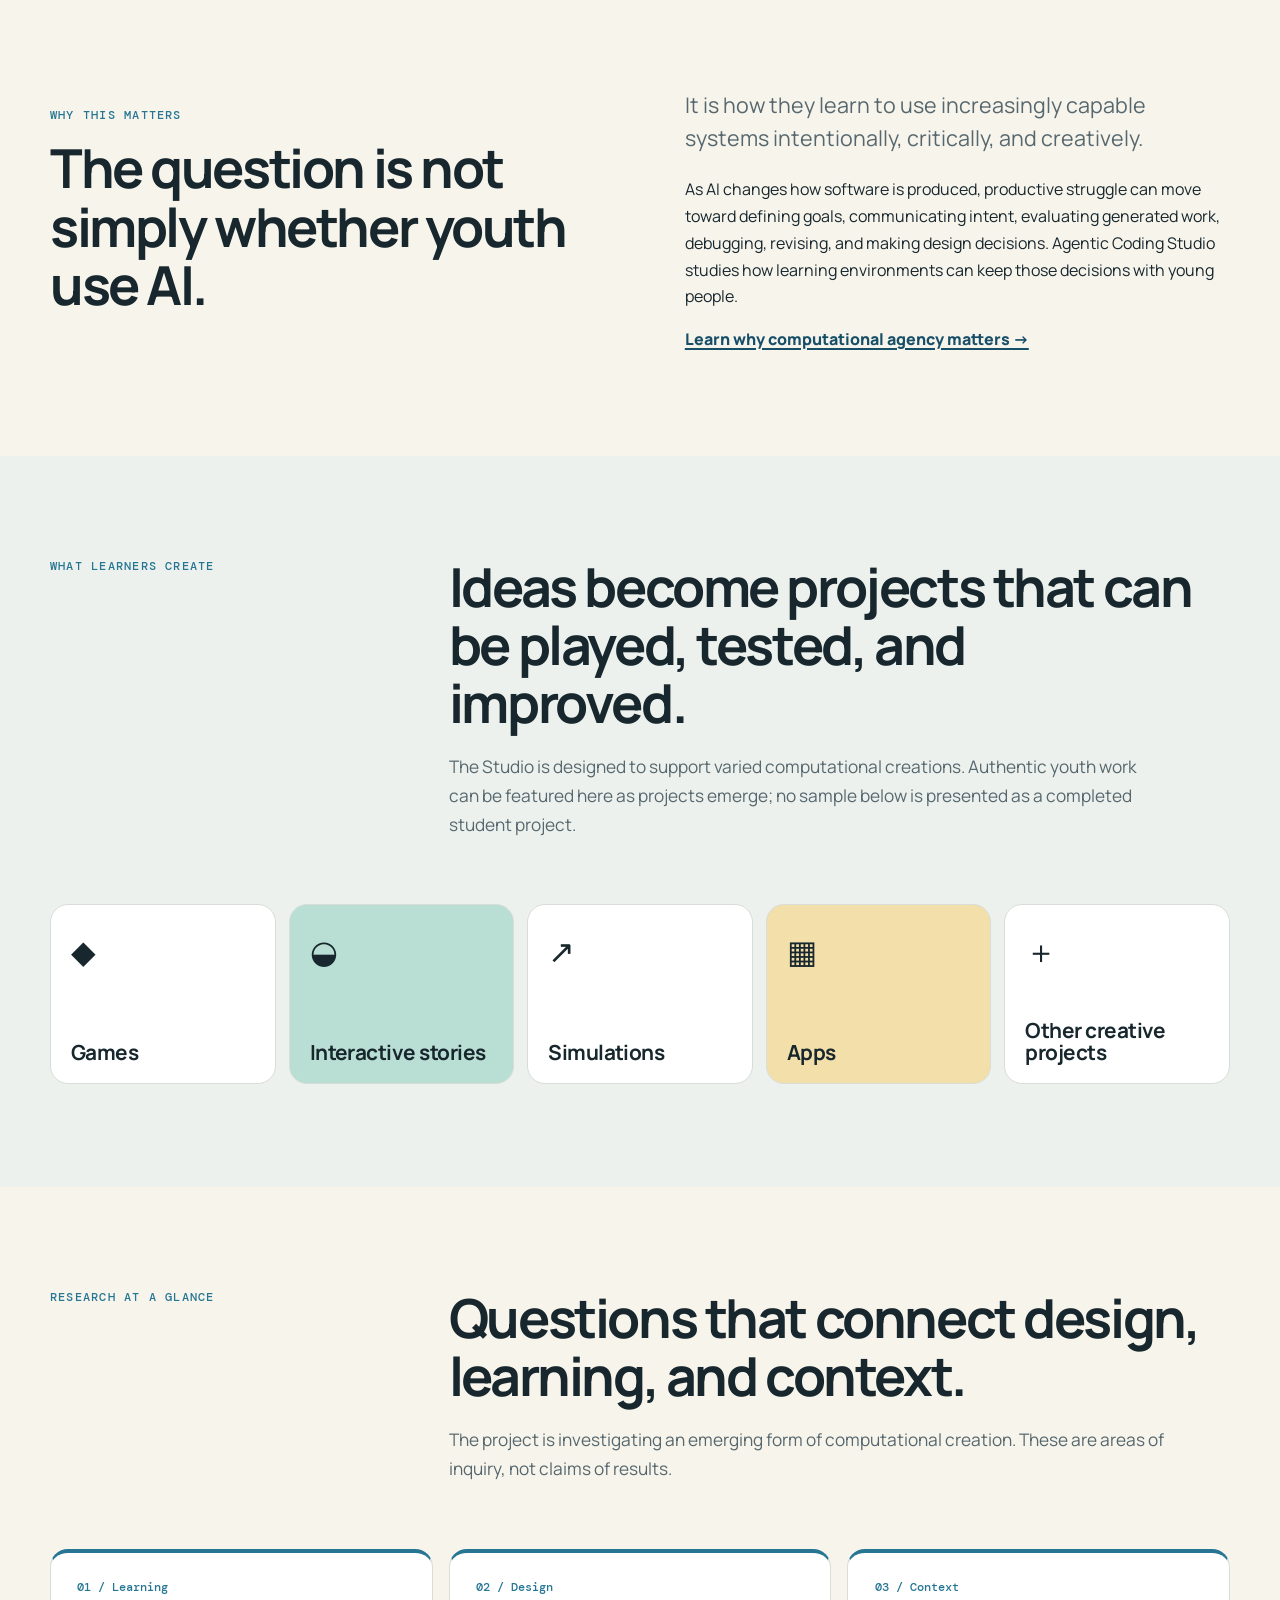
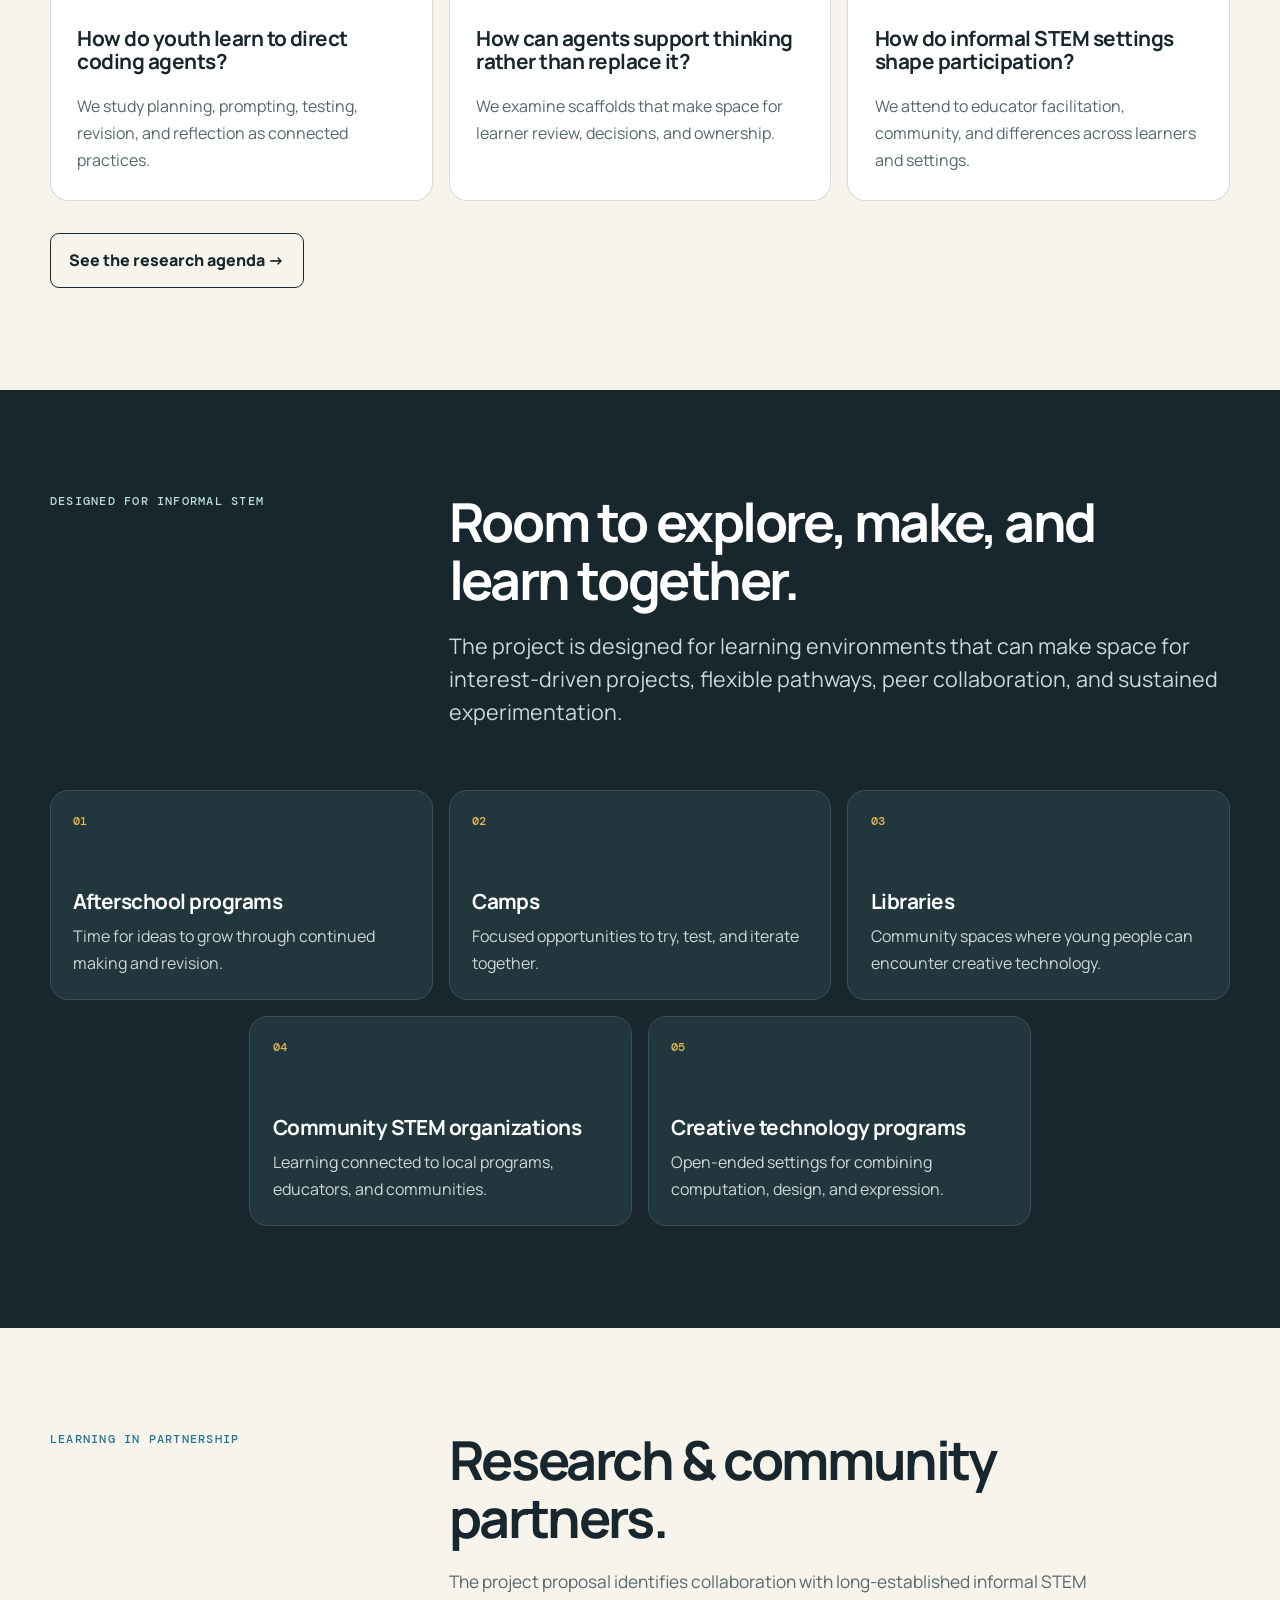
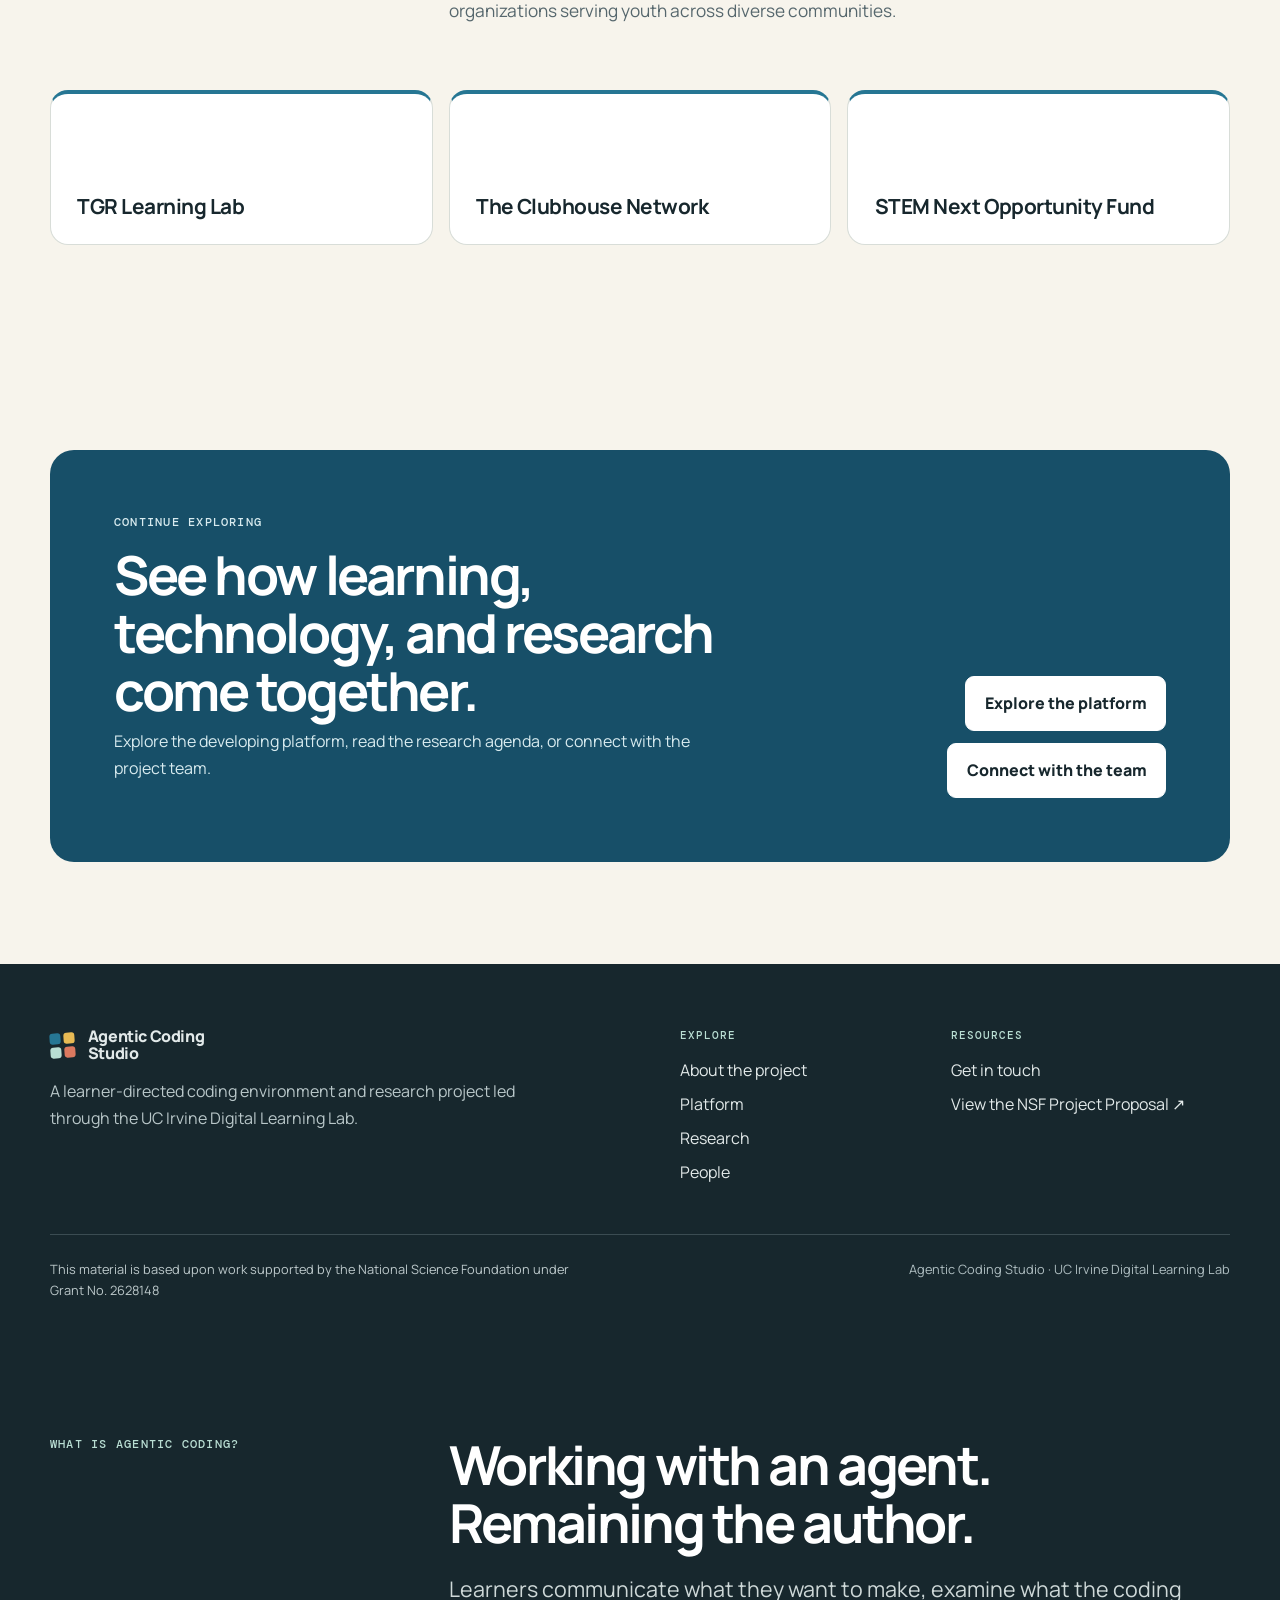
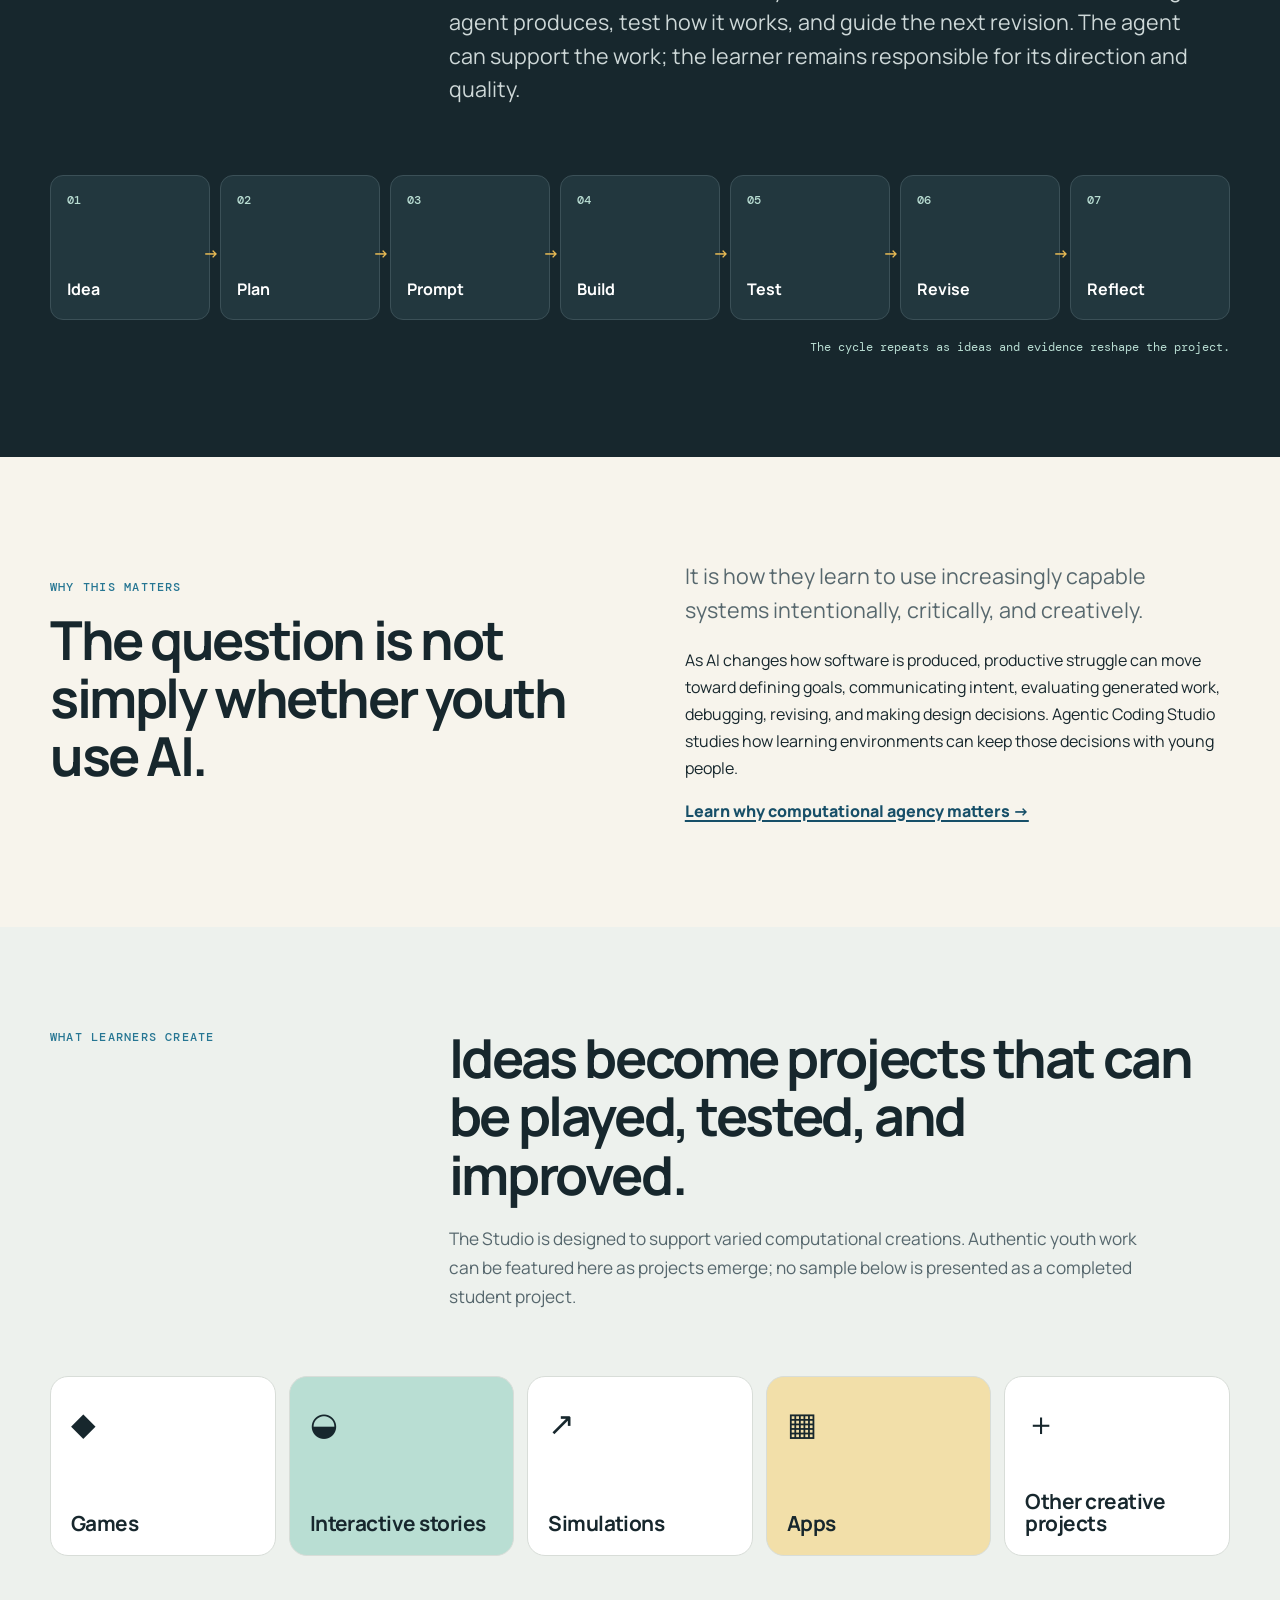
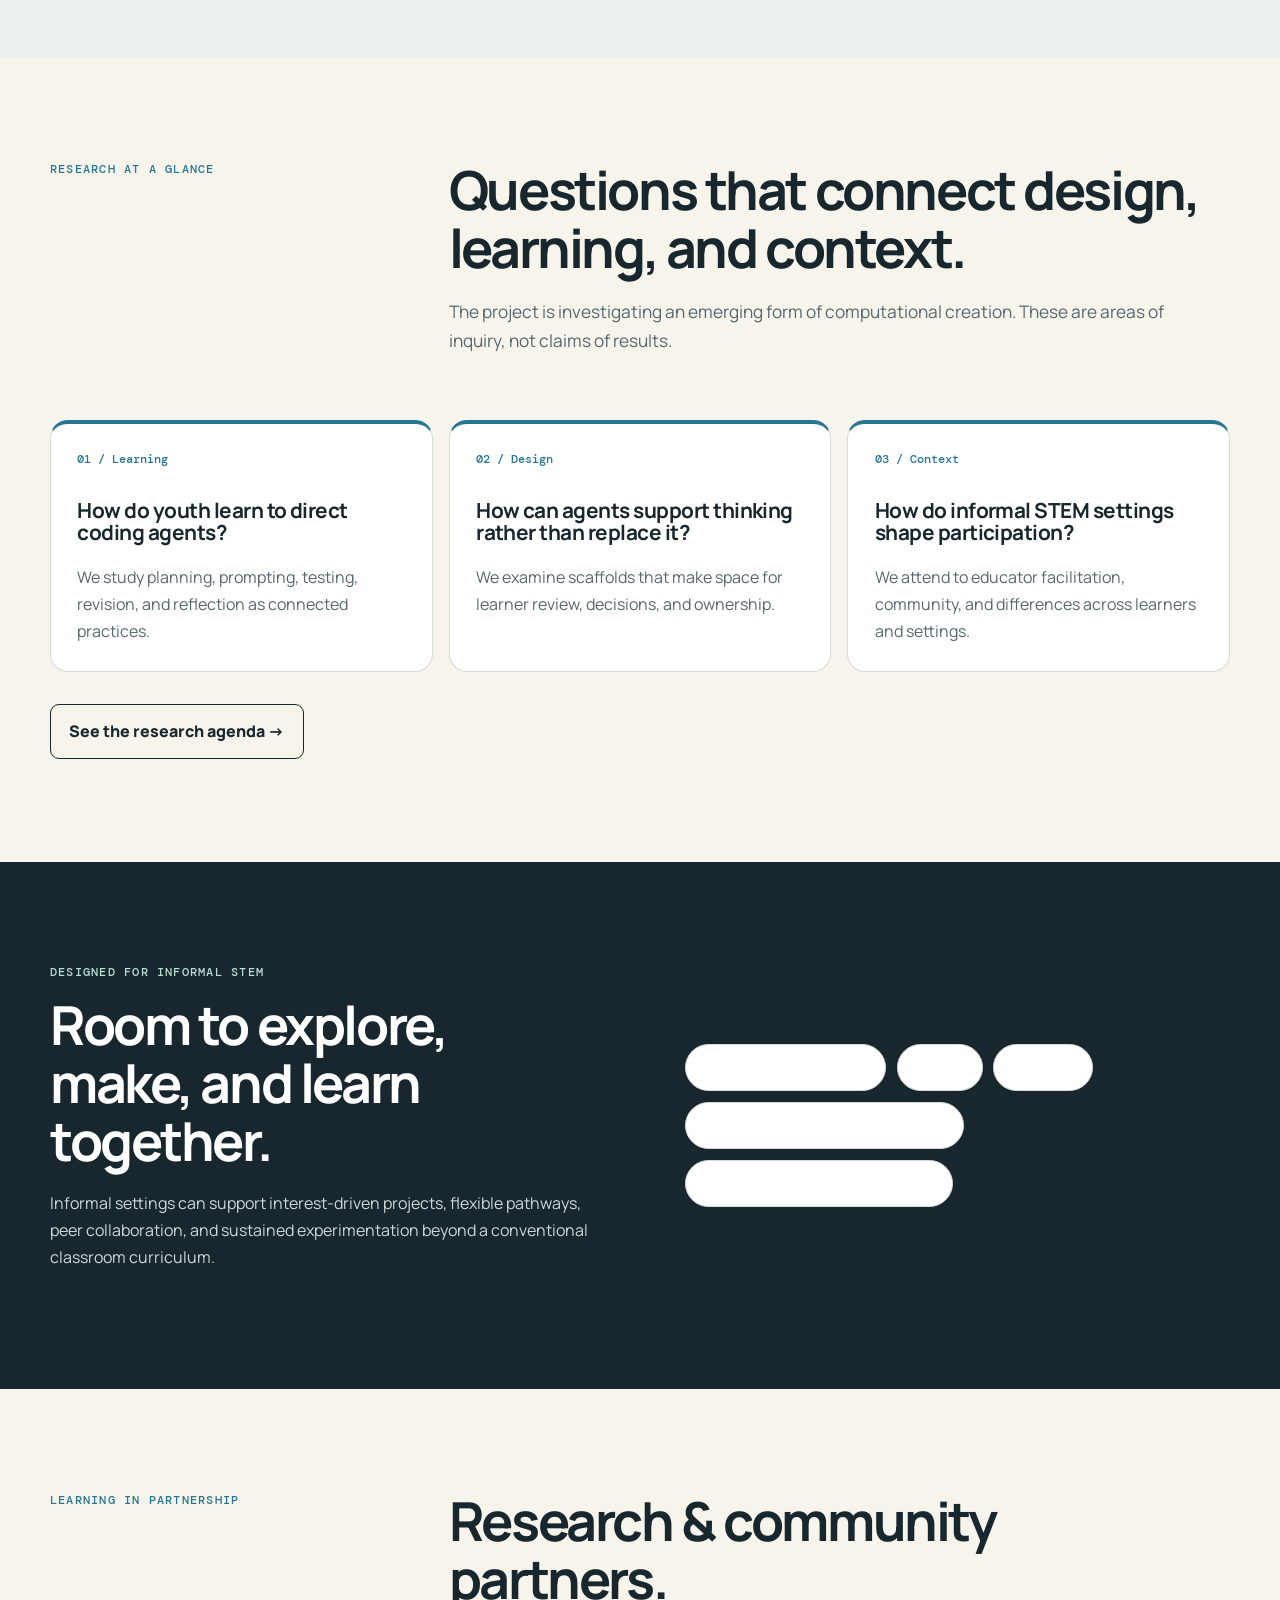
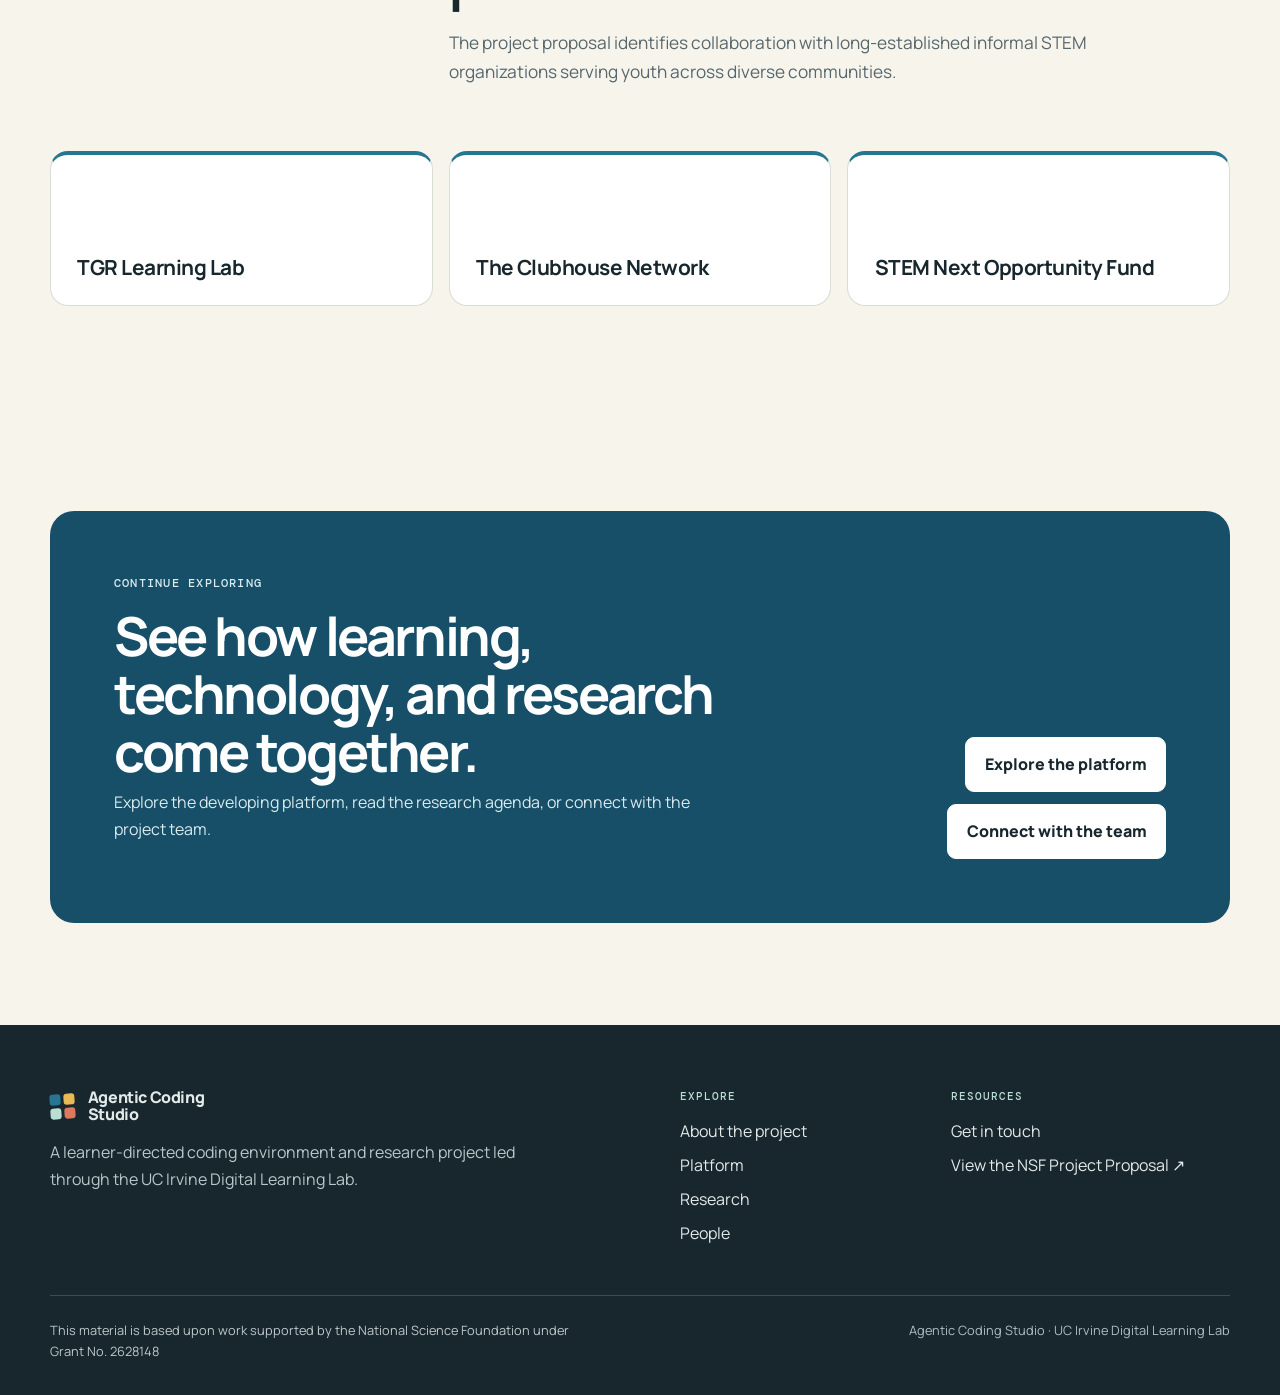
==== commit b41ac783: "Merge branch 'main' into codex/improve-agentic-coding-studio-website-z2cn1k" ====
--- a/index.html
+++ b/index.html
@@ -8,3 +8,10 @@
 <section class="section-dark informal-section"><div class="container"><div class="section-head"><p class="eyebrow">Designed for informal STEM</p><div><h2>Room to explore, make, and learn together.</h2><p class="lede">The project is designed for learning environments that can make space for interest-driven projects, flexible pathways, peer collaboration, and sustained experimentation.</p></div></div><div class="setting-grid" aria-label="Informal STEM learning settings"><article class="setting-card"><span class="setting-num">01</span><div><h3>Afterschool programs</h3><p>Time for ideas to grow through continued making and revision.</p></div></article><article class="setting-card"><span class="setting-num">02</span><div><h3>Camps</h3><p>Focused opportunities to try, test, and iterate together.</p></div></article><article class="setting-card"><span class="setting-num">03</span><div><h3>Libraries</h3><p>Community spaces where young people can encounter creative technology.</p></div></article><article class="setting-card"><span class="setting-num">04</span><div><h3>Community STEM organizations</h3><p>Learning connected to local programs, educators, and communities.</p></div></article><article class="setting-card"><span class="setting-num">05</span><div><h3>Creative technology programs</h3><p>Open-ended settings for combining computation, design, and expression.</p></div></article></div></div></section>
 <section><div class="container"><div class="section-head"><p class="eyebrow">Learning in partnership</p><div><h2>Research &amp; community partners.</h2><p class="section-intro">The project proposal identifies collaboration with long-established informal STEM organizations serving youth across diverse communities.</p></div></div><div class="partner-grid"><article class="card partner"><h3>TGR Learning Lab</h3></article><article class="card partner"><h3>The Clubhouse Network</h3></article><article class="card partner"><h3>STEM Next Opportunity Fund</h3></article></div></div></section>
 <section><div class="container"><div class="cta-panel"><div><p class="eyebrow">Continue exploring</p><h2>See how learning, technology, and research come together.</h2><p>Explore the developing platform, read the research agenda, or connect with the project team.</p></div><div class="actions"><a class="button light" href="platform.html">Explore the platform</a><a class="button light" href="contact.html">Connect with the team</a></div></div></div></section></main><footer class="site-footer"><div class="container"><div class="footer-grid"><div><a class="brand" href="index.html"><span class="brand-mark" aria-hidden="true"><i></i><i></i><i></i><i></i></span><span>Agentic Coding<br>Studio</span></a><p>A learner-directed coding environment and research project led through the UC Irvine Digital Learning Lab.</p></div><div><div class="footer-label">Explore</div><ul><li><a href="about.html">About the project</a></li><li><a href="platform.html">Platform</a></li><li><a href="research.html">Research</a></li><li><a href="people.html">People</a></li></ul></div><div><div class="footer-label">Resources</div><ul><li><a href="contact.html">Get in touch</a></li><li><a href="https://drive.google.com/file/d/1i6zkVuX5a1_tt1JKTI5XqCLp001dNQ0z/view" target="_blank" rel="noopener">View the NSF Project Proposal <span aria-hidden="true">↗</span></a></li></ul></div></div><div class="footer-bottom"><p class="nsf">This material is based upon work supported by the National Science Foundation under Grant No. 2628148</p><span>Agentic Coding Studio · UC Irvine Digital Learning Lab</span></div></div></footer><script src="assets/site.js"></script></body></html>
+<section class="section-dark"><div class="container cycle-wrap"><div class="section-head"><p class="eyebrow">What is agentic coding?</p><div><h2>Working with an agent. Remaining the author.</h2><p class="lede">Learners communicate what they want to make, examine what the coding agent produces, test how it works, and guide the next revision. The agent can support the work; the learner remains responsible for its direction and quality.</p></div></div><ol class="cycle"><li>Idea</li><li>Plan</li><li>Prompt</li><li>Build</li><li>Test</li><li>Revise</li><li>Reflect</li></ol><p class="cycle-note">The cycle repeats as ideas and evidence reshape the project.</p></div></section>
+<section><div class="container split center"><div><p class="eyebrow">Why this matters</p><h2>The question is not simply whether youth use AI.</h2></div><div><p class="lede">It is how they learn to use increasingly capable systems intentionally, critically, and creatively.</p><p>As AI changes how software is produced, productive struggle can move toward defining goals, communicating intent, evaluating generated work, debugging, revising, and making design decisions. Agentic Coding Studio studies how learning environments can keep those decisions with young people.</p><a class="text-link" href="about.html">Learn why computational agency matters →</a></div></div></section>
+<section class="section-tint"><div class="container"><div class="section-head"><p class="eyebrow">What learners create</p><div><h2>Ideas become projects that can be played, tested, and improved.</h2><p class="section-intro">The Studio is designed to support varied computational creations. Authentic youth work can be featured here as projects emerge; no sample below is presented as a completed student project.</p></div></div><div class="project-grid"><article class="project-type"><span class="icon" aria-hidden="true">◆</span><h3>Games</h3></article><article class="project-type"><span class="icon" aria-hidden="true">◒</span><h3>Interactive stories</h3></article><article class="project-type"><span class="icon" aria-hidden="true">↗</span><h3>Simulations</h3></article><article class="project-type"><span class="icon" aria-hidden="true">▦</span><h3>Apps</h3></article><article class="project-type"><span class="icon" aria-hidden="true">＋</span><h3>Other creative projects</h3></article></div></div></section>
+<section><div class="container"><div class="section-head"><p class="eyebrow">Research at a glance</p><div><h2>Questions that connect design, learning, and context.</h2><p class="section-intro">The project is investigating an emerging form of computational creation. These are areas of inquiry, not claims of results.</p></div></div><div class="cards"><article class="card card-accent"><span class="number">01 / Learning</span><h3>How do youth learn to direct coding agents?</h3><p>We study planning, prompting, testing, revision, and reflection as connected practices.</p></article><article class="card card-accent"><span class="number">02 / Design</span><h3>How can agents support thinking rather than replace it?</h3><p>We examine scaffolds that make space for learner review, decisions, and ownership.</p></article><article class="card card-accent"><span class="number">03 / Context</span><h3>How do informal STEM settings shape participation?</h3><p>We attend to educator facilitation, community, and differences across learners and settings.</p></article></div><div class="actions"><a class="button secondary" href="research.html">See the research agenda →</a></div></div></section>
+<section class="section-dark"><div class="container split center"><div><p class="eyebrow">Designed for informal STEM</p><h2>Room to explore, make, and learn together.</h2><p>Informal settings can support interest-driven projects, flexible pathways, peer collaboration, and sustained experimentation beyond a conventional classroom curriculum.</p></div><div><ul class="setting-list"><li>Afterschool programs</li><li>Camps</li><li>Libraries</li><li>Community STEM organizations</li><li>Creative technology programs</li></ul></div></div></section>
+<section><div class="container"><div class="section-head"><p class="eyebrow">Learning in partnership</p><div><h2>Research &amp; community partners.</h2><p class="section-intro">The project proposal identifies collaboration with long-established informal STEM organizations serving youth across diverse communities.</p></div></div><div class="partner-grid"><article class="card partner"><h3>TGR Learning Lab</h3></article><article class="card partner"><h3>The Clubhouse Network</h3></article><article class="card partner"><h3>STEM Next Opportunity Fund</h3></article></div></div></section>
+<section><div class="container"><div class="cta-panel"><div><p class="eyebrow">Continue exploring</p><h2>See how learning, technology, and research come together.</h2><p>Explore the developing platform, read the research agenda, or connect with the project team.</p></div><div class="actions"><a class="button light" href="platform.html">Explore the platform</a><a class="button light" href="contact.html">Connect with the team</a></div></div></div></section></main><footer class="site-footer"><div class="container"><div class="footer-grid"><div><a class="brand" href="index.html"><span class="brand-mark" aria-hidden="true"><i></i><i></i><i></i><i></i></span><span>Agentic Coding<br>Studio</span></a><p>A learner-directed coding environment and research project led through the UC Irvine Digital Learning Lab.</p></div><div><div class="footer-label">Explore</div><ul><li><a href="about.html">About the project</a></li><li><a href="platform.html">Platform</a></li><li><a href="research.html">Research</a></li><li><a href="people.html">People</a></li></ul></div><div><div class="footer-label">Resources</div><ul><li><a href="contact.html">Get in touch</a></li><li><a href="https://drive.google.com/file/d/1i6zkVuX5a1_tt1JKTI5XqCLp001dNQ0z/view" target="_blank" rel="noopener">View the NSF Project Proposal <span aria-hidden="true">↗</span></a></li></ul></div></div><div class="footer-bottom"><p class="nsf">This material is based upon work supported by the National Science Foundation under Grant No. 2628148</p><span>Agentic Coding Studio · UC Irvine Digital Learning Lab</span></div></div></footer><script src="assets/site.js"></script></body></html>
--- a/assets/styles.css
+++ b/assets/styles.css
@@ -10,4 +10,11 @@
 .site-footer{background:var(--ink);color:white;padding:4rem 0 2rem}.footer-grid{display:grid;grid-template-columns:1.5fr .6fr .7fr;gap:2rem}.site-footer .brand{max-width:220px;margin-bottom:1rem}.site-footer p{color:#b9c7c9;max-width:520px}.site-footer ul{list-style:none;padding:0;margin:0}.site-footer li+li{margin-top:.45rem}.site-footer a{color:#e2e9e9;text-decoration:none}.site-footer a:hover{text-decoration:underline;color:var(--mint)}.footer-label{font:500 .7rem 'DM Mono';text-transform:uppercase;color:var(--mint);letter-spacing:.09em;margin-bottom:.9rem}.footer-bottom{border-top:1px solid #3b4c52;margin-top:3rem;padding-top:1.5rem;display:grid;grid-template-columns:1fr auto;gap:2rem;font-size:.8rem;color:#aebdc0}.nsf{max-width:720px;margin:0!important;color:#bcc8ca!important}
 @media(max-width:950px){.menu-button{display:block}.nav-list{display:none;position:absolute;top:72px;left:1.5rem;right:1.5rem;flex-direction:column;align-items:stretch;background:white;border:1px solid var(--line);padding:.75rem;border-radius:12px;box-shadow:var(--shadow)}.nav-list.open{display:flex}.nav-list .contact-link{margin-left:0}.nav-list a[aria-current=page]{box-shadow:none;background:var(--soft);border-radius:8px}.hero-grid,.split,.section-head,.cta-panel{grid-template-columns:1fr}.hero-art{min-height:340px;max-width:510px;width:calc(100% - 2rem);margin:auto}.cycle{grid-template-columns:repeat(4,1fr)}.cycle li:not(:last-child):after{display:none}.cards,.evidence-grid{grid-template-columns:repeat(2,1fr)}.project-grid{grid-template-columns:repeat(3,1fr)}.setting-grid{grid-template-columns:repeat(2,1fr)}.setting-card,.setting-card:nth-child(4){grid-column:auto}.foundation-grid{grid-template-columns:repeat(2,1fr)}.cta-panel .actions{justify-content:flex-start}.footer-grid{grid-template-columns:1fr 1fr}.footer-grid>div:first-child{grid-column:1/-1}}
 @media(max-width:620px){.container{width:min(calc(100% - 2rem),var(--max))}.hero-home .container{width:calc(100% - 2rem)}.nav-wrap{min-height:72px}.brand{font-size:.9rem}h1,.hero-home h1{font-size:clamp(2.8rem,14vw,4rem)}.hero{padding:3.7rem 0}.hero-home{min-height:auto}.hero-grid{gap:1rem}.hero-art{min-height:290px}.block{padding:.75rem;font-size:.66rem}.cycle,.cards,.project-grid,.partner-grid,.setting-grid,.principles,.foundation-grid,.evidence-grid,.timeline,.people-grid,.advisors,.contact-paths,.footer-grid{grid-template-columns:1fr}.cycle li{min-height:95px}.project-type{min-height:125px}.setting-card{min-height:165px}.feature{grid-template-columns:1fr;gap:.5rem}.section-head{gap:.4rem}.card{padding:1.35rem}.footer-grid>div:first-child{grid-column:auto}.footer-bottom{grid-template-columns:1fr}.diagram-row{grid-template-columns:1fr}.diagram-center{text-align:center;transform:rotate(90deg)}}
+.hero{padding:clamp(4.5rem,9vw,8rem) 0;overflow:hidden}.hero-home{min-height:calc(92vh - 82px);display:flex;align-items:center;position:relative;background:radial-gradient(circle at 88% 18%,rgba(185,222,211,.42),transparent 24%),linear-gradient(180deg,#faf8f2,transparent)}.hero-grid{display:grid;grid-template-columns:minmax(0,1.45fr) minmax(300px,.55fr);gap:4rem;align-items:center;width:100%}.kicker,.eyebrow{margin:0 0 1rem;color:var(--blue-2);font:500 .77rem/1.3 'DM Mono',monospace;text-transform:uppercase;letter-spacing:.1em}.kicker{display:inline-flex;gap:.55rem;align-items:center;color:var(--blue)}.kicker:before{content:'';width:24px;height:2px;background:var(--coral)}h1,h2,h3{margin-top:0;line-height:1.08;letter-spacing:-.045em}h1{font-size:clamp(3.4rem,7vw,6.8rem);max-width:980px;margin-bottom:1.5rem}h2{font-size:clamp(2.15rem,4.2vw,3.7rem);margin-bottom:1.25rem}h3{font-size:1.3rem;letter-spacing:-.025em}.hero-home h1{font-size:clamp(3.4rem,7.2vw,6.7rem)}.hero-home h1 span{color:var(--blue-2)}.lede{max-width:770px;color:var(--muted);font-size:clamp(1.08rem,2vw,1.34rem);line-height:1.55}.actions{display:flex;flex-wrap:wrap;gap:.75rem;margin-top:2rem}.button{display:inline-flex;align-items:center;justify-content:center;gap:.5rem;min-height:48px;padding:.82rem 1.15rem;border:1px solid var(--ink);border-radius:9px;background:var(--ink);color:white;text-decoration:none;font-weight:800}.button:hover{background:var(--blue);border-color:var(--blue)}.button.secondary{background:transparent;color:var(--ink)}.button.secondary:hover{background:white;border-color:var(--ink)}.button.light{background:white;color:var(--ink);border-color:white}.text-link{font-weight:800;color:var(--blue);text-decoration-thickness:2px}.hero-art{min-height:430px;position:relative}.orbit{position:absolute;inset:6%;border:2px dashed #9eaaa7;border-radius:48% 42% 52% 44%;transform:rotate(7deg)}.orbit:after{content:'Learner';position:absolute;inset:33%;display:grid;place-items:center;border-radius:50%;background:var(--ink);color:white;font:500 .8rem 'DM Mono';box-shadow:0 0 0 12px var(--paper)}.block{position:absolute;z-index:2;padding:1rem 1.1rem;border:2px solid var(--ink);border-radius:13px;background:white;box-shadow:6px 6px 0 var(--ink);font:500 .76rem 'DM Mono'}.block.one{top:6%;left:4%;background:var(--gold);transform:rotate(-5deg)}.block.two{top:36%;right:-2%;background:var(--mint);transform:rotate(4deg)}.block.three{bottom:8%;left:10%;background:var(--coral);transform:rotate(-2deg)}
+section{padding:clamp(4.5rem,8vw,7rem) 0}.section-tint{background:#edf1ed}.section-dark{background:var(--ink);color:white}.section-dark .eyebrow{color:var(--mint)}.section-dark .lede,.section-dark p{color:#ced8d8}.section-head{display:grid;grid-template-columns:.62fr 1.38fr;gap:3rem;margin-bottom:3rem}.section-head h2{max-width:760px}.section-intro{max-width:720px;color:var(--muted);font-size:1.08rem}.split{display:grid;grid-template-columns:1fr 1fr;gap:clamp(2.5rem,7vw,7rem);align-items:start}.split.center{align-items:center}.cards{display:grid;grid-template-columns:repeat(3,1fr);gap:1rem}.card{background:white;border:1px solid var(--line);border-radius:var(--radius);padding:1.65rem}.card p{color:var(--muted);margin-bottom:0}.card .number{display:block;margin-bottom:2rem;font:500 .76rem 'DM Mono';color:var(--blue-2)}.card-accent{border-top:4px solid var(--blue-2)}.card.dark{background:#21363d;border-color:#385058;color:white}.card.dark p{color:#c9d4d5}.quote-panel{padding:2rem;background:var(--gold);border-radius:var(--radius);font-size:1.3rem;font-weight:700;line-height:1.45;box-shadow:var(--shadow)}
+.cycle-wrap{position:relative}.cycle{list-style:none;padding:0;margin:2.5rem 0 0;display:grid;grid-template-columns:repeat(7,1fr);gap:.65rem;counter-reset:cycle}.cycle li{counter-increment:cycle;position:relative;min-height:145px;background:#22373e;border:1px solid #3b5057;border-radius:13px;padding:1rem;font-weight:700;display:flex;flex-direction:column;justify-content:space-between}.cycle li:before{content:'0' counter(cycle);color:var(--mint);font:500 .74rem 'DM Mono'}.cycle li:not(:last-child):after{content:'→';position:absolute;right:-.65rem;top:45%;z-index:2;color:var(--gold)}.cycle-note{margin:1.2rem 0 0;text-align:right;font:400 .78rem 'DM Mono';color:var(--mint)!important}.project-grid{display:grid;grid-template-columns:repeat(5,1fr);gap:.8rem}.project-type{min-height:180px;padding:1.25rem;border-radius:var(--radius);display:flex;flex-direction:column;justify-content:space-between;border:1px solid var(--line);background:white}.project-type:nth-child(2){background:var(--mint)}.project-type:nth-child(4){background:#f2dfa9}.project-type .icon{font-size:2rem}.project-type h3{margin-bottom:0}.setting-list,.pill-list{display:flex;flex-wrap:wrap;gap:.65rem;padding:0;list-style:none}.setting-list li,.pill-list li{border:1px solid var(--line);background:white;border-radius:99px;padding:.58rem .95rem;font-weight:700}.partner-grid{display:grid;grid-template-columns:repeat(3,1fr);gap:1rem}.partner{min-height:155px;display:flex;align-items:flex-end;border-top:4px solid var(--blue-2)}.partner h3{margin:0}.cta-panel{padding:clamp(2rem,5vw,4rem);border-radius:24px;background:var(--blue);color:white;display:grid;grid-template-columns:1.2fr .8fr;gap:2rem;align-items:end}.cta-panel h2{margin-bottom:.5rem}.cta-panel p{color:#d8ebef}.cta-panel .actions{justify-content:flex-end}
+.page-hero{padding-bottom:clamp(3.5rem,7vw,6rem);border-bottom:1px solid var(--line);background:linear-gradient(135deg,rgba(185,222,211,.18),transparent 50%)}.page-hero h1{font-size:clamp(3rem,6vw,5.5rem)}.page-meta{margin-top:2rem;display:flex;gap:1rem;flex-wrap:wrap;color:var(--muted);font:500 .76rem 'DM Mono';text-transform:uppercase}.principles{display:grid;grid-template-columns:repeat(2,1fr);gap:1rem}.principle{padding:1.6rem;border-left:4px solid var(--coral);background:white}.principle:nth-child(2n){border-color:var(--mint)}.principle h3{margin-bottom:.5rem}.question-list{list-style:none;padding:0;margin:0}.question-list li{display:grid;grid-template-columns:42px 1fr;gap:1rem;padding:1.15rem 0;border-bottom:1px solid var(--line);font-weight:700}.question-list li:before{content:'?';width:32px;height:32px;display:grid;place-items:center;border-radius:50%;background:var(--mint);font:500 1rem 'DM Mono'}.feature{display:grid;grid-template-columns:70px 1fr;gap:1.5rem;padding:2.5rem 0;border-top:1px solid var(--line)}.feature:last-child{border-bottom:1px solid var(--line)}.feature-num{width:52px;height:52px;display:grid;place-items:center;background:var(--mint);border-radius:12px;font:500 .78rem 'DM Mono'}.status{display:inline-block;margin-bottom:.8rem;color:var(--blue);background:#dcebea;border-radius:99px;padding:.32rem .68rem;font:500 .68rem 'DM Mono';text-transform:uppercase;letter-spacing:.06em}.status.gold{background:#f2e4bd}.platform-diagram{background:white;border:1px solid var(--line);border-radius:22px;padding:2rem;box-shadow:var(--shadow)}.diagram-row{display:grid;grid-template-columns:1fr auto 1fr;align-items:center;gap:.8rem}.diagram-box{min-height:135px;padding:1.2rem;border-radius:14px;background:var(--soft)}.diagram-box:last-child{background:var(--mint)}.diagram-center{font-size:1.5rem;color:var(--blue)}.foundation-grid{display:grid;grid-template-columns:repeat(4,1fr);gap:1rem}.evidence-grid{display:grid;grid-template-columns:repeat(3,1fr);gap:1rem}.evidence{border-top:3px solid var(--gold);padding-top:1rem}.timeline{display:grid;grid-template-columns:repeat(2,1fr);gap:1rem}.phase{border-left:4px solid var(--gold);padding:1.6rem;background:white;border-radius:0 14px 14px 0}.phase.future{border-color:var(--mint)}.people-grid{display:grid;grid-template-columns:repeat(2,1fr);gap:1rem}.person{min-height:245px;display:flex;flex-direction:column;justify-content:space-between}.person .role{color:var(--blue-2);font:500 .73rem 'DM Mono';text-transform:uppercase;letter-spacing:.05em}.person h3{font-size:1.55rem}.advisors{display:grid;grid-template-columns:repeat(4,1fr);gap:1rem}.advisor{border-top:3px solid var(--ink);padding:1.2rem 0}.placeholder{border:2px dashed #a7b0ad;border-radius:var(--radius);padding:2rem;background:rgba(255,255,255,.55)}.todo{font:500 .72rem 'DM Mono';color:var(--blue-2);text-transform:uppercase}.contact-paths{display:grid;grid-template-columns:repeat(2,1fr);gap:1rem}.contact-path{padding:1.5rem;background:white;border-radius:var(--radius);border:1px solid var(--line)}
+.site-footer{background:var(--ink);color:white;padding:4rem 0 2rem}.footer-grid{display:grid;grid-template-columns:1.5fr .6fr .7fr;gap:2rem}.site-footer .brand{max-width:220px;margin-bottom:1rem}.site-footer p{color:#b9c7c9;max-width:520px}.site-footer ul{list-style:none;padding:0;margin:0}.site-footer li+li{margin-top:.45rem}.site-footer a{color:#e2e9e9;text-decoration:none}.site-footer a:hover{text-decoration:underline;color:var(--mint)}.footer-label{font:500 .7rem 'DM Mono';text-transform:uppercase;color:var(--mint);letter-spacing:.09em;margin-bottom:.9rem}.footer-bottom{border-top:1px solid #3b4c52;margin-top:3rem;padding-top:1.5rem;display:grid;grid-template-columns:1fr auto;gap:2rem;font-size:.8rem;color:#aebdc0}.nsf{max-width:720px;margin:0!important;color:#bcc8ca!important}
+@media(max-width:950px){.menu-button{display:block}.nav-list{display:none;position:absolute;top:72px;left:1.5rem;right:1.5rem;flex-direction:column;align-items:stretch;background:white;border:1px solid var(--line);padding:.75rem;border-radius:12px;box-shadow:var(--shadow)}.nav-list.open{display:flex}.nav-list .contact-link{margin-left:0}.nav-list a[aria-current=page]{box-shadow:none;background:var(--soft);border-radius:8px}.hero-grid,.split,.section-head,.cta-panel{grid-template-columns:1fr}.hero-art{min-height:340px;max-width:510px;width:100%;margin:auto}.cycle{grid-template-columns:repeat(4,1fr)}.cycle li:not(:last-child):after{display:none}.cards,.evidence-grid{grid-template-columns:repeat(2,1fr)}.project-grid{grid-template-columns:repeat(3,1fr)}.foundation-grid{grid-template-columns:repeat(2,1fr)}.cta-panel .actions{justify-content:flex-start}.footer-grid{grid-template-columns:1fr 1fr}.footer-grid>div:first-child{grid-column:1/-1}}
+@media(max-width:620px){.container{width:min(calc(100% - 1.5rem),var(--max))}.nav-wrap{min-height:72px}.brand{font-size:.9rem}h1,.hero-home h1{font-size:clamp(2.8rem,14vw,4rem)}.hero{padding:3.7rem 0}.hero-home{min-height:auto}.hero-grid{gap:1rem}.hero-art{min-height:290px}.block{padding:.75rem;font-size:.66rem}.cycle,.cards,.project-grid,.partner-grid,.principles,.foundation-grid,.evidence-grid,.timeline,.people-grid,.advisors,.contact-paths,.footer-grid{grid-template-columns:1fr}.cycle li{min-height:95px}.project-type{min-height:125px}.feature{grid-template-columns:1fr;gap:.5rem}.section-head{gap:.4rem}.card{padding:1.35rem}.footer-grid>div:first-child{grid-column:auto}.footer-bottom{grid-template-columns:1fr}.diagram-row{grid-template-columns:1fr}.diagram-center{text-align:center;transform:rotate(90deg)}}
 @media(prefers-reduced-motion:reduce){html{scroll-behavior:auto}}
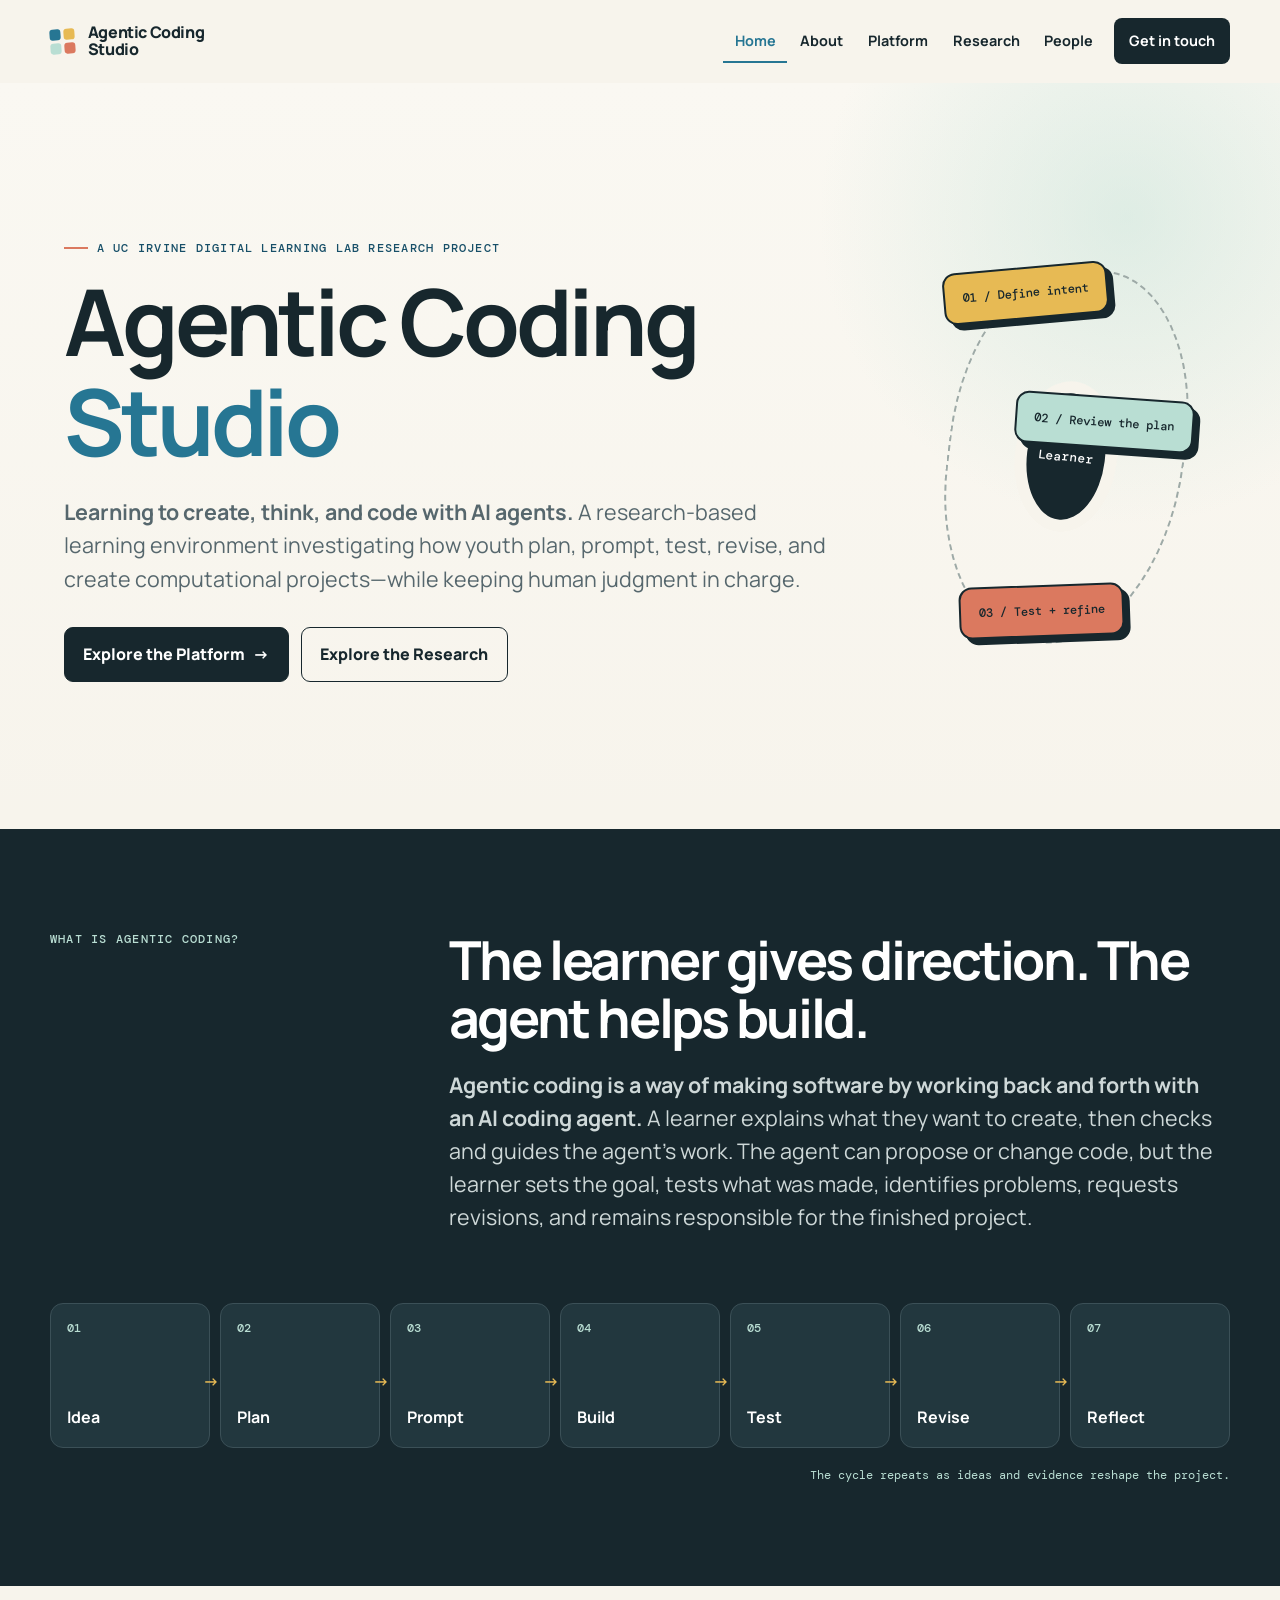
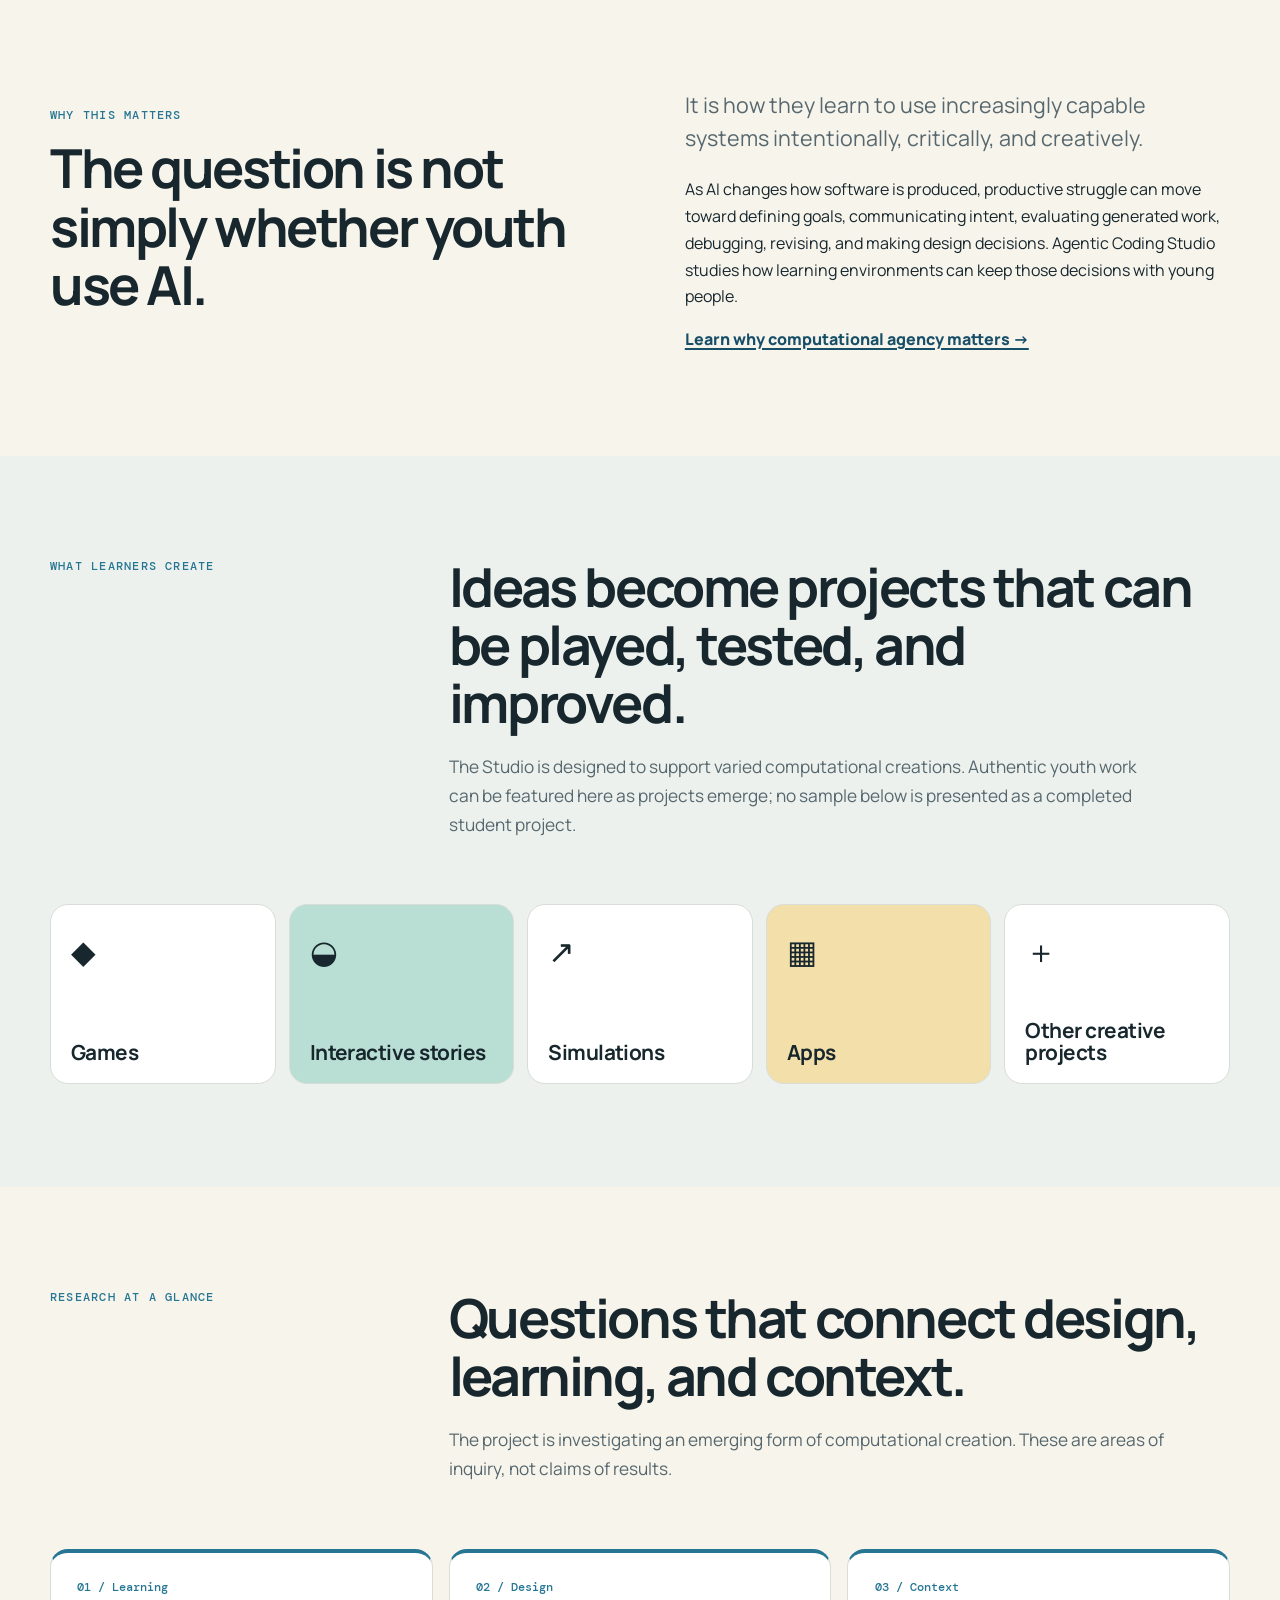
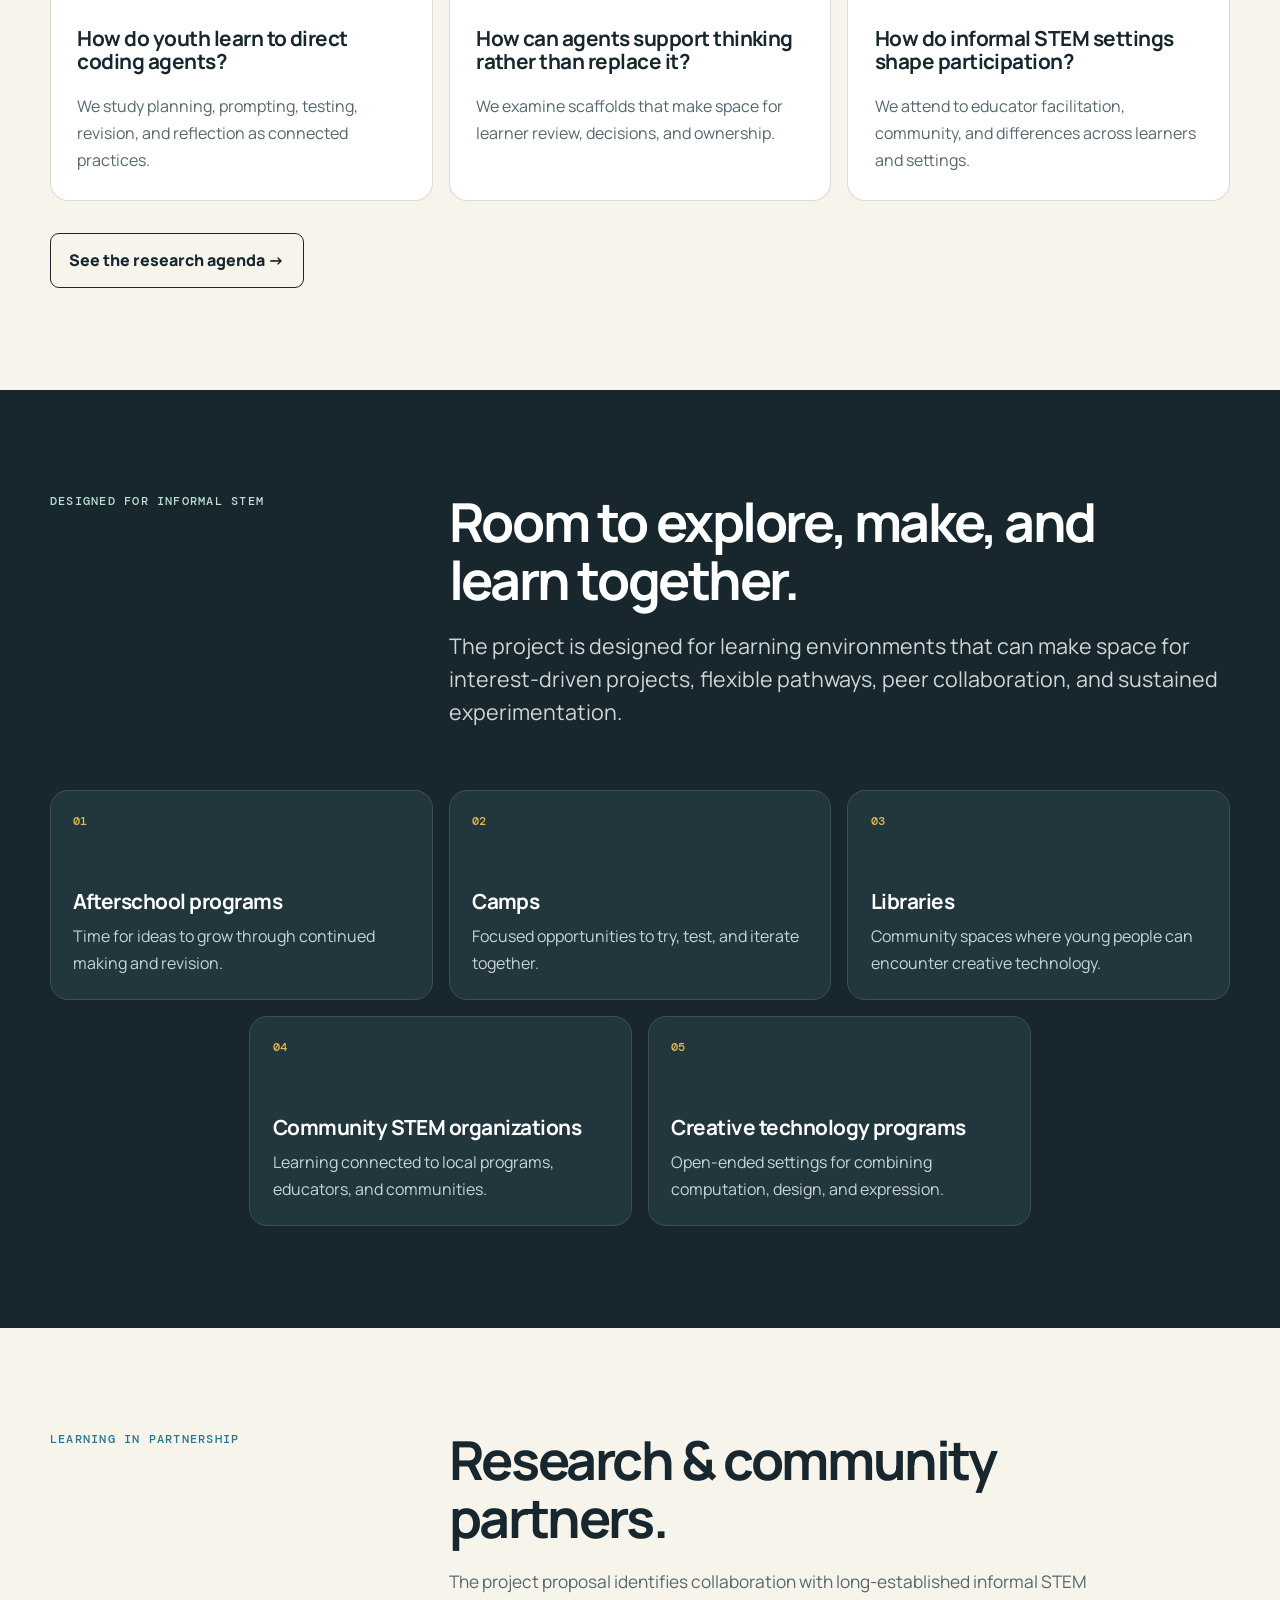
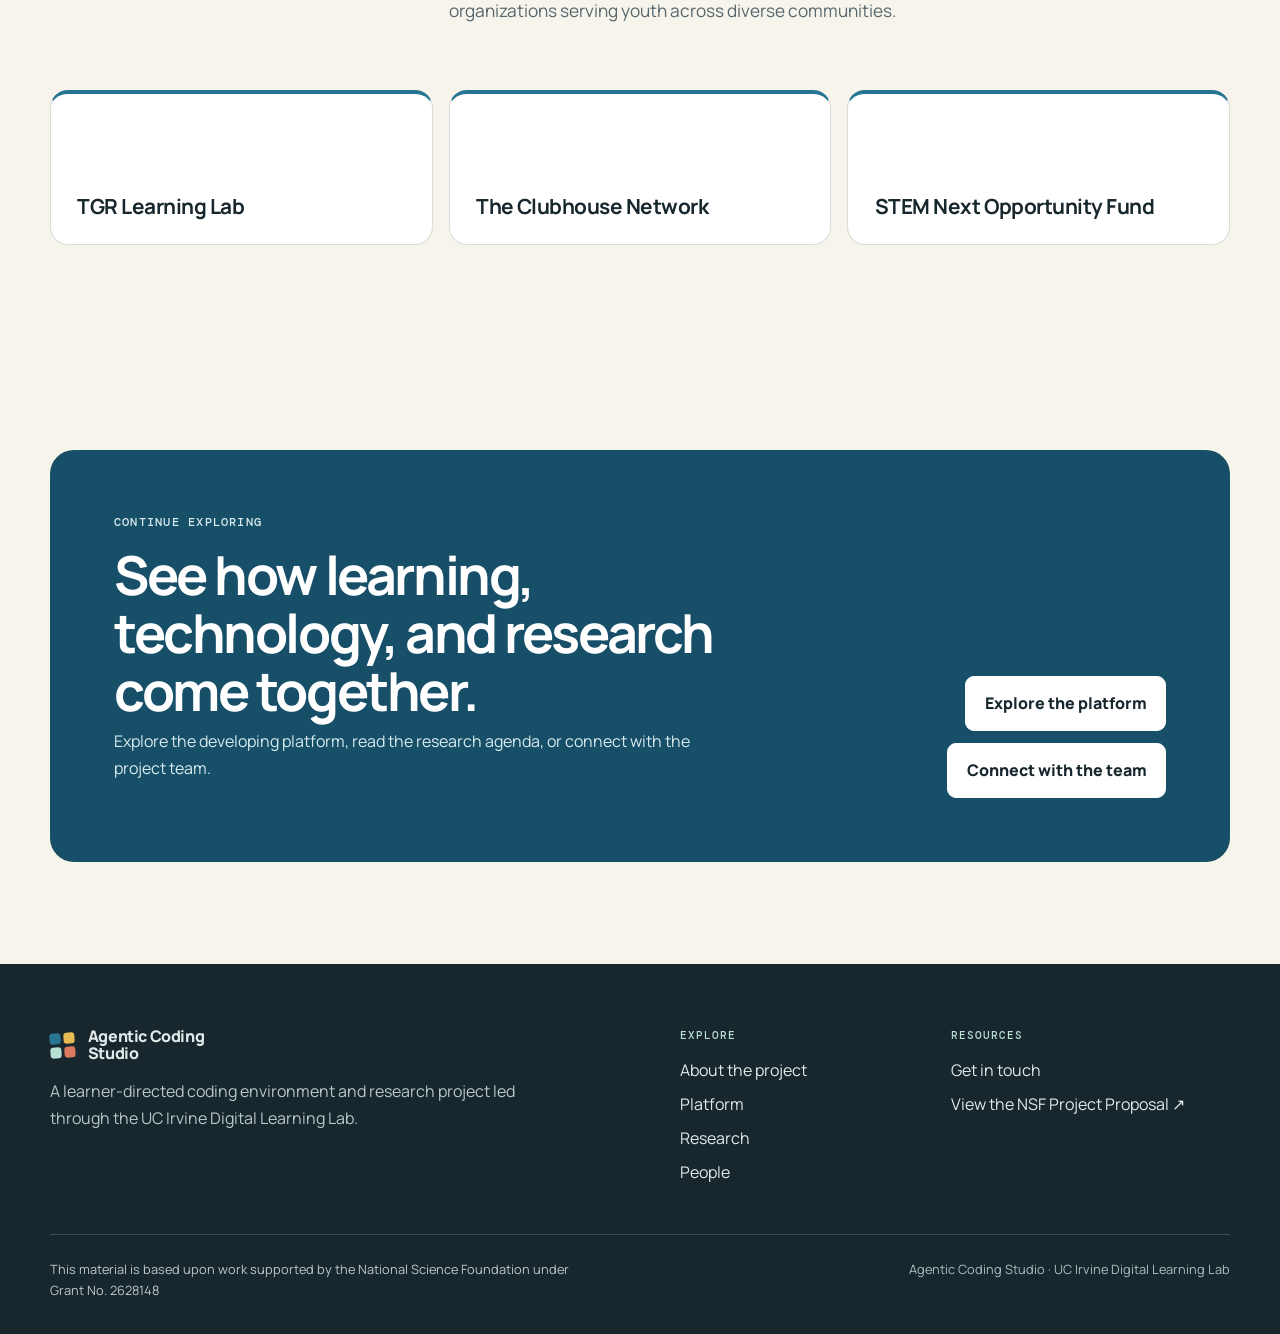
==== commit 67a61067: "Clarify platform and streamline project inquiries" ====
--- a/index.html
+++ b/index.html
@@ -8,10 +8,3 @@
 <section class="section-dark informal-section"><div class="container"><div class="section-head"><p class="eyebrow">Designed for informal STEM</p><div><h2>Room to explore, make, and learn together.</h2><p class="lede">The project is designed for learning environments that can make space for interest-driven projects, flexible pathways, peer collaboration, and sustained experimentation.</p></div></div><div class="setting-grid" aria-label="Informal STEM learning settings"><article class="setting-card"><span class="setting-num">01</span><div><h3>Afterschool programs</h3><p>Time for ideas to grow through continued making and revision.</p></div></article><article class="setting-card"><span class="setting-num">02</span><div><h3>Camps</h3><p>Focused opportunities to try, test, and iterate together.</p></div></article><article class="setting-card"><span class="setting-num">03</span><div><h3>Libraries</h3><p>Community spaces where young people can encounter creative technology.</p></div></article><article class="setting-card"><span class="setting-num">04</span><div><h3>Community STEM organizations</h3><p>Learning connected to local programs, educators, and communities.</p></div></article><article class="setting-card"><span class="setting-num">05</span><div><h3>Creative technology programs</h3><p>Open-ended settings for combining computation, design, and expression.</p></div></article></div></div></section>
 <section><div class="container"><div class="section-head"><p class="eyebrow">Learning in partnership</p><div><h2>Research &amp; community partners.</h2><p class="section-intro">The project proposal identifies collaboration with long-established informal STEM organizations serving youth across diverse communities.</p></div></div><div class="partner-grid"><article class="card partner"><h3>TGR Learning Lab</h3></article><article class="card partner"><h3>The Clubhouse Network</h3></article><article class="card partner"><h3>STEM Next Opportunity Fund</h3></article></div></div></section>
 <section><div class="container"><div class="cta-panel"><div><p class="eyebrow">Continue exploring</p><h2>See how learning, technology, and research come together.</h2><p>Explore the developing platform, read the research agenda, or connect with the project team.</p></div><div class="actions"><a class="button light" href="platform.html">Explore the platform</a><a class="button light" href="contact.html">Connect with the team</a></div></div></div></section></main><footer class="site-footer"><div class="container"><div class="footer-grid"><div><a class="brand" href="index.html"><span class="brand-mark" aria-hidden="true"><i></i><i></i><i></i><i></i></span><span>Agentic Coding<br>Studio</span></a><p>A learner-directed coding environment and research project led through the UC Irvine Digital Learning Lab.</p></div><div><div class="footer-label">Explore</div><ul><li><a href="about.html">About the project</a></li><li><a href="platform.html">Platform</a></li><li><a href="research.html">Research</a></li><li><a href="people.html">People</a></li></ul></div><div><div class="footer-label">Resources</div><ul><li><a href="contact.html">Get in touch</a></li><li><a href="https://drive.google.com/file/d/1i6zkVuX5a1_tt1JKTI5XqCLp001dNQ0z/view" target="_blank" rel="noopener">View the NSF Project Proposal <span aria-hidden="true">↗</span></a></li></ul></div></div><div class="footer-bottom"><p class="nsf">This material is based upon work supported by the National Science Foundation under Grant No. 2628148</p><span>Agentic Coding Studio · UC Irvine Digital Learning Lab</span></div></div></footer><script src="assets/site.js"></script></body></html>
-<section class="section-dark"><div class="container cycle-wrap"><div class="section-head"><p class="eyebrow">What is agentic coding?</p><div><h2>Working with an agent. Remaining the author.</h2><p class="lede">Learners communicate what they want to make, examine what the coding agent produces, test how it works, and guide the next revision. The agent can support the work; the learner remains responsible for its direction and quality.</p></div></div><ol class="cycle"><li>Idea</li><li>Plan</li><li>Prompt</li><li>Build</li><li>Test</li><li>Revise</li><li>Reflect</li></ol><p class="cycle-note">The cycle repeats as ideas and evidence reshape the project.</p></div></section>
-<section><div class="container split center"><div><p class="eyebrow">Why this matters</p><h2>The question is not simply whether youth use AI.</h2></div><div><p class="lede">It is how they learn to use increasingly capable systems intentionally, critically, and creatively.</p><p>As AI changes how software is produced, productive struggle can move toward defining goals, communicating intent, evaluating generated work, debugging, revising, and making design decisions. Agentic Coding Studio studies how learning environments can keep those decisions with young people.</p><a class="text-link" href="about.html">Learn why computational agency matters →</a></div></div></section>
-<section class="section-tint"><div class="container"><div class="section-head"><p class="eyebrow">What learners create</p><div><h2>Ideas become projects that can be played, tested, and improved.</h2><p class="section-intro">The Studio is designed to support varied computational creations. Authentic youth work can be featured here as projects emerge; no sample below is presented as a completed student project.</p></div></div><div class="project-grid"><article class="project-type"><span class="icon" aria-hidden="true">◆</span><h3>Games</h3></article><article class="project-type"><span class="icon" aria-hidden="true">◒</span><h3>Interactive stories</h3></article><article class="project-type"><span class="icon" aria-hidden="true">↗</span><h3>Simulations</h3></article><article class="project-type"><span class="icon" aria-hidden="true">▦</span><h3>Apps</h3></article><article class="project-type"><span class="icon" aria-hidden="true">＋</span><h3>Other creative projects</h3></article></div></div></section>
-<section><div class="container"><div class="section-head"><p class="eyebrow">Research at a glance</p><div><h2>Questions that connect design, learning, and context.</h2><p class="section-intro">The project is investigating an emerging form of computational creation. These are areas of inquiry, not claims of results.</p></div></div><div class="cards"><article class="card card-accent"><span class="number">01 / Learning</span><h3>How do youth learn to direct coding agents?</h3><p>We study planning, prompting, testing, revision, and reflection as connected practices.</p></article><article class="card card-accent"><span class="number">02 / Design</span><h3>How can agents support thinking rather than replace it?</h3><p>We examine scaffolds that make space for learner review, decisions, and ownership.</p></article><article class="card card-accent"><span class="number">03 / Context</span><h3>How do informal STEM settings shape participation?</h3><p>We attend to educator facilitation, community, and differences across learners and settings.</p></article></div><div class="actions"><a class="button secondary" href="research.html">See the research agenda →</a></div></div></section>
-<section class="section-dark"><div class="container split center"><div><p class="eyebrow">Designed for informal STEM</p><h2>Room to explore, make, and learn together.</h2><p>Informal settings can support interest-driven projects, flexible pathways, peer collaboration, and sustained experimentation beyond a conventional classroom curriculum.</p></div><div><ul class="setting-list"><li>Afterschool programs</li><li>Camps</li><li>Libraries</li><li>Community STEM organizations</li><li>Creative technology programs</li></ul></div></div></section>
-<section><div class="container"><div class="section-head"><p class="eyebrow">Learning in partnership</p><div><h2>Research &amp; community partners.</h2><p class="section-intro">The project proposal identifies collaboration with long-established informal STEM organizations serving youth across diverse communities.</p></div></div><div class="partner-grid"><article class="card partner"><h3>TGR Learning Lab</h3></article><article class="card partner"><h3>The Clubhouse Network</h3></article><article class="card partner"><h3>STEM Next Opportunity Fund</h3></article></div></div></section>
-<section><div class="container"><div class="cta-panel"><div><p class="eyebrow">Continue exploring</p><h2>See how learning, technology, and research come together.</h2><p>Explore the developing platform, read the research agenda, or connect with the project team.</p></div><div class="actions"><a class="button light" href="platform.html">Explore the platform</a><a class="button light" href="contact.html">Connect with the team</a></div></div></div></section></main><footer class="site-footer"><div class="container"><div class="footer-grid"><div><a class="brand" href="index.html"><span class="brand-mark" aria-hidden="true"><i></i><i></i><i></i><i></i></span><span>Agentic Coding<br>Studio</span></a><p>A learner-directed coding environment and research project led through the UC Irvine Digital Learning Lab.</p></div><div><div class="footer-label">Explore</div><ul><li><a href="about.html">About the project</a></li><li><a href="platform.html">Platform</a></li><li><a href="research.html">Research</a></li><li><a href="people.html">People</a></li></ul></div><div><div class="footer-label">Resources</div><ul><li><a href="contact.html">Get in touch</a></li><li><a href="https://drive.google.com/file/d/1i6zkVuX5a1_tt1JKTI5XqCLp001dNQ0z/view" target="_blank" rel="noopener">View the NSF Project Proposal <span aria-hidden="true">↗</span></a></li></ul></div></div><div class="footer-bottom"><p class="nsf">This material is based upon work supported by the National Science Foundation under Grant No. 2628148</p><span>Agentic Coding Studio · UC Irvine Digital Learning Lab</span></div></div></footer><script src="assets/site.js"></script></body></html>
--- a/assets/styles.css
+++ b/assets/styles.css
@@ -10,11 +10,7 @@
 .site-footer{background:var(--ink);color:white;padding:4rem 0 2rem}.footer-grid{display:grid;grid-template-columns:1.5fr .6fr .7fr;gap:2rem}.site-footer .brand{max-width:220px;margin-bottom:1rem}.site-footer p{color:#b9c7c9;max-width:520px}.site-footer ul{list-style:none;padding:0;margin:0}.site-footer li+li{margin-top:.45rem}.site-footer a{color:#e2e9e9;text-decoration:none}.site-footer a:hover{text-decoration:underline;color:var(--mint)}.footer-label{font:500 .7rem 'DM Mono';text-transform:uppercase;color:var(--mint);letter-spacing:.09em;margin-bottom:.9rem}.footer-bottom{border-top:1px solid #3b4c52;margin-top:3rem;padding-top:1.5rem;display:grid;grid-template-columns:1fr auto;gap:2rem;font-size:.8rem;color:#aebdc0}.nsf{max-width:720px;margin:0!important;color:#bcc8ca!important}
 @media(max-width:950px){.menu-button{display:block}.nav-list{display:none;position:absolute;top:72px;left:1.5rem;right:1.5rem;flex-direction:column;align-items:stretch;background:white;border:1px solid var(--line);padding:.75rem;border-radius:12px;box-shadow:var(--shadow)}.nav-list.open{display:flex}.nav-list .contact-link{margin-left:0}.nav-list a[aria-current=page]{box-shadow:none;background:var(--soft);border-radius:8px}.hero-grid,.split,.section-head,.cta-panel{grid-template-columns:1fr}.hero-art{min-height:340px;max-width:510px;width:calc(100% - 2rem);margin:auto}.cycle{grid-template-columns:repeat(4,1fr)}.cycle li:not(:last-child):after{display:none}.cards,.evidence-grid{grid-template-columns:repeat(2,1fr)}.project-grid{grid-template-columns:repeat(3,1fr)}.setting-grid{grid-template-columns:repeat(2,1fr)}.setting-card,.setting-card:nth-child(4){grid-column:auto}.foundation-grid{grid-template-columns:repeat(2,1fr)}.cta-panel .actions{justify-content:flex-start}.footer-grid{grid-template-columns:1fr 1fr}.footer-grid>div:first-child{grid-column:1/-1}}
 @media(max-width:620px){.container{width:min(calc(100% - 2rem),var(--max))}.hero-home .container{width:calc(100% - 2rem)}.nav-wrap{min-height:72px}.brand{font-size:.9rem}h1,.hero-home h1{font-size:clamp(2.8rem,14vw,4rem)}.hero{padding:3.7rem 0}.hero-home{min-height:auto}.hero-grid{gap:1rem}.hero-art{min-height:290px}.block{padding:.75rem;font-size:.66rem}.cycle,.cards,.project-grid,.partner-grid,.setting-grid,.principles,.foundation-grid,.evidence-grid,.timeline,.people-grid,.advisors,.contact-paths,.footer-grid{grid-template-columns:1fr}.cycle li{min-height:95px}.project-type{min-height:125px}.setting-card{min-height:165px}.feature{grid-template-columns:1fr;gap:.5rem}.section-head{gap:.4rem}.card{padding:1.35rem}.footer-grid>div:first-child{grid-column:auto}.footer-bottom{grid-template-columns:1fr}.diagram-row{grid-template-columns:1fr}.diagram-center{text-align:center;transform:rotate(90deg)}}
-.hero{padding:clamp(4.5rem,9vw,8rem) 0;overflow:hidden}.hero-home{min-height:calc(92vh - 82px);display:flex;align-items:center;position:relative;background:radial-gradient(circle at 88% 18%,rgba(185,222,211,.42),transparent 24%),linear-gradient(180deg,#faf8f2,transparent)}.hero-grid{display:grid;grid-template-columns:minmax(0,1.45fr) minmax(300px,.55fr);gap:4rem;align-items:center;width:100%}.kicker,.eyebrow{margin:0 0 1rem;color:var(--blue-2);font:500 .77rem/1.3 'DM Mono',monospace;text-transform:uppercase;letter-spacing:.1em}.kicker{display:inline-flex;gap:.55rem;align-items:center;color:var(--blue)}.kicker:before{content:'';width:24px;height:2px;background:var(--coral)}h1,h2,h3{margin-top:0;line-height:1.08;letter-spacing:-.045em}h1{font-size:clamp(3.4rem,7vw,6.8rem);max-width:980px;margin-bottom:1.5rem}h2{font-size:clamp(2.15rem,4.2vw,3.7rem);margin-bottom:1.25rem}h3{font-size:1.3rem;letter-spacing:-.025em}.hero-home h1{font-size:clamp(3.4rem,7.2vw,6.7rem)}.hero-home h1 span{color:var(--blue-2)}.lede{max-width:770px;color:var(--muted);font-size:clamp(1.08rem,2vw,1.34rem);line-height:1.55}.actions{display:flex;flex-wrap:wrap;gap:.75rem;margin-top:2rem}.button{display:inline-flex;align-items:center;justify-content:center;gap:.5rem;min-height:48px;padding:.82rem 1.15rem;border:1px solid var(--ink);border-radius:9px;background:var(--ink);color:white;text-decoration:none;font-weight:800}.button:hover{background:var(--blue);border-color:var(--blue)}.button.secondary{background:transparent;color:var(--ink)}.button.secondary:hover{background:white;border-color:var(--ink)}.button.light{background:white;color:var(--ink);border-color:white}.text-link{font-weight:800;color:var(--blue);text-decoration-thickness:2px}.hero-art{min-height:430px;position:relative}.orbit{position:absolute;inset:6%;border:2px dashed #9eaaa7;border-radius:48% 42% 52% 44%;transform:rotate(7deg)}.orbit:after{content:'Learner';position:absolute;inset:33%;display:grid;place-items:center;border-radius:50%;background:var(--ink);color:white;font:500 .8rem 'DM Mono';box-shadow:0 0 0 12px var(--paper)}.block{position:absolute;z-index:2;padding:1rem 1.1rem;border:2px solid var(--ink);border-radius:13px;background:white;box-shadow:6px 6px 0 var(--ink);font:500 .76rem 'DM Mono'}.block.one{top:6%;left:4%;background:var(--gold);transform:rotate(-5deg)}.block.two{top:36%;right:-2%;background:var(--mint);transform:rotate(4deg)}.block.three{bottom:8%;left:10%;background:var(--coral);transform:rotate(-2deg)}
-section{padding:clamp(4.5rem,8vw,7rem) 0}.section-tint{background:#edf1ed}.section-dark{background:var(--ink);color:white}.section-dark .eyebrow{color:var(--mint)}.section-dark .lede,.section-dark p{color:#ced8d8}.section-head{display:grid;grid-template-columns:.62fr 1.38fr;gap:3rem;margin-bottom:3rem}.section-head h2{max-width:760px}.section-intro{max-width:720px;color:var(--muted);font-size:1.08rem}.split{display:grid;grid-template-columns:1fr 1fr;gap:clamp(2.5rem,7vw,7rem);align-items:start}.split.center{align-items:center}.cards{display:grid;grid-template-columns:repeat(3,1fr);gap:1rem}.card{background:white;border:1px solid var(--line);border-radius:var(--radius);padding:1.65rem}.card p{color:var(--muted);margin-bottom:0}.card .number{display:block;margin-bottom:2rem;font:500 .76rem 'DM Mono';color:var(--blue-2)}.card-accent{border-top:4px solid var(--blue-2)}.card.dark{background:#21363d;border-color:#385058;color:white}.card.dark p{color:#c9d4d5}.quote-panel{padding:2rem;background:var(--gold);border-radius:var(--radius);font-size:1.3rem;font-weight:700;line-height:1.45;box-shadow:var(--shadow)}
-.cycle-wrap{position:relative}.cycle{list-style:none;padding:0;margin:2.5rem 0 0;display:grid;grid-template-columns:repeat(7,1fr);gap:.65rem;counter-reset:cycle}.cycle li{counter-increment:cycle;position:relative;min-height:145px;background:#22373e;border:1px solid #3b5057;border-radius:13px;padding:1rem;font-weight:700;display:flex;flex-direction:column;justify-content:space-between}.cycle li:before{content:'0' counter(cycle);color:var(--mint);font:500 .74rem 'DM Mono'}.cycle li:not(:last-child):after{content:'→';position:absolute;right:-.65rem;top:45%;z-index:2;color:var(--gold)}.cycle-note{margin:1.2rem 0 0;text-align:right;font:400 .78rem 'DM Mono';color:var(--mint)!important}.project-grid{display:grid;grid-template-columns:repeat(5,1fr);gap:.8rem}.project-type{min-height:180px;padding:1.25rem;border-radius:var(--radius);display:flex;flex-direction:column;justify-content:space-between;border:1px solid var(--line);background:white}.project-type:nth-child(2){background:var(--mint)}.project-type:nth-child(4){background:#f2dfa9}.project-type .icon{font-size:2rem}.project-type h3{margin-bottom:0}.setting-list,.pill-list{display:flex;flex-wrap:wrap;gap:.65rem;padding:0;list-style:none}.setting-list li,.pill-list li{border:1px solid var(--line);background:white;border-radius:99px;padding:.58rem .95rem;font-weight:700}.partner-grid{display:grid;grid-template-columns:repeat(3,1fr);gap:1rem}.partner{min-height:155px;display:flex;align-items:flex-end;border-top:4px solid var(--blue-2)}.partner h3{margin:0}.cta-panel{padding:clamp(2rem,5vw,4rem);border-radius:24px;background:var(--blue);color:white;display:grid;grid-template-columns:1.2fr .8fr;gap:2rem;align-items:end}.cta-panel h2{margin-bottom:.5rem}.cta-panel p{color:#d8ebef}.cta-panel .actions{justify-content:flex-end}
-.page-hero{padding-bottom:clamp(3.5rem,7vw,6rem);border-bottom:1px solid var(--line);background:linear-gradient(135deg,rgba(185,222,211,.18),transparent 50%)}.page-hero h1{font-size:clamp(3rem,6vw,5.5rem)}.page-meta{margin-top:2rem;display:flex;gap:1rem;flex-wrap:wrap;color:var(--muted);font:500 .76rem 'DM Mono';text-transform:uppercase}.principles{display:grid;grid-template-columns:repeat(2,1fr);gap:1rem}.principle{padding:1.6rem;border-left:4px solid var(--coral);background:white}.principle:nth-child(2n){border-color:var(--mint)}.principle h3{margin-bottom:.5rem}.question-list{list-style:none;padding:0;margin:0}.question-list li{display:grid;grid-template-columns:42px 1fr;gap:1rem;padding:1.15rem 0;border-bottom:1px solid var(--line);font-weight:700}.question-list li:before{content:'?';width:32px;height:32px;display:grid;place-items:center;border-radius:50%;background:var(--mint);font:500 1rem 'DM Mono'}.feature{display:grid;grid-template-columns:70px 1fr;gap:1.5rem;padding:2.5rem 0;border-top:1px solid var(--line)}.feature:last-child{border-bottom:1px solid var(--line)}.feature-num{width:52px;height:52px;display:grid;place-items:center;background:var(--mint);border-radius:12px;font:500 .78rem 'DM Mono'}.status{display:inline-block;margin-bottom:.8rem;color:var(--blue);background:#dcebea;border-radius:99px;padding:.32rem .68rem;font:500 .68rem 'DM Mono';text-transform:uppercase;letter-spacing:.06em}.status.gold{background:#f2e4bd}.platform-diagram{background:white;border:1px solid var(--line);border-radius:22px;padding:2rem;box-shadow:var(--shadow)}.diagram-row{display:grid;grid-template-columns:1fr auto 1fr;align-items:center;gap:.8rem}.diagram-box{min-height:135px;padding:1.2rem;border-radius:14px;background:var(--soft)}.diagram-box:last-child{background:var(--mint)}.diagram-center{font-size:1.5rem;color:var(--blue)}.foundation-grid{display:grid;grid-template-columns:repeat(4,1fr);gap:1rem}.evidence-grid{display:grid;grid-template-columns:repeat(3,1fr);gap:1rem}.evidence{border-top:3px solid var(--gold);padding-top:1rem}.timeline{display:grid;grid-template-columns:repeat(2,1fr);gap:1rem}.phase{border-left:4px solid var(--gold);padding:1.6rem;background:white;border-radius:0 14px 14px 0}.phase.future{border-color:var(--mint)}.people-grid{display:grid;grid-template-columns:repeat(2,1fr);gap:1rem}.person{min-height:245px;display:flex;flex-direction:column;justify-content:space-between}.person .role{color:var(--blue-2);font:500 .73rem 'DM Mono';text-transform:uppercase;letter-spacing:.05em}.person h3{font-size:1.55rem}.advisors{display:grid;grid-template-columns:repeat(4,1fr);gap:1rem}.advisor{border-top:3px solid var(--ink);padding:1.2rem 0}.placeholder{border:2px dashed #a7b0ad;border-radius:var(--radius);padding:2rem;background:rgba(255,255,255,.55)}.todo{font:500 .72rem 'DM Mono';color:var(--blue-2);text-transform:uppercase}.contact-paths{display:grid;grid-template-columns:repeat(2,1fr);gap:1rem}.contact-path{padding:1.5rem;background:white;border-radius:var(--radius);border:1px solid var(--line)}
-.site-footer{background:var(--ink);color:white;padding:4rem 0 2rem}.footer-grid{display:grid;grid-template-columns:1.5fr .6fr .7fr;gap:2rem}.site-footer .brand{max-width:220px;margin-bottom:1rem}.site-footer p{color:#b9c7c9;max-width:520px}.site-footer ul{list-style:none;padding:0;margin:0}.site-footer li+li{margin-top:.45rem}.site-footer a{color:#e2e9e9;text-decoration:none}.site-footer a:hover{text-decoration:underline;color:var(--mint)}.footer-label{font:500 .7rem 'DM Mono';text-transform:uppercase;color:var(--mint);letter-spacing:.09em;margin-bottom:.9rem}.footer-bottom{border-top:1px solid #3b4c52;margin-top:3rem;padding-top:1.5rem;display:grid;grid-template-columns:1fr auto;gap:2rem;font-size:.8rem;color:#aebdc0}.nsf{max-width:720px;margin:0!important;color:#bcc8ca!important}
-@media(max-width:950px){.menu-button{display:block}.nav-list{display:none;position:absolute;top:72px;left:1.5rem;right:1.5rem;flex-direction:column;align-items:stretch;background:white;border:1px solid var(--line);padding:.75rem;border-radius:12px;box-shadow:var(--shadow)}.nav-list.open{display:flex}.nav-list .contact-link{margin-left:0}.nav-list a[aria-current=page]{box-shadow:none;background:var(--soft);border-radius:8px}.hero-grid,.split,.section-head,.cta-panel{grid-template-columns:1fr}.hero-art{min-height:340px;max-width:510px;width:100%;margin:auto}.cycle{grid-template-columns:repeat(4,1fr)}.cycle li:not(:last-child):after{display:none}.cards,.evidence-grid{grid-template-columns:repeat(2,1fr)}.project-grid{grid-template-columns:repeat(3,1fr)}.foundation-grid{grid-template-columns:repeat(2,1fr)}.cta-panel .actions{justify-content:flex-start}.footer-grid{grid-template-columns:1fr 1fr}.footer-grid>div:first-child{grid-column:1/-1}}
-@media(max-width:620px){.container{width:min(calc(100% - 1.5rem),var(--max))}.nav-wrap{min-height:72px}.brand{font-size:.9rem}h1,.hero-home h1{font-size:clamp(2.8rem,14vw,4rem)}.hero{padding:3.7rem 0}.hero-home{min-height:auto}.hero-grid{gap:1rem}.hero-art{min-height:290px}.block{padding:.75rem;font-size:.66rem}.cycle,.cards,.project-grid,.partner-grid,.principles,.foundation-grid,.evidence-grid,.timeline,.people-grid,.advisors,.contact-paths,.footer-grid{grid-template-columns:1fr}.cycle li{min-height:95px}.project-type{min-height:125px}.feature{grid-template-columns:1fr;gap:.5rem}.section-head{gap:.4rem}.card{padding:1.35rem}.footer-grid>div:first-child{grid-column:auto}.footer-bottom{grid-template-columns:1fr}.diagram-row{grid-template-columns:1fr}.diagram-center{text-align:center;transform:rotate(90deg)}}
 @media(prefers-reduced-motion:reduce){html{scroll-behavior:auto}}
+
+/* Contact inquiry */
+.contact-layout{display:grid;grid-template-columns:minmax(0,.85fr) minmax(320px,1.15fr);gap:clamp(2.5rem,7vw,7rem);align-items:start}.contact-notice{margin-top:2rem;padding:1.25rem;border-left:4px solid var(--gold);background:#efe7d2}.contact-notice p{margin:.4rem 0 0;color:var(--muted)}.inquiry-form{padding:clamp(1.4rem,4vw,2.4rem);background:white;border:1px solid var(--line);border-radius:var(--radius);box-shadow:var(--shadow)}.inquiry-form fieldset{display:grid;gap:.65rem;margin:0;padding:0;border:0}.inquiry-form legend{margin-bottom:1.25rem;font-size:1.45rem;font-weight:800;letter-spacing:-.03em}.inquiry-form label{margin-top:.45rem;font-weight:700}.inquiry-form input,.inquiry-form select,.inquiry-form textarea{width:100%;min-height:48px;padding:.75rem;border:1px solid #aeb9b7;border-radius:8px;background:var(--paper);color:var(--ink);font:inherit}.inquiry-form textarea{resize:vertical}.inquiry-form fieldset:disabled{opacity:.68}.inquiry-form button{justify-self:start;margin-top:1rem}.resource-strip{display:grid;grid-template-columns:1fr auto;gap:2rem;align-items:end}.resource-strip h2{margin-bottom:0}.resource-strip .actions{margin:0}@media(max-width:800px){.contact-layout,.resource-strip{grid-template-columns:1fr}.resource-strip .actions{margin-top:.5rem}}
